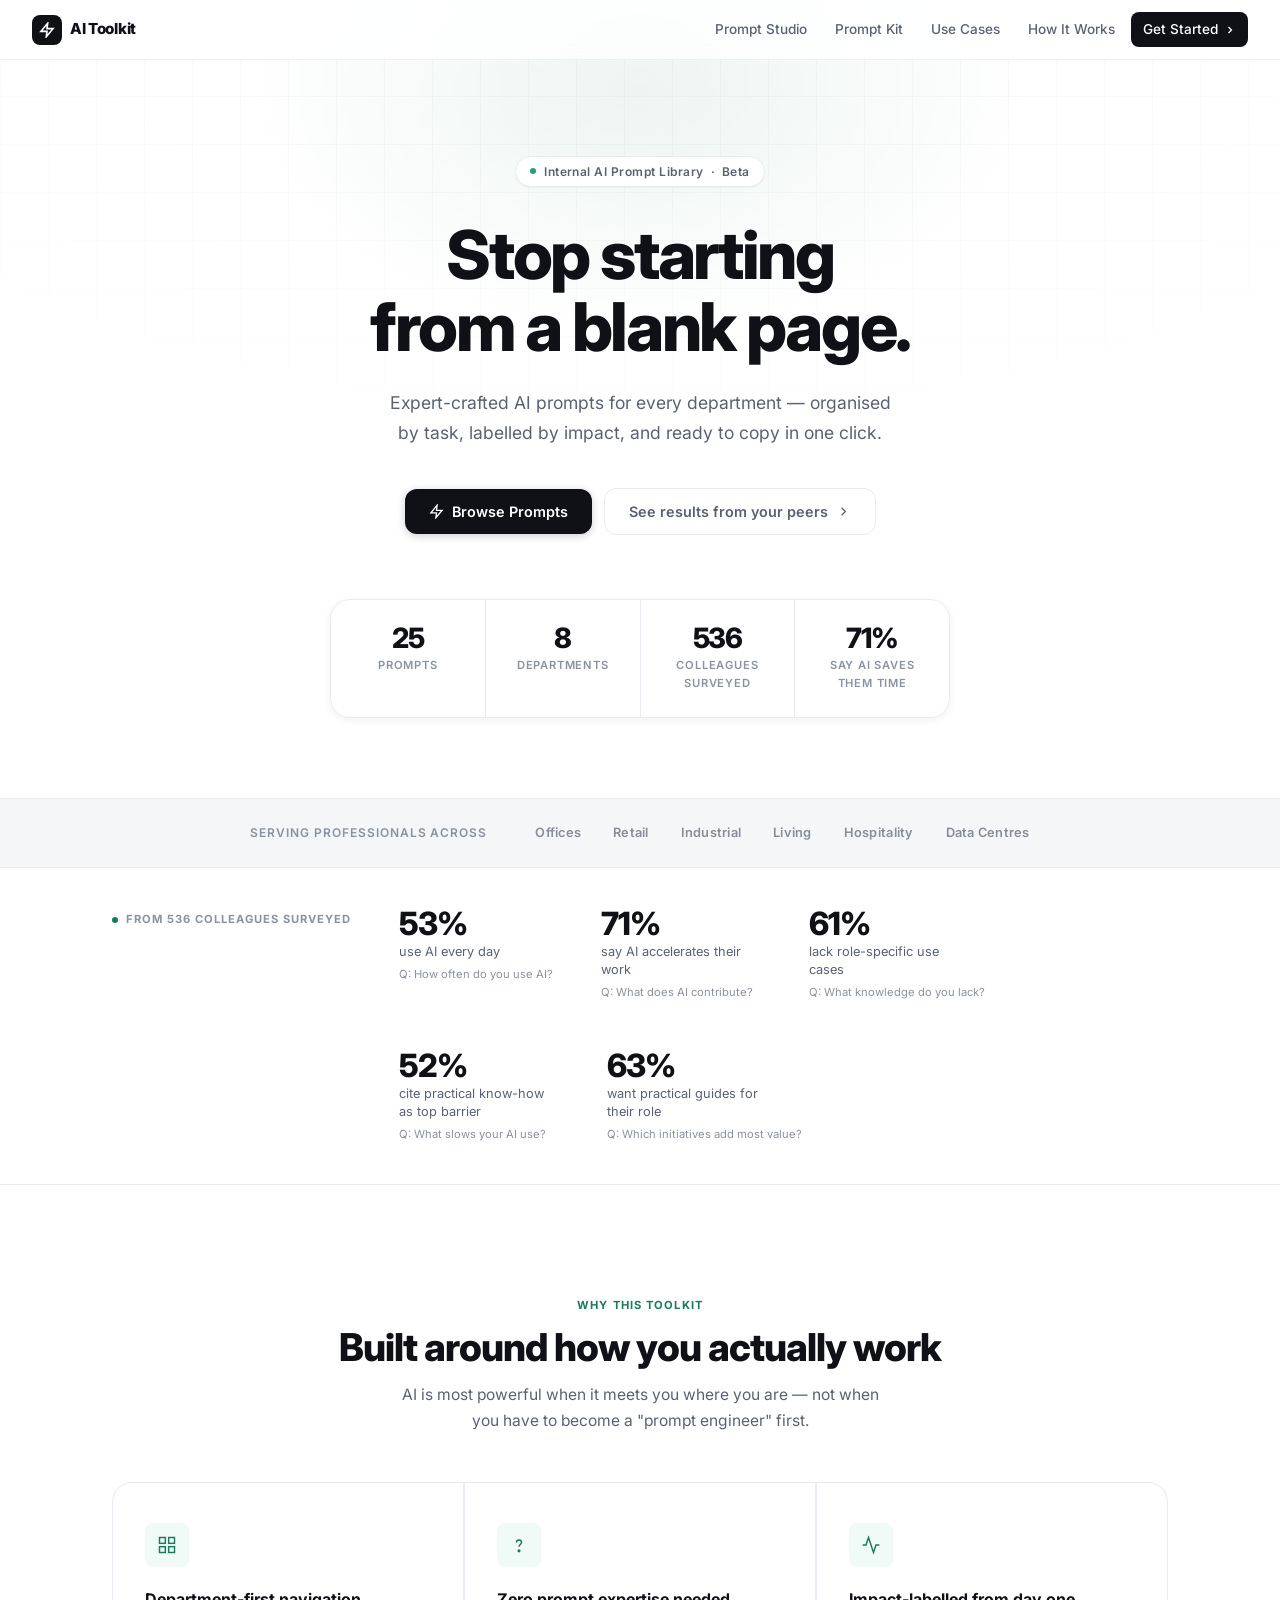
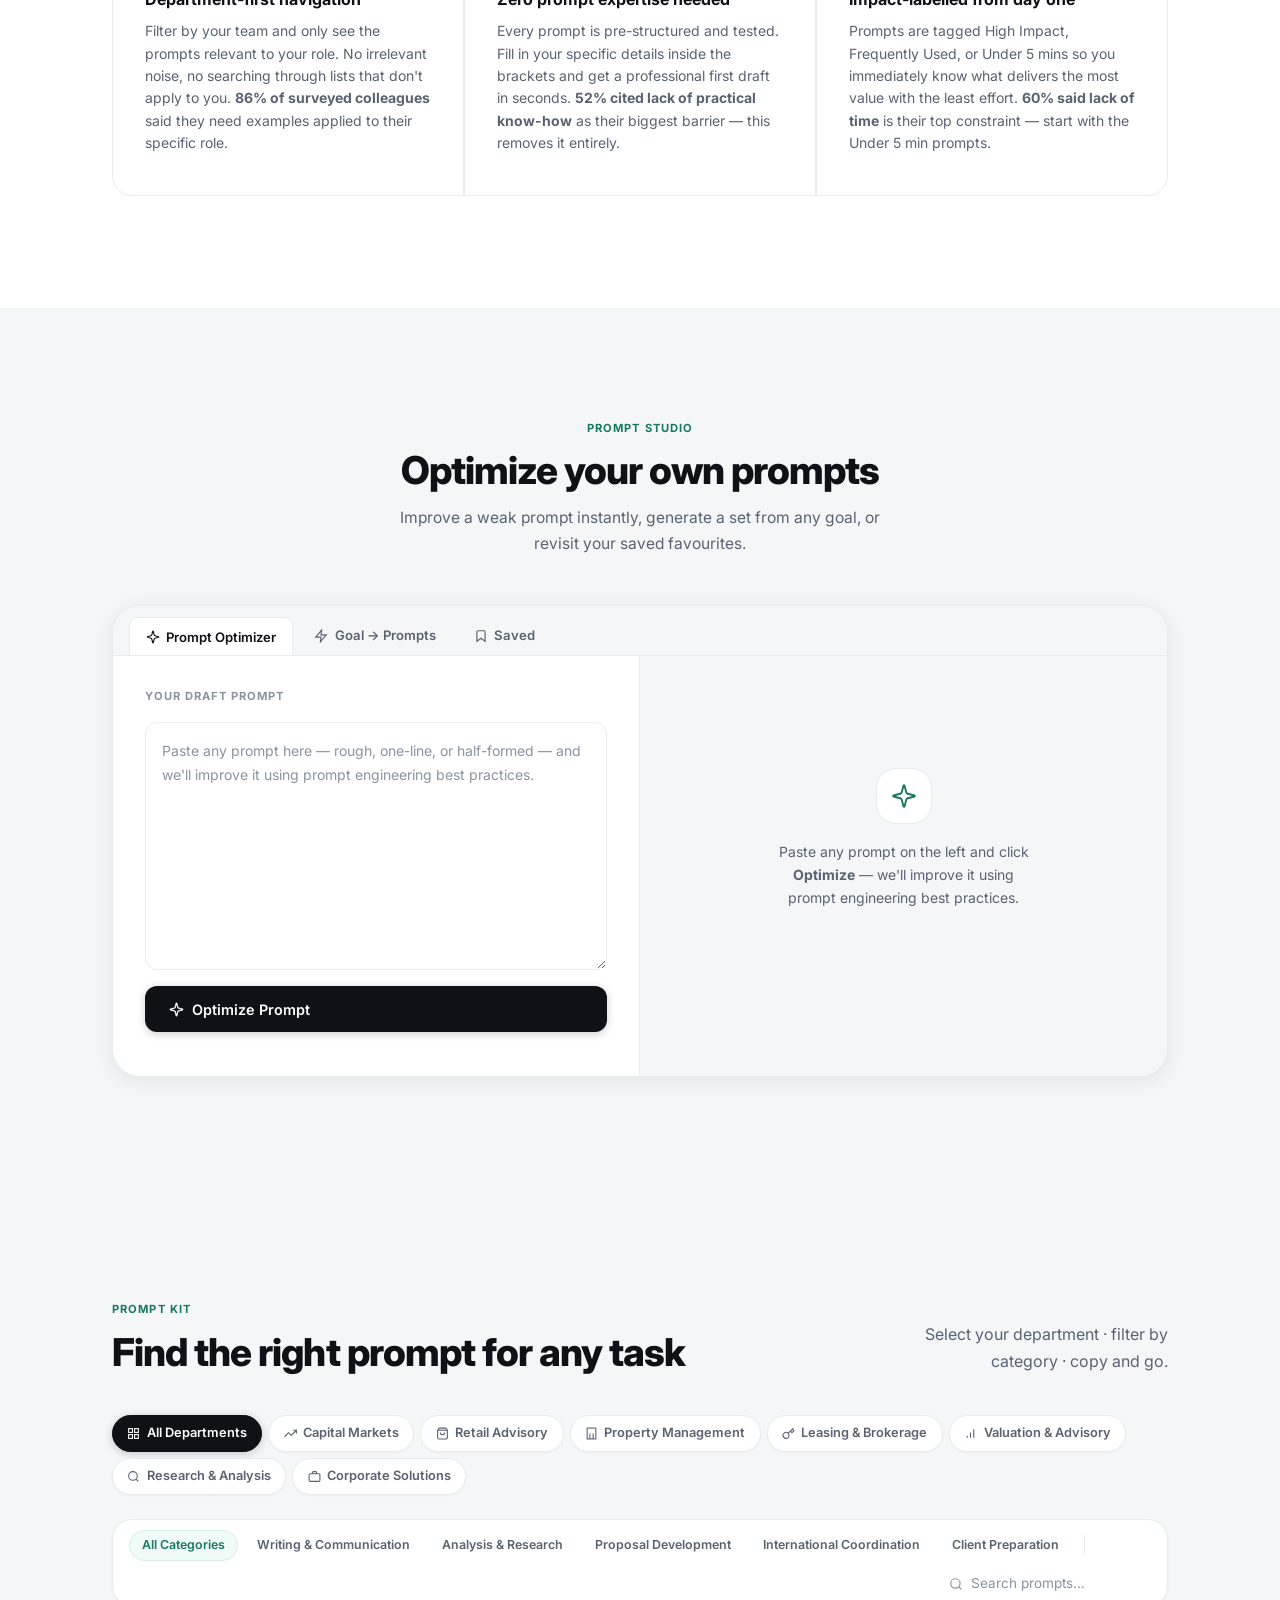
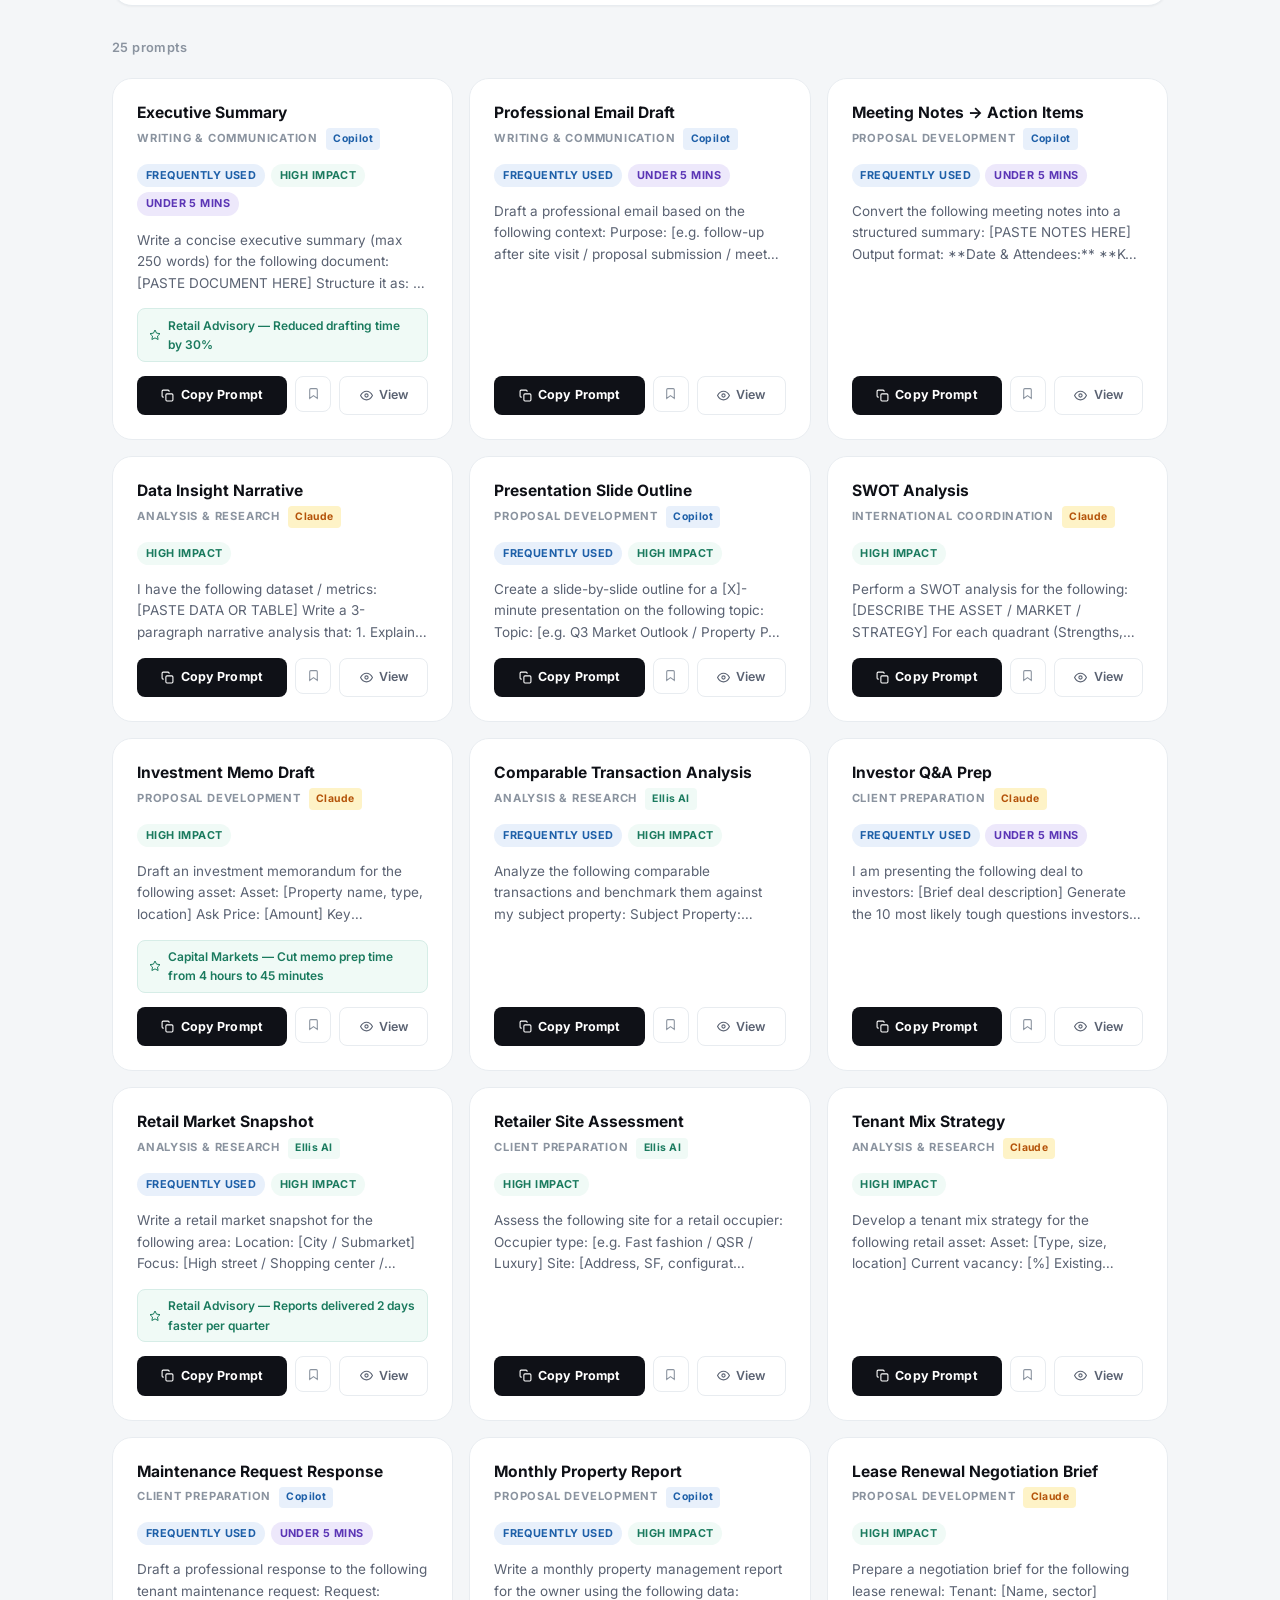
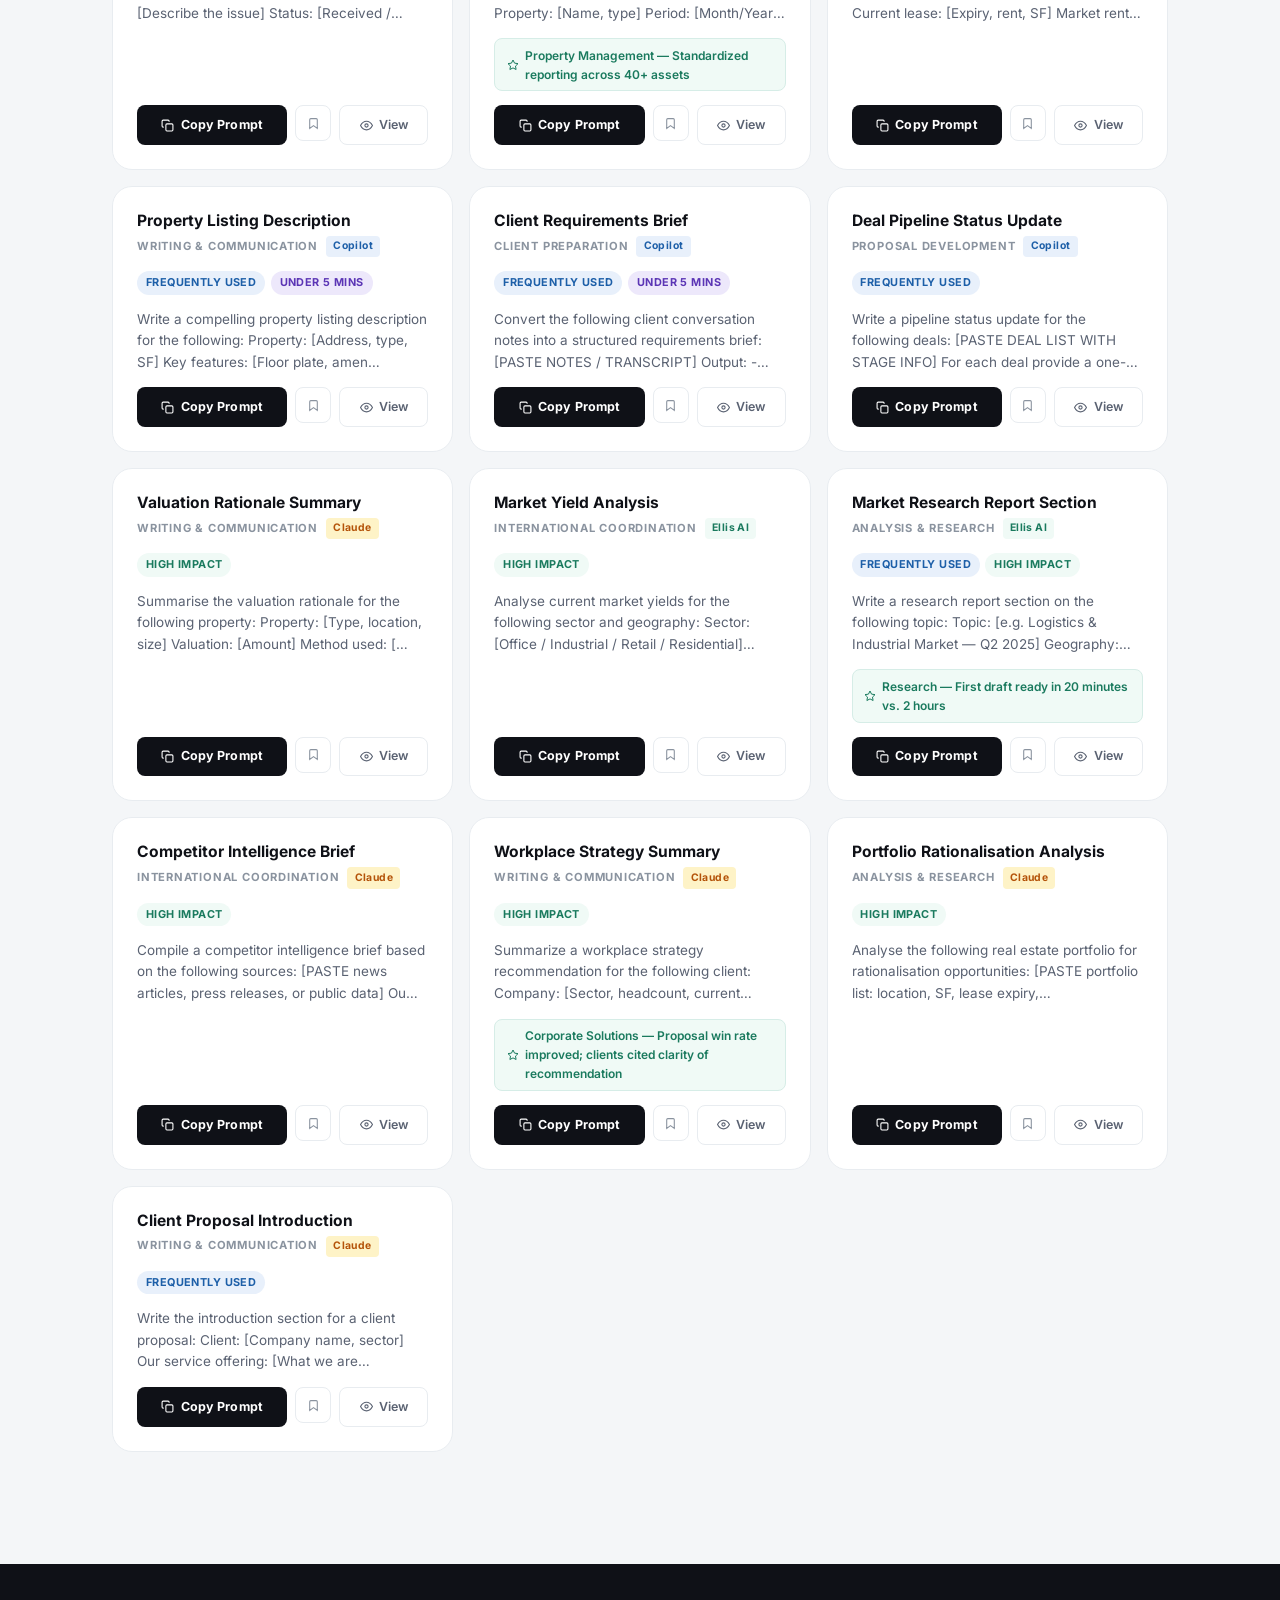
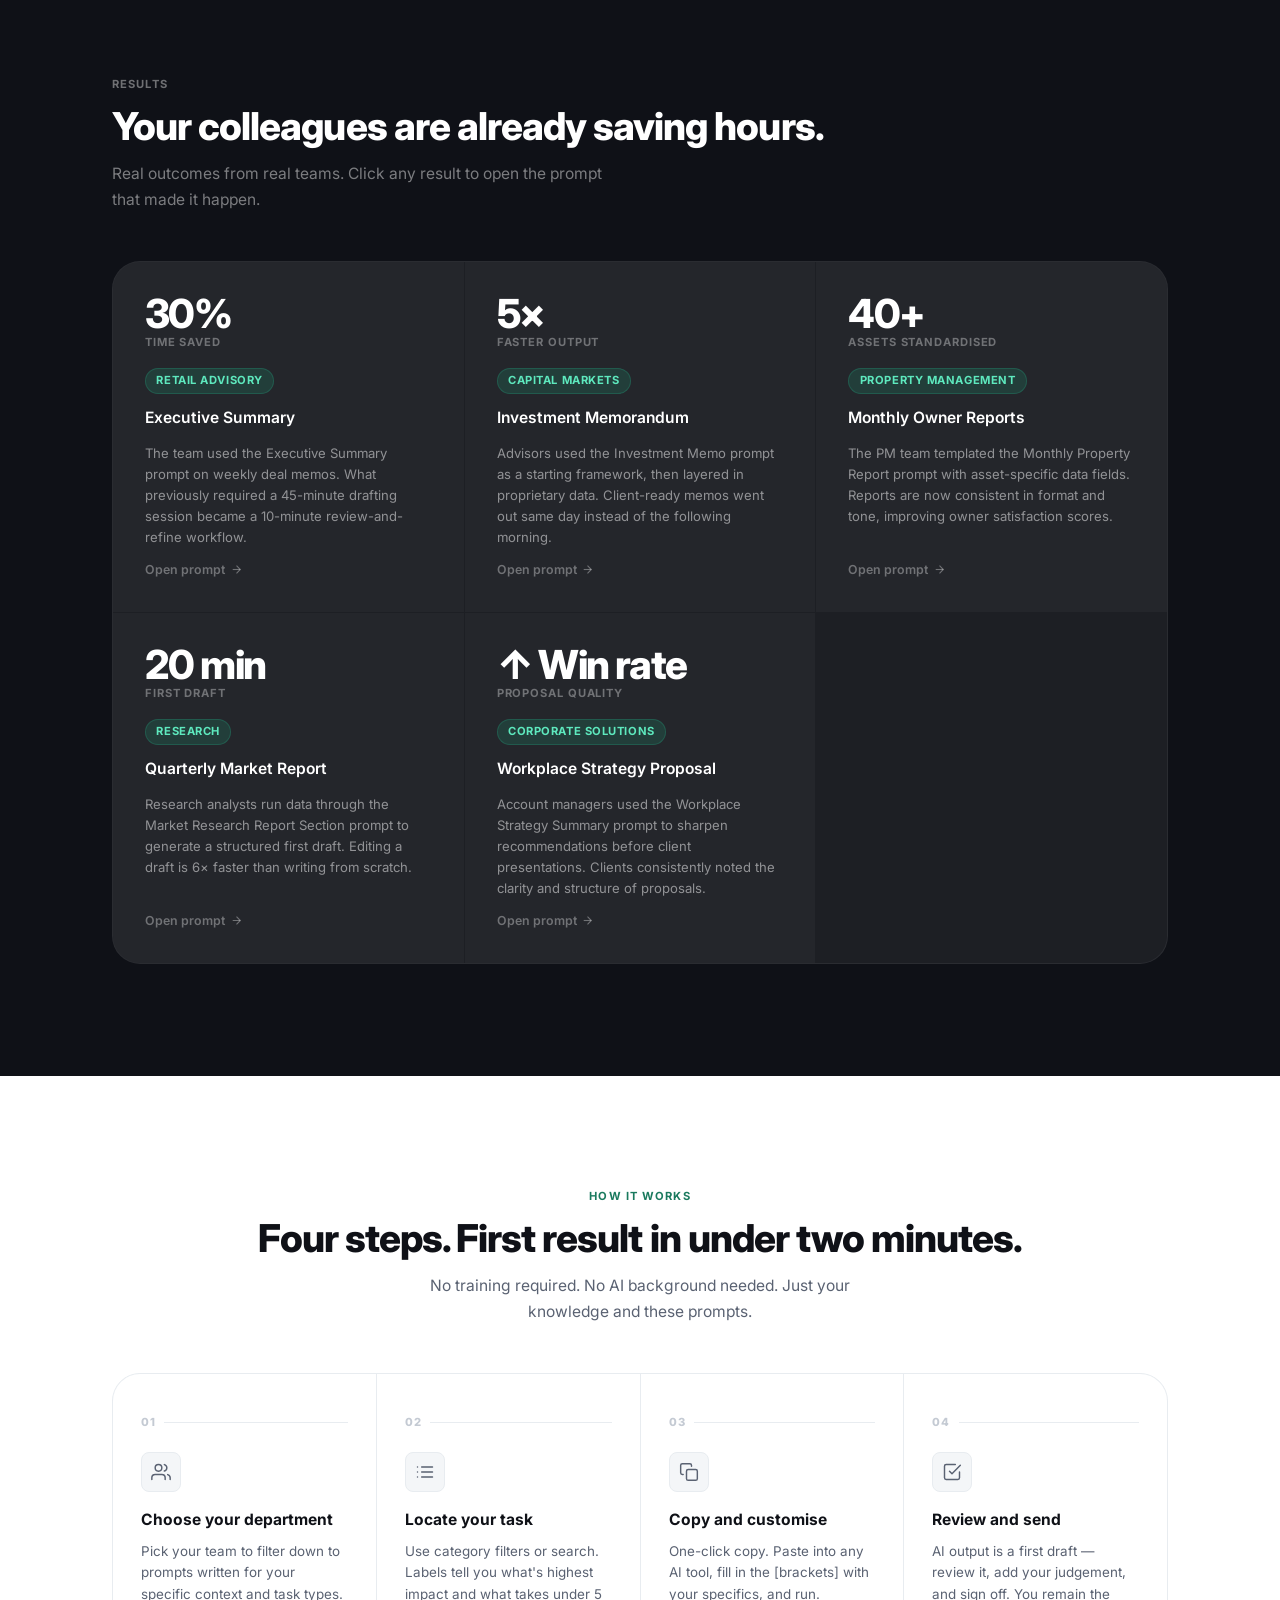
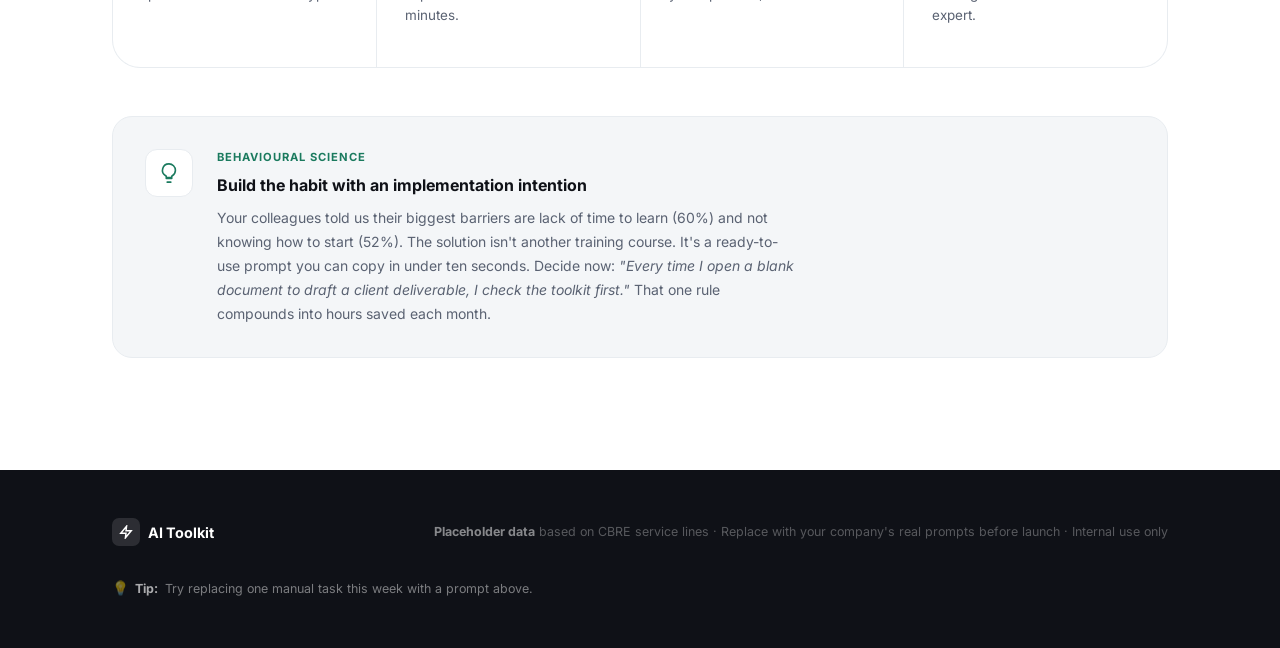
==== index.html @ fbaeabf2 "reorder nav to match page, rename AI Tools to Prompt Studio" ====
<!DOCTYPE html>
<html lang="en">
<head>
  <meta charset="UTF-8" />
  <meta name="viewport" content="width=device-width, initial-scale=1.0" />
  <meta name="description" content="A curated AI prompt library built for real estate professionals. Select your department, find your task, copy and go." />
  <title>AI Toolkit — Prompt Catalogue</title>
  <link rel="preconnect" href="https://fonts.googleapis.com" />
  <link rel="preconnect" href="https://fonts.gstatic.com" crossorigin />
  <link href="https://fonts.googleapis.com/css2?family=Inter:wght@400;500;600;700;800&display=swap" rel="stylesheet" />
  <link rel="stylesheet" href="styles.css" />
</head>
<body>

<!-- ═══════════════════════════════════════════════════
     NAV
════════════════════════════════════════════════════ -->
<nav class="nav" id="nav">
  <a href="#" class="nav-logo">
    <div class="nav-logo-mark">
      <svg viewBox="0 0 24 24" fill="none" stroke="white" stroke-width="2.5">
        <path d="M13 2L3 14h9l-1 8 10-12h-9l1-8z"/>
      </svg>
    </div>
    AI Toolkit
  </a>
  <ul class="nav-links">
    <li><a href="#ai-tools">Prompt Studio</a></li>
    <li><a href="#catalogue">Prompt Kit</a></li>
    <li><a href="#use-cases">Use Cases</a></li>
    <li><a href="#how-it-works">How It Works</a></li>
    <li><a href="#catalogue" class="nav-cta-btn">
      Get Started
      <svg width="12" height="12" viewBox="0 0 24 24" fill="none" stroke="currentColor" stroke-width="2.5"><polyline points="9 18 15 12 9 6"/></svg>
    </a></li>
  </ul>
  <button class="nav-mobile-toggle" aria-label="Menu">
    <svg width="20" height="20" viewBox="0 0 24 24" fill="none" stroke="currentColor" stroke-width="2">
      <line x1="3" y1="6" x2="21" y2="6"/><line x1="3" y1="12" x2="21" y2="12"/><line x1="3" y1="18" x2="21" y2="18"/>
    </svg>
  </button>
</nav>

<!-- ═══════════════════════════════════════════════════
     HERO
════════════════════════════════════════════════════ -->
<section class="hero" id="hero">
  <div class="container">
    <div class="hero-inner">

      <div class="hero-badge">
        <div class="hero-badge-dot"></div>
        Internal AI Prompt Library &nbsp;·&nbsp; Beta
      </div>

      <h1 class="hero-title">
        Stop starting<br>from a blank page.
      </h1>

      <p class="hero-subtitle">
        Expert-crafted AI prompts for every department — organised by task,
        labelled by impact, and ready to copy in one click.
      </p>

      <div class="hero-actions">
        <a href="#catalogue" class="btn btn-dark">
          <svg viewBox="0 0 24 24" fill="none" stroke="currentColor" stroke-width="2"><path d="M13 2L3 14h9l-1 8 10-12h-9l1-8z"/></svg>
          Browse Prompts
        </a>
        <a href="#use-cases" class="btn btn-ghost">
          See results from your peers
          <svg viewBox="0 0 24 24" fill="none" stroke="currentColor" stroke-width="2"><polyline points="9 18 15 12 9 6"/></svg>
        </a>
      </div>

      <div class="hero-stats">
        <div class="hero-stat">
          <div class="hero-stat-value" id="stat-prompts">25</div>
          <div class="hero-stat-label">Prompts</div>
        </div>
        <div class="hero-stat">
          <div class="hero-stat-value">8</div>
          <div class="hero-stat-label">Departments</div>
        </div>
        <div class="hero-stat">
          <div class="hero-stat-value">536</div>
          <div class="hero-stat-label">Colleagues surveyed</div>
        </div>
        <div class="hero-stat">
          <div class="hero-stat-value">71%</div>
          <div class="hero-stat-label">Say AI saves them time</div>
        </div>
      </div>

    </div>
  </div>
</section>

<!-- ═══════════════════════════════════════════════════
     SOCIAL PROOF STRIP
════════════════════════════════════════════════════ -->
<div class="proof-strip">
  <div class="container">
    <div class="proof-strip-inner">
      <span class="proof-label">Serving professionals across</span>
      <div class="proof-dept-list">
        <span class="proof-dept">Offices</span>
        <span class="proof-dept">Retail</span>
        <span class="proof-dept">Industrial</span>
        <span class="proof-dept">Living</span>
        <span class="proof-dept">Hospitality</span>
        <span class="proof-dept">Data Centres</span>
      </div>
    </div>
  </div>
</div>

<!-- ═══════════════════════════════════════════════════
     SURVEY INSIGHTS STRIP
════════════════════════════════════════════════════ -->
<div class="survey-strip">
  <div class="container">
    <div class="survey-strip-inner">
      <div class="survey-strip-label">
        <div class="survey-strip-dot"></div>
        From 536 colleagues surveyed
      </div>
      <div class="survey-insights">
        <div class="survey-insight">
          <div class="survey-insight-value">53%</div>
          <div class="survey-insight-label">use AI every day</div>
          <div class="survey-insight-source">Q: How often do you use AI?</div>
        </div>
        <div class="survey-insight">
          <div class="survey-insight-value">71%</div>
          <div class="survey-insight-label">say AI accelerates their work</div>
          <div class="survey-insight-source">Q: What does AI contribute?</div>
        </div>
        <div class="survey-insight">
          <div class="survey-insight-value">61%</div>
          <div class="survey-insight-label">lack role-specific use cases</div>
          <div class="survey-insight-source">Q: What knowledge do you lack?</div>
        </div>
        <div class="survey-insight">
          <div class="survey-insight-value">52%</div>
          <div class="survey-insight-label">cite practical know-how as top barrier</div>
          <div class="survey-insight-source">Q: What slows your AI use?</div>
        </div>
        <div class="survey-insight">
          <div class="survey-insight-value">63%</div>
          <div class="survey-insight-label">want practical guides for their role</div>
          <div class="survey-insight-source">Q: Which initiatives add most value?</div>
        </div>
      </div>
    </div>
  </div>
</div>

<!-- ═══════════════════════════════════════════════════
     VALUE PROPS
════════════════════════════════════════════════════ -->
<section class="section-gap" id="value">
  <div class="container">
    <div class="section-hdr centered reveal">
      <div class="section-eyebrow">Why This Toolkit</div>
      <h2 class="section-title">Built around how you actually work</h2>
      <p class="section-sub">AI is most powerful when it meets you where you are — not when you have to become a "prompt engineer" first.</p>
    </div>
    <div class="value-grid reveal">
      <div class="value-card">
        <div class="value-icon">
          <svg viewBox="0 0 24 24" fill="none" stroke="currentColor" stroke-width="1.75">
            <rect x="3" y="3" width="7" height="7"/><rect x="14" y="3" width="7" height="7"/>
            <rect x="14" y="14" width="7" height="7"/><rect x="3" y="14" width="7" height="7"/>
          </svg>
        </div>
        <h3>Department-first navigation</h3>
        <p>Filter by your team and only see the prompts relevant to your role. No irrelevant noise, no searching through lists that don't apply to you. <strong>86% of surveyed colleagues</strong> said they need examples applied to their specific role.</p>
      </div>
      <div class="value-card">
        <div class="value-icon">
          <svg viewBox="0 0 24 24" fill="none" stroke="currentColor" stroke-width="1.75">
            <path d="M9 9a3 3 0 1 1 6 0c0 2-3 3-3 5"/><circle cx="12" cy="19" r="1"/>
          </svg>
        </div>
        <h3>Zero prompt expertise needed</h3>
        <p>Every prompt is pre-structured and tested. Fill in your specific details inside the brackets and get a professional first draft in seconds. <strong>52% cited lack of practical know-how</strong> as their biggest barrier — this removes it entirely.</p>
      </div>
      <div class="value-card">
        <div class="value-icon">
          <svg viewBox="0 0 24 24" fill="none" stroke="currentColor" stroke-width="1.75">
            <polyline points="22 12 18 12 15 21 9 3 6 12 2 12"/>
          </svg>
        </div>
        <h3>Impact-labelled from day one</h3>
        <p>Prompts are tagged High Impact, Frequently Used, or Under 5 mins so you immediately know what delivers the most value with the least effort. <strong>60% said lack of time</strong> is their top constraint — start with the Under 5 min prompts.</p>
      </div>
    </div>
  </div>
</section>

<!-- ═══════════════════════════════════════════════════
     AI TOOLS
════════════════════════════════════════════════════ -->
<section id="ai-tools" class="section-gap">
  <div class="container">

    <div class="section-hdr centered reveal">
      <div class="section-eyebrow">Prompt Studio</div>
      <h2 class="section-title">Optimize your own prompts</h2>
      <p class="section-sub">Improve a weak prompt instantly, generate a set from any goal, or revisit your saved favourites.</p>
    </div>

    <div class="tools-shell reveal">

      <!-- Tab strip -->
      <div class="tools-tab-strip">
        <button class="tools-tab active" data-tab="optimizer" onclick="switchToolsTab('optimizer')">
          <svg viewBox="0 0 24 24" fill="none" stroke="currentColor" stroke-width="2" width="14" height="14"><path d="M9.937 15.5A2 2 0 0 0 8.5 14.063l-6.135-1.582a.5.5 0 0 1 0-.962L8.5 9.937A2 2 0 0 0 9.937 8.5l1.582-6.135a.5.5 0 0 1 .963 0L14.063 8.5A2 2 0 0 0 15.5 9.937l6.135 1.582a.5.5 0 0 1 0 .962L15.5 14.063a2 2 0 0 0-1.437 1.437l-1.582 6.135a.5.5 0 0 1-.963 0z"/></svg>
          Prompt Optimizer
        </button>
        <button class="tools-tab" data-tab="generator" onclick="switchToolsTab('generator')">
          <svg viewBox="0 0 24 24" fill="none" stroke="currentColor" stroke-width="2" width="14" height="14"><path d="M13 2L3 14h9l-1 8 10-12h-9l1-8z"/></svg>
          Goal → Prompts
        </button>
        <button class="tools-tab" data-tab="saved" onclick="switchToolsTab('saved')">
          <svg viewBox="0 0 24 24" fill="none" stroke="currentColor" stroke-width="2" width="14" height="14"><path d="M19 21l-7-5-7 5V5a2 2 0 0 1 2-2h10a2 2 0 0 1 2 2z"/></svg>
          Saved
          <span class="saved-tab-badge" id="saved-tab-badge" style="display:none">0</span>
        </button>
      </div>

      <!-- ── Optimizer panel ── -->
      <div id="tool-optimizer" class="tools-panel active">
        <div class="opt-layout">
          <div class="opt-input-side">
            <div class="tool-field-label">Your draft prompt</div>
            <textarea id="opt-input" class="tool-textarea" rows="9" placeholder="Paste any prompt here — rough, one-line, or half-formed — and we'll improve it using prompt engineering best practices."></textarea>
            <button class="btn btn-dark" onclick="runOptimizer()">
              <svg viewBox="0 0 24 24" fill="none" stroke="currentColor" stroke-width="2" width="14" height="14"><path d="M9.937 15.5A2 2 0 0 0 8.5 14.063l-6.135-1.582a.5.5 0 0 1 0-.962L8.5 9.937A2 2 0 0 0 9.937 8.5l1.582-6.135a.5.5 0 0 1 .963 0L14.063 8.5A2 2 0 0 0 15.5 9.937l6.135 1.582a.5.5 0 0 1 0 .962L15.5 14.063a2 2 0 0 0-1.437 1.437l-1.582 6.135a.5.5 0 0 1-.963 0z"/></svg>
              Optimize Prompt
            </button>
          </div>
          <div class="opt-output-side">
            <div id="opt-output"></div>
          </div>
        </div>
      </div>

      <!-- ── Generator panel ── -->
      <div id="tool-generator" class="tools-panel">
        <div class="gen-layout">
          <div class="gen-input-row">
            <div class="tool-field-label">What's your goal?</div>
            <div class="gen-input-wrap">
              <input id="gen-input" type="text" class="tool-input" placeholder="Type your own goal or pick one below…" />
              <button class="btn btn-dark" onclick="runGenerator()">
                <svg viewBox="0 0 24 24" fill="none" stroke="currentColor" stroke-width="2" width="14" height="14"><path d="M13 2L3 14h9l-1 8 10-12h-9l1-8z"/></svg>
                Generate
              </button>
            </div>
            <div class="gen-suggestions">
              <span class="gen-suggestions-label">Try one of these</span>
              <div class="gen-suggestion-pills" id="gen-suggestion-pills"></div>
            </div>
          </div>
          <div id="gen-output" class="gen-cards-grid"></div>
        </div>
      </div>

      <!-- ── Saved panel ── -->
      <div id="tool-saved" class="tools-panel">
        <div id="saved-panel-content"></div>
      </div>

    </div>
  </div>
</section>

<!-- ═══════════════════════════════════════════════════
     PROMPT CATALOGUE
════════════════════════════════════════════════════ -->
<section id="catalogue" class="section-gap">
  <div class="container">

    <div class="catalogue-header reveal">
      <div>
        <div class="section-eyebrow">Prompt Kit</div>
        <h2 class="section-title" style="margin-bottom:0">Find the right prompt for any task</h2>
      </div>
      <p class="t-body" style="max-width:300px; text-align:right;">Select your department · filter by category · copy and go.</p>
    </div>

    <!-- Department rail -->
    <div class="dept-rail" id="dept-tabs"></div>

    <!-- Filter bar -->
    <div class="filter-bar">
      <div class="cat-pills" id="cat-pills"></div>
      <div class="filter-divider"></div>
      <div class="search-wrap">
        <svg viewBox="0 0 24 24" fill="none" stroke="currentColor" stroke-width="2">
          <circle cx="11" cy="11" r="8"/><line x1="21" y1="21" x2="16.65" y2="16.65"/>
        </svg>
        <input id="search-input" type="text" placeholder="Search prompts…" autocomplete="off" />
      </div>
    </div>

    <!-- Count -->
    <div class="prompt-count-row">
      <span id="prompt-count"></span>
    </div>

    <!-- Grid -->
    <div class="prompt-grid" id="prompt-grid"></div>

  </div>
</section>

<!-- ═══════════════════════════════════════════════════
     USE CASES
════════════════════════════════════════════════════ -->
<section id="use-cases" class="section-gap">
  <div class="container">
    <div class="section-hdr reveal">
      <div class="section-eyebrow" style="color:rgba(255,255,255,.4)">Results</div>
      <h2 class="section-title" style="color:white">Your colleagues are already saving hours.</h2>
      <p class="section-sub" style="color:rgba(255,255,255,.45)">
        Real outcomes from real teams. Click any result to open the prompt that made it happen.
      </p>
    </div>
    <div class="cases-grid reveal" id="cases-grid"></div>
  </div>
</section>

<!-- ═══════════════════════════════════════════════════
     HOW IT WORKS
════════════════════════════════════════════════════ -->
<section id="how-it-works" class="section-gap">
  <div class="container">
    <div class="section-hdr centered reveal">
      <div class="section-eyebrow">How It Works</div>
      <h2 class="section-title">Four steps. First result in under two minutes.</h2>
      <p class="section-sub">No training required. No AI background needed. Just your knowledge and these prompts.</p>
    </div>

    <div class="steps-wrapper reveal">
      <div class="step-card">
        <div class="step-num">01</div>
        <div class="step-icon-wrap">
          <svg width="20" height="20" viewBox="0 0 24 24" fill="none" stroke="currentColor" stroke-width="1.75" stroke-linecap="round" stroke-linejoin="round">
            <path d="M17 21v-2a4 4 0 0 0-4-4H5a4 4 0 0 0-4 4v2"/><circle cx="9" cy="7" r="4"/>
            <path d="M23 21v-2a4 4 0 0 0-3-3.87"/><path d="M16 3.13a4 4 0 0 1 0 7.75"/>
          </svg>
        </div>
        <h3>Choose your department</h3>
        <p>Pick your team to filter down to prompts written for your specific context and task types.</p>
      </div>
      <div class="step-card">
        <div class="step-num">02</div>
        <div class="step-icon-wrap">
          <svg width="20" height="20" viewBox="0 0 24 24" fill="none" stroke="currentColor" stroke-width="1.75" stroke-linecap="round" stroke-linejoin="round">
            <line x1="8" y1="6" x2="21" y2="6"/><line x1="8" y1="12" x2="21" y2="12"/>
            <line x1="8" y1="18" x2="21" y2="18"/><line x1="3" y1="6" x2="3.01" y2="6"/>
            <line x1="3" y1="12" x2="3.01" y2="12"/><line x1="3" y1="18" x2="3.01" y2="18"/>
          </svg>
        </div>
        <h3>Locate your task</h3>
        <p>Use category filters or search. Labels tell you what's highest impact and what takes under 5 minutes.</p>
      </div>
      <div class="step-card">
        <div class="step-num">03</div>
        <div class="step-icon-wrap">
          <svg width="20" height="20" viewBox="0 0 24 24" fill="none" stroke="currentColor" stroke-width="1.75" stroke-linecap="round" stroke-linejoin="round">
            <rect x="9" y="9" width="13" height="13" rx="2" ry="2"/>
            <path d="M5 15H4a2 2 0 0 1-2-2V4a2 2 0 0 1 2-2h9a2 2 0 0 1 2 2v1"/>
          </svg>
        </div>
        <h3>Copy and customise</h3>
        <p>One-click copy. Paste into any AI tool, fill in the [brackets] with your specifics, and run.</p>
      </div>
      <div class="step-card">
        <div class="step-num">04</div>
        <div class="step-icon-wrap">
          <svg width="20" height="20" viewBox="0 0 24 24" fill="none" stroke="currentColor" stroke-width="1.75" stroke-linecap="round" stroke-linejoin="round">
            <polyline points="9 11 12 14 22 4"/>
            <path d="M21 12v7a2 2 0 0 1-2 2H5a2 2 0 0 1-2-2V5a2 2 0 0 1 2-2h11"/>
          </svg>
        </div>
        <h3>Review and send</h3>
        <p>AI output is a first draft — review it, add your judgement, and sign off. You remain the expert.</p>
      </div>
    </div>

    <!-- Behavioural science callout -->
    <div class="bsci-callout reveal">
      <div class="bsci-icon">
        <svg width="22" height="22" viewBox="0 0 24 24" fill="none" stroke="currentColor" stroke-width="1.75" stroke-linecap="round" stroke-linejoin="round" style="color:var(--accent)">
          <path d="M9 18h6"/><path d="M10 22h4"/>
          <path d="M12 2a7 7 0 0 1 7 7c0 2.5-1.3 4.7-3.3 6l-.7.5V17H9v-1.5l-.7-.5A7 7 0 0 1 12 2z"/>
        </svg>
      </div>
      <div>
        <div class="bsci-label">Behavioural Science</div>
        <h3>Build the habit with an implementation intention</h3>
        <p>
          Your colleagues told us their biggest barriers are lack of time to learn (60%) and not knowing how to start (52%).
          The solution isn't another training course. It's a ready-to-use prompt you can copy in under ten seconds.
          Decide now: <em>"Every time I open a blank document to draft a client deliverable, I check the toolkit first."</em>
          That one rule compounds into hours saved each month.
        </p>
      </div>
    </div>
  </div>
</section>

<!-- ═══════════════════════════════════════════════════
     FOOTER
════════════════════════════════════════════════════ -->
<footer>
  <div class="container">
    <div class="footer-inner">
      <div class="footer-logo">
        <div class="footer-logo-mark">
          <svg viewBox="0 0 24 24" fill="none" stroke="white" stroke-width="2.5" width="14" height="14">
            <path d="M13 2L3 14h9l-1 8 10-12h-9l1-8z"/>
          </svg>
        </div>
        AI Toolkit
      </div>
      <p class="footer-note">
        <strong>Placeholder data</strong> based on CBRE service lines ·
        Replace with your company's real prompts before launch ·
        Internal use only
      </p>
      <p class="footer-tip">
        <span class="footer-tip-icon">💡</span>
        <strong>Tip:</strong> Try replacing one manual task this week with a prompt above.
      </p>
    </div>
  </div>
</footer>

<!-- ═══════════════════════════════════════════════════
     MODAL
════════════════════════════════════════════════════ -->
<div class="modal-overlay" id="modal-overlay"></div>

<script src="data.js"></script>
<script src="app.js"></script>
<script src="tools.js"></script>
</body>
</html>
---- styles.css ----
/* ═══════════════════════════════════════════════════════════════
   AI TOOLKIT — Premium Design System
   Palette: Off-white base · Charcoal type · Sage green accent
   ═══════════════════════════════════════════════════════════════ */

/* ─── TOKENS ──────────────────────────────────────────────────── */
:root {
  /* Brand */
  --accent:        #1a7a5e;
  --accent-mid:    #22a07a;
  --accent-light:  #d6ede7;
  --accent-xlight: #f0faf6;

  /* Neutrals */
  --ink:           #0f1117;
  --ink-80:        #2d3139;
  --ink-60:        #5a6272;
  --ink-40:        #8a939f;
  --ink-20:        #c4cad3;
  --ink-10:        #e8ecf0;
  --ink-05:        #f4f6f8;
  --white:         #ffffff;

  /* Semantic */
  --blue:          #1d5fa8;
  --blue-light:    #e8f0fb;
  --purple:        #5b35b5;
  --purple-light:  #ede8fb;
  --amber:         #b45309;
  --amber-light:   #fef3c7;

  /* Geometry */
  --r-xs:  4px;
  --r-sm:  8px;
  --r:    12px;
  --r-lg: 20px;
  --r-xl: 28px;

  /* Shadows */
  --shadow-xs: 0 1px 2px rgba(0,0,0,.04);
  --shadow-sm: 0 2px 8px rgba(0,0,0,.06);
  --shadow:    0 4px 20px rgba(0,0,0,.08);
  --shadow-lg: 0 12px 40px rgba(0,0,0,.12);
  --shadow-xl: 0 24px 64px rgba(0,0,0,.16);

  /* Motion */
  --ease:    cubic-bezier(.25,.46,.45,.94);
  --ease-out:cubic-bezier(0,.55,.45,1);
  --dur:     200ms;
  --dur-lg:  350ms;
}

/* ─── RESET ───────────────────────────────────────────────────── */
*,*::before,*::after { box-sizing:border-box; margin:0; padding:0; }
html { scroll-behavior:smooth; -webkit-font-smoothing:antialiased; }
img,svg { display:block; }
button,input { font:inherit; }
a { color:inherit; text-decoration:none; }

/* ─── BASE ────────────────────────────────────────────────────── */
body {
  font-family:'Inter',system-ui,-apple-system,sans-serif;
  background:var(--white);
  color:var(--ink);
  line-height:1.6;
  overflow-x:hidden;
}

/* ─── TYPE SCALE ──────────────────────────────────────────────── */
.t-overline {
  font-size:.7rem;
  font-weight:700;
  letter-spacing:.1em;
  text-transform:uppercase;
  color:var(--accent);
}
.t-display {
  font-size:clamp(2.6rem,5vw,4rem);
  font-weight:800;
  line-height:1.1;
  letter-spacing:-.03em;
}
.t-h2 {
  font-size:clamp(1.75rem,3vw,2.5rem);
  font-weight:700;
  line-height:1.2;
  letter-spacing:-.02em;
}
.t-h3 {
  font-size:1.1rem;
  font-weight:600;
  line-height:1.35;
}
.t-body {
  font-size:1rem;
  line-height:1.7;
  color:var(--ink-60);
}
.t-small {
  font-size:.8rem;
  line-height:1.5;
  color:var(--ink-40);
}

/* ─── LAYOUT UTILITIES ────────────────────────────────────────── */
.container {
  width:100%;
  max-width:1120px;
  margin:0 auto;
  padding:0 2rem;
}
.section-gap { padding:7rem 0; }
.section-gap-sm { padding:4rem 0; }

/* ─── SCROLL FADE-UP ANIMATION ────────────────────────────────── */
.reveal {
  opacity:0;
  transform:translateY(24px);
  transition:opacity var(--dur-lg) var(--ease), transform var(--dur-lg) var(--ease);
}
.reveal.visible {
  opacity:1;
  transform:translateY(0);
}

/* ══════════════════════════════════════════════════════════════
   NAV
   ══════════════════════════════════════════════════════════════ */
.nav {
  position:fixed;
  top:0; left:0; right:0;
  z-index:500;
  height:60px;
  display:flex;
  align-items:center;
  justify-content:space-between;
  padding:0 2rem;
  background:rgba(255,255,255,.82);
  -webkit-backdrop-filter:saturate(180%) blur(20px);
  backdrop-filter:saturate(180%) blur(20px);
  border-bottom:1px solid rgba(0,0,0,.06);
  transition:box-shadow var(--dur) var(--ease);
}
.nav.scrolled { box-shadow:var(--shadow-sm); }

.nav-logo {
  display:flex;
  align-items:center;
  gap:.5rem;
  font-size:.95rem;
  font-weight:800;
  letter-spacing:-.02em;
  color:var(--ink);
}
.nav-logo-mark {
  width:30px; height:30px;
  background:var(--ink);
  border-radius:8px;
  display:grid;
  place-items:center;
  flex-shrink:0;
}
.nav-logo-mark svg { width:16px; height:16px; }

.nav-links {
  display:flex;
  align-items:center;
  gap:.25rem;
  list-style:none;
}
.nav-links a {
  font-size:.85rem;
  font-weight:500;
  color:var(--ink-60);
  padding:.4rem .75rem;
  border-radius:var(--r-sm);
  transition:color var(--dur) var(--ease), background var(--dur) var(--ease);
}
.nav-links a:hover { color:var(--ink); background:var(--ink-05); }
.nav-links a.active {
  color:var(--accent);
  font-weight:700;
  background:var(--accent-xlight);
  position:relative;
}
.nav-links a.active::after {
  content:'';
  position:absolute;
  bottom:2px;
  left:50%;
  transform:translateX(-50%);
  width:4px; height:4px;
  border-radius:50%;
  background:var(--accent);
}

.nav-cta-btn {
  display:inline-flex;
  align-items:center;
  gap:.4rem;
  padding:.45rem 1rem;
  background:var(--ink);
  color:var(--white) !important;
  border-radius:var(--r-sm);
  font-size:.85rem;
  font-weight:600;
  transition:background var(--dur) var(--ease), transform var(--dur) var(--ease) !important;
}
.nav-cta-btn:hover {
  background:var(--ink-80) !important;
  transform:translateY(-1px);
  color:var(--white) !important;
}

.nav-mobile-toggle {
  display:none;
  background:none;
  border:none;
  cursor:pointer;
  padding:.4rem;
  border-radius:var(--r-sm);
  color:var(--ink);
}

/* ══════════════════════════════════════════════════════════════
   HERO
   ══════════════════════════════════════════════════════════════ */
.hero {
  padding:calc(60px + 6rem) 0 5rem;
  background:var(--white);
  position:relative;
  overflow:hidden;
}

/* Subtle grid texture */
.hero::before {
  content:'';
  position:absolute;
  inset:0;
  background-image:
    linear-gradient(rgba(0,0,0,.025) 1px, transparent 1px),
    linear-gradient(90deg, rgba(0,0,0,.025) 1px, transparent 1px);
  background-size:48px 48px;
  mask-image:radial-gradient(ellipse 80% 60% at 50% 0%, black 40%, transparent 100%);
  pointer-events:none;
}

/* Glow blob */
.hero::after {
  content:'';
  position:absolute;
  top:-20%;
  left:50%;
  transform:translateX(-50%);
  width:800px;
  height:500px;
  background:radial-gradient(ellipse, rgba(26,122,94,.08) 0%, transparent 70%);
  pointer-events:none;
}

.hero-inner {
  position:relative;
  z-index:1;
  text-align:center;
  max-width:760px;
  margin:0 auto;
}

.hero-badge {
  display:inline-flex;
  align-items:center;
  gap:.5rem;
  padding:.3rem .9rem;
  border-radius:100px;
  border:1px solid var(--ink-10);
  background:var(--white);
  box-shadow:var(--shadow-xs);
  font-size:.75rem;
  font-weight:600;
  color:var(--ink-60);
  letter-spacing:.04em;
  margin-bottom:2rem;
}
.hero-badge-dot {
  width:6px; height:6px;
  border-radius:50%;
  background:var(--accent-mid);
  animation:pulse 2s infinite;
}
@keyframes pulse {
  0%,100% { opacity:1; transform:scale(1); }
  50%      { opacity:.6; transform:scale(1.3); }
}

.hero-title {
  font-size:clamp(2.8rem,5.5vw,4.2rem);
  font-weight:800;
  line-height:1.08;
  letter-spacing:-.035em;
  color:var(--ink);
  margin-bottom:1.5rem;
}
.hero-title em {
  font-style:normal;
  color:var(--accent);
}

.hero-subtitle {
  font-size:1.1rem;
  line-height:1.7;
  color:var(--ink-60);
  max-width:520px;
  margin:0 auto 2.5rem;
}

.hero-actions {
  display:flex;
  align-items:center;
  justify-content:center;
  gap:.75rem;
  flex-wrap:wrap;
  margin-bottom:4rem;
}

/* ─── BUTTONS ─────────────────────────────────────────────────── */
.btn {
  display:inline-flex;
  align-items:center;
  gap:.5rem;
  padding:.7rem 1.5rem;
  border-radius:var(--r);
  font-size:.9rem;
  font-weight:600;
  border:none;
  cursor:pointer;
  transition:all var(--dur) var(--ease);
  white-space:nowrap;
}
.btn svg { width:15px; height:15px; flex-shrink:0; }

.btn-dark {
  background:var(--ink);
  color:var(--white);
  box-shadow:0 2px 8px rgba(15,17,23,.2);
}
.btn-dark:hover {
  background:var(--ink-80);
  transform:translateY(-1px);
  box-shadow:0 4px 16px rgba(15,17,23,.25);
}

.btn-ghost {
  background:transparent;
  color:var(--ink-60);
  border:1.5px solid var(--ink-10);
}
.btn-ghost:hover {
  background:var(--ink-05);
  color:var(--ink);
  border-color:var(--ink-20);
}

.btn-accent {
  background:var(--accent);
  color:var(--white);
  box-shadow:0 2px 8px rgba(26,122,94,.3);
}
.btn-accent:hover {
  background:var(--accent-mid);
  transform:translateY(-1px);
  box-shadow:0 4px 16px rgba(26,122,94,.35);
}

/* ─── HERO STATS ──────────────────────────────────────────────── */
.hero-stats {
  display:flex;
  justify-content:center;
  gap:0;
  border:1px solid var(--ink-10);
  border-radius:var(--r-lg);
  background:var(--white);
  box-shadow:var(--shadow-sm);
  overflow:hidden;
  max-width:620px;
  margin:0 auto;
}
.hero-stat {
  flex:1;
  padding:1.5rem 1rem;
  text-align:center;
  border-right:1px solid var(--ink-10);
  transition:background var(--dur) var(--ease);
}
.hero-stat:last-child { border-right:none; }
.hero-stat:hover { background:var(--ink-05); }

.hero-stat-value {
  font-size:1.75rem;
  font-weight:800;
  letter-spacing:-.04em;
  color:var(--ink);
  line-height:1;
  margin-bottom:.3rem;
}
.hero-stat-label {
  font-size:.7rem;
  font-weight:600;
  letter-spacing:.07em;
  text-transform:uppercase;
  color:var(--ink-40);
}

/* ══════════════════════════════════════════════════════════════
   SOCIAL PROOF STRIP
   ══════════════════════════════════════════════════════════════ */
.proof-strip {
  background:var(--ink-05);
  border-top:1px solid var(--ink-10);
  border-bottom:1px solid var(--ink-10);
  padding:1.5rem 0;
}
.proof-strip-inner {
  display:flex;
  align-items:center;
  justify-content:center;
  gap:3rem;
  flex-wrap:wrap;
}
.proof-label {
  font-size:.75rem;
  font-weight:600;
  letter-spacing:.08em;
  text-transform:uppercase;
  color:var(--ink-40);
  white-space:nowrap;
}
.proof-dept-list {
  display:flex;
  align-items:center;
  gap:2rem;
  flex-wrap:wrap;
  justify-content:center;
}
.proof-dept {
  font-size:.8rem;
  font-weight:600;
  color:var(--ink-60);
  opacity:.7;
  letter-spacing:.02em;
}

/* ══════════════════════════════════════════════════════════════
   SURVEY INSIGHTS STRIP
   ══════════════════════════════════════════════════════════════ */
.survey-strip {
  background:var(--white);
  border-bottom:1px solid var(--ink-10);
  padding:2.5rem 0;
}
.survey-strip-inner {
  display:flex;
  align-items:flex-start;
  gap:3rem;
  flex-wrap:wrap;
}
.survey-strip-label {
  display:flex;
  align-items:center;
  gap:.5rem;
  font-size:.7rem;
  font-weight:700;
  letter-spacing:.09em;
  text-transform:uppercase;
  color:var(--ink-40);
  white-space:nowrap;
  padding-top:.2rem;
}
.survey-strip-dot {
  width:6px; height:6px;
  border-radius:50%;
  background:var(--accent);
  flex-shrink:0;
}
.survey-insights {
  display:flex;
  gap:3rem;
  flex-wrap:wrap;
  flex:1;
}
.survey-insight {
  display:flex;
  flex-direction:column;
  gap:.2rem;
  min-width:140px;
}
.survey-insight-value {
  font-size:2rem;
  font-weight:800;
  color:var(--ink);
  letter-spacing:-.04em;
  line-height:1;
}
.survey-insight-label {
  font-size:.8rem;
  color:var(--ink-60);
  line-height:1.4;
  max-width:160px;
}
.survey-insight-source {
  font-size:.7rem;
  color:var(--ink-40);
  margin-top:.1rem;
}

/* ══════════════════════════════════════════════════════════════
   VALUE PROPS (3-UP)
   ══════════════════════════════════════════════════════════════ */
.value-grid {
  display:grid;
  grid-template-columns:repeat(3,1fr);
  gap:1.5px;
  background:var(--ink-10);
  border:1px solid var(--ink-10);
  border-radius:var(--r-lg);
  overflow:hidden;
}
.value-card {
  background:var(--white);
  padding:2.5rem 2rem;
  transition:background var(--dur) var(--ease);
}
.value-card:hover { background:var(--ink-05); }
.value-icon {
  width:44px; height:44px;
  border-radius:var(--r-sm);
  background:var(--accent-xlight);
  display:grid;
  place-items:center;
  margin-bottom:1.25rem;
}
.value-icon svg { width:20px; height:20px; color:var(--accent); }
.value-card h3 { margin-bottom:.5rem; font-size:1rem; font-weight:700; color:var(--ink); }
.value-card p { font-size:.875rem; color:var(--ink-60); line-height:1.6; }

/* ══════════════════════════════════════════════════════════════
   CATALOGUE SECTION
   ══════════════════════════════════════════════════════════════ */
#catalogue { background:var(--ink-05); }

.catalogue-header {
  display:flex;
  align-items:flex-end;
  justify-content:space-between;
  gap:1rem;
  margin-bottom:2.5rem;
  flex-wrap:wrap;
}

/* Department tabs */
.dept-rail {
  display:flex;
  flex-wrap:wrap;
  gap:.375rem;
  margin-bottom:1.5rem;
}
.dept-tab {
  display:inline-flex;
  align-items:center;
  gap:.4rem;
  padding:.45rem .9rem;
  border-radius:100px;
  border:1.5px solid var(--ink-10);
  background:var(--white);
  color:var(--ink-60);
  font-size:.8rem;
  font-weight:600;
  cursor:pointer;
  transition:all var(--dur) var(--ease);
  white-space:nowrap;
  box-shadow:var(--shadow-xs);
}
.dept-tab svg { width:13px; height:13px; flex-shrink:0; }
.dept-tab:hover { border-color:var(--ink-20); color:var(--ink); background:var(--white); }
.dept-tab.active {
  background:var(--ink);
  border-color:var(--ink);
  color:var(--white);
  box-shadow:0 2px 8px rgba(15,17,23,.2);
}

/* Filter bar */
.filter-bar {
  display:flex;
  align-items:center;
  gap:.75rem;
  background:var(--white);
  border:1.5px solid var(--ink-10);
  border-radius:var(--r-lg);
  padding:.625rem 1rem;
  box-shadow:var(--shadow-xs);
  margin-bottom:2rem;
  flex-wrap:wrap;
}
.filter-divider {
  width:1px;
  height:20px;
  background:var(--ink-10);
  flex-shrink:0;
}
.cat-pills { display:flex; flex-wrap:wrap; gap:.375rem; }
.cat-pill {
  padding:.3rem .75rem;
  border-radius:100px;
  border:1.5px solid transparent;
  background:transparent;
  color:var(--ink-60);
  font-size:.775rem;
  font-weight:600;
  cursor:pointer;
  transition:all var(--dur) var(--ease);
  white-space:nowrap;
}
.cat-pill:hover { background:var(--ink-05); color:var(--ink); }
.cat-pill.active {
  background:var(--accent-xlight);
  color:var(--accent);
  border-color:var(--accent-light);
}

.search-wrap {
  display:flex;
  align-items:center;
  gap:.5rem;
  margin-left:auto;
}
.search-wrap svg { width:14px; height:14px; color:var(--ink-40); flex-shrink:0; }
.search-wrap input {
  border:none;
  background:transparent;
  font-size:.85rem;
  color:var(--ink);
  outline:none;
  width:180px;
}
.search-wrap input::placeholder { color:var(--ink-40); }

/* Prompt count */
.prompt-count-row {
  display:flex;
  align-items:center;
  justify-content:space-between;
  margin-bottom:1.25rem;
}
#prompt-count {
  font-size:.8rem;
  font-weight:600;
  color:var(--ink-40);
  letter-spacing:.03em;
}

/* Prompt grid */
.prompt-grid {
  display:grid;
  grid-template-columns:repeat(auto-fill,minmax(320px,1fr));
  gap:1rem;
}

/* Prompt card */
.prompt-card {
  background:var(--white);
  border:1.5px solid var(--ink-10);
  border-radius:var(--r-lg);
  padding:1.5rem;
  display:flex;
  flex-direction:column;
  gap:.875rem;
  transition:
    border-color var(--dur) var(--ease),
    box-shadow var(--dur) var(--ease),
    transform var(--dur) var(--ease);
  animation:cardIn .3s var(--ease) both;
}
@keyframes cardIn {
  from { opacity:0; transform:translateY(12px); }
  to   { opacity:1; transform:translateY(0); }
}
.prompt-card:hover {
  border-color:var(--ink-20);
  box-shadow:var(--shadow);
  transform:translateY(-2px);
}

.card-header { display:flex; flex-direction:column; gap:.3rem; }
.card-title {
  font-size:.975rem;
  font-weight:700;
  color:var(--ink);
  line-height:1.3;
}
.card-header-meta {
  display:flex;
  align-items:center;
  gap:.5rem;
  flex-wrap:wrap;
}
.card-category {
  font-size:.7rem;
  font-weight:700;
  letter-spacing:.07em;
  text-transform:uppercase;
  color:var(--ink-40);
}

/* ── Tool badges ─────────────────────────────────────────── */
.tool-badge {
  font-size:.65rem;
  font-weight:700;
  letter-spacing:.04em;
  padding:.15rem .45rem;
  border-radius:var(--r-xs);
  white-space:nowrap;
}
.tool-copilot { background:var(--blue-light);    color:var(--blue);   }
.tool-ellis   { background:var(--accent-xlight); color:var(--accent); }
.tool-claude  { background:var(--amber-light);   color:var(--amber);  }

/* Modal tool meta row */
.modal-top-meta {
  display:flex;
  align-items:center;
  gap:.5rem;
  flex-wrap:wrap;
  margin-top:.15rem;
}

.card-labels { display:flex; flex-wrap:wrap; gap:.35rem; }
.label {
  font-size:.68rem;
  font-weight:700;
  letter-spacing:.04em;
  text-transform:uppercase;
  padding:.18rem .55rem;
  border-radius:100px;
}
.label-blue   { background:var(--blue-light);   color:var(--blue);   }
.label-green  { background:var(--accent-xlight); color:var(--accent); }
.label-purple { background:var(--purple-light);  color:var(--purple); }
.label-amber  { background:var(--amber-light);   color:var(--amber);  }

.card-preview {
  font-size:.845rem;
  color:var(--ink-60);
  line-height:1.6;
  display:-webkit-box;
  -webkit-line-clamp:3;
  -webkit-box-orient:vertical;
  overflow:hidden;
}

/* Impact badge */
.card-impact {
  display:flex;
  align-items:center;
  gap:.4rem;
  font-size:.75rem;
  font-weight:600;
  color:var(--accent);
  background:var(--accent-xlight);
  border-radius:var(--r-sm);
  padding:.4rem .7rem;
  border:1px solid var(--accent-light);
}
.card-impact svg { width:12px; height:12px; flex-shrink:0; }

.card-actions { display:flex; gap:.5rem; margin-top:auto; }

.btn-card-copy {
  flex:2;
  display:flex;
  align-items:center;
  justify-content:center;
  gap:.4rem;
  padding:.55rem .75rem;
  border-radius:var(--r-sm);
  font-size:.78rem;
  font-weight:700;
  background:var(--ink);
  color:var(--white);
  border:none;
  cursor:pointer;
  letter-spacing:.01em;
  transition:all var(--dur) var(--ease);
}
.btn-card-copy:hover { background:var(--ink-80); transform:translateY(-1px); }
.btn-card-copy.copied { background:var(--accent); }
.btn-card-copy svg { width:13px; height:13px; }

.btn-card-view {
  flex:1;
  display:flex;
  align-items:center;
  justify-content:center;
  gap:.4rem;
  padding:.55rem .75rem;
  border-radius:var(--r-sm);
  font-size:.78rem;
  font-weight:600;
  background:transparent;
  color:var(--ink-60);
  border:1.5px solid var(--ink-10);
  cursor:pointer;
  transition:all var(--dur) var(--ease);
}
.btn-card-view:hover { background:var(--ink-05); color:var(--ink); border-color:var(--ink-20); }
.btn-card-view svg { width:13px; height:13px; }

/* Empty state */
.empty-state {
  grid-column:1/-1;
  text-align:center;
  padding:5rem 2rem;
}
.empty-state-icon {
  width:56px; height:56px;
  border-radius:var(--r-lg);
  background:var(--ink-05);
  display:grid;
  place-items:center;
  margin:0 auto 1.25rem;
}
.empty-state-icon svg { width:24px; height:24px; color:var(--ink-20); }
.empty-state h3 { font-size:1rem; color:var(--ink-60); margin-bottom:.4rem; }
.empty-state p { font-size:.85rem; color:var(--ink-40); }

/* ── Coming-soon tile ────────────────────────────────────────── */
.coming-soon-tile {
  grid-column: 1 / -1;
  display: flex;
  align-items: center;
  gap: 1.25rem;
  padding: 1.5rem 2rem;
  border: 1.5px dashed var(--ink-20);
  border-radius: var(--r-lg);
  background: var(--ink-05);
  margin-top: .5rem;
}
.coming-soon-icon {
  width: 44px; height: 44px;
  border-radius: var(--r);
  background: var(--white);
  border: 1.5px solid var(--ink-10);
  display: grid;
  place-items: center;
  flex-shrink: 0;
  color: var(--ink-40);
}
.coming-soon-icon svg { width: 20px; height: 20px; }
.coming-soon-body { flex: 1; min-width: 0; }
.coming-soon-title {
  font-size: .9rem;
  font-weight: 700;
  color: var(--ink-80);
  margin-bottom: .2rem;
}
.coming-soon-sub {
  font-size: .8rem;
  color: var(--ink-40);
  line-height: 1.55;
  max-width: 560px;
}
.coming-soon-badge {
  flex-shrink: 0;
  font-size: .68rem;
  font-weight: 700;
  letter-spacing: .06em;
  text-transform: uppercase;
  padding: .3rem .7rem;
  border-radius: 999px;
  background: var(--white);
  border: 1.5px solid var(--ink-10);
  color: var(--ink-40);
}

@media (max-width: 600px) {
  .coming-soon-tile { flex-wrap: wrap; }
  .coming-soon-badge { display: none; }
}

/* ══════════════════════════════════════════════════════════════
   MODAL
   ══════════════════════════════════════════════════════════════ */
.modal-overlay {
  position:fixed;
  inset:0;
  z-index:600;
  background:rgba(10,12,18,.5);
  -webkit-backdrop-filter:blur(8px);
  backdrop-filter:blur(8px);
  display:grid;
  place-items:center;
  padding:1rem;
  opacity:0;
  pointer-events:none;
  transition:opacity var(--dur) var(--ease);
}
.modal-overlay.open { opacity:1; pointer-events:all; }

.modal {
  background:var(--white);
  border-radius:var(--r-xl);
  width:100%;
  max-width:620px;
  max-height:88vh;
  overflow-y:auto;
  box-shadow:var(--shadow-xl);
  transform:scale(.97) translateY(12px);
  transition:transform var(--dur) var(--ease);
}
.modal-overlay.open .modal { transform:scale(1) translateY(0); }

.modal-top {
  position:sticky;
  top:0;
  background:var(--white);
  border-bottom:1px solid var(--ink-10);
  padding:1.5rem 1.5rem 1.25rem;
  display:flex;
  align-items:flex-start;
  justify-content:space-between;
  gap:1rem;
  z-index:1;
}
.modal-top-left { flex:1; }
.modal-title { font-size:1.15rem; font-weight:700; color:var(--ink); margin-bottom:.2rem; }
.modal-cat { font-size:.75rem; font-weight:600; letter-spacing:.07em; text-transform:uppercase; color:var(--ink-40); }

.modal-close {
  width:32px; height:32px;
  border-radius:var(--r-sm);
  border:1.5px solid var(--ink-10);
  background:var(--white);
  cursor:pointer;
  display:grid;
  place-items:center;
  color:var(--ink-40);
  flex-shrink:0;
  transition:all var(--dur) var(--ease);
}
.modal-close:hover { background:var(--ink-05); color:var(--ink); border-color:var(--ink-20); }
.modal-close svg { width:14px; height:14px; }

.modal-body { padding:1.5rem; }

.modal-labels { display:flex; flex-wrap:wrap; gap:.4rem; margin-bottom:1.25rem; }

/* Impact block */
.modal-impact {
  border:1.5px solid var(--accent-light);
  border-radius:var(--r);
  background:var(--accent-xlight);
  padding:1.25rem;
  margin-bottom:1.5rem;
}
.modal-impact-header {
  display:flex;
  align-items:center;
  gap:.4rem;
  font-size:.7rem;
  font-weight:700;
  letter-spacing:.08em;
  text-transform:uppercase;
  color:var(--accent);
  margin-bottom:.875rem;
}
.modal-impact-header svg { width:12px; height:12px; }
.modal-impact-grid {
  display:grid;
  grid-template-columns:repeat(3,1fr);
  gap:1rem;
}
.modal-impact-item-label { font-size:.7rem; color:var(--ink-40); font-weight:500; margin-bottom:.2rem; }
.modal-impact-item-value { font-size:.875rem; font-weight:700; color:var(--ink); }

/* Prompt block */
.modal-prompt-label {
  font-size:.7rem;
  font-weight:700;
  letter-spacing:.08em;
  text-transform:uppercase;
  color:var(--ink-40);
  margin-bottom:.6rem;
}
.modal-prompt-box {
  background:var(--ink-05);
  border:1.5px solid var(--ink-10);
  border-radius:var(--r);
  padding:1.25rem;
  font-family:'SF Mono','Fira Code','Menlo',monospace;
  font-size:.82rem;
  color:var(--ink-80);
  line-height:1.75;
  white-space:pre-wrap;
  word-break:break-word;
  margin-bottom:1.25rem;
  position:relative;
}

.modal-actions { display:flex; gap:.75rem; }

.modal-btn-copy {
  flex:1;
  display:flex;
  align-items:center;
  justify-content:center;
  gap:.5rem;
  padding:.75rem 1.25rem;
  border-radius:var(--r);
  background:var(--ink);
  color:var(--white);
  font-size:.875rem;
  font-weight:700;
  border:none;
  cursor:pointer;
  transition:all var(--dur) var(--ease);
}
.modal-btn-copy:hover { background:var(--ink-80); transform:translateY(-1px); }
.modal-btn-copy.copied { background:var(--accent); }
.modal-btn-copy svg { width:15px; height:15px; }

/* ══════════════════════════════════════════════════════════════
   DETAIL MODAL
   ══════════════════════════════════════════════════════════════ */
.modal.modal-detail {
  max-width:960px;
  max-height:90vh;
  overflow:hidden;
  display:flex;
  flex-direction:column;
}

/* sticky header */
.dm-top { flex-shrink:0; }
.dm-breadcrumb {
  font-size:.68rem;
  font-weight:700;
  letter-spacing:.07em;
  text-transform:uppercase;
  color:var(--ink-40);
  margin-bottom:.3rem;
}
.dm-time-pill {
  display:inline-flex;
  align-items:center;
  gap:.3rem;
  font-size:.68rem;
  font-weight:700;
  padding:.2rem .5rem;
  border-radius:999px;
  background:rgba(26,122,94,.1);
  color:var(--accent);
}
.dm-sample-pill {
  font-size:.65rem;
  font-weight:700;
  letter-spacing:.04em;
  padding:.2rem .5rem;
  border-radius:999px;
  background:var(--amber-light);
  color:var(--amber);
}

/* two-column grid */
.dm-grid {
  display:grid;
  grid-template-columns:1fr 1fr;
  flex:1;
  overflow:hidden;
}
.dm-col {
  overflow-y:auto;
  padding:1.5rem;
  display:flex;
  flex-direction:column;
  gap:1.5rem;
}
.dm-col-right {
  background:var(--ink-05);
  border-left:1px solid var(--ink-10);
}

/* section label */
.dm-section-label {
  display:flex;
  align-items:center;
  gap:.4rem;
  font-size:.7rem;
  font-weight:700;
  letter-spacing:.07em;
  text-transform:uppercase;
  color:var(--ink-60);
  margin-bottom:.75rem;
}
.dm-section-label svg { color:var(--ink-40); }

/* prompt box */
.dm-prompt-box {
  background:var(--ink-05);
  border:1px solid var(--ink-10);
  border-radius:var(--r);
  padding:1rem;
  font-size:.8rem;
  line-height:1.75;
  color:var(--ink-80);
  white-space:pre-wrap;
  margin-bottom:.75rem;
}
.dm-copy-btn { width:100%; justify-content:center; }

/* when to use */
.dm-when-list {
  list-style:none;
  display:flex;
  flex-direction:column;
  gap:.6rem;
}
.dm-when-list li {
  display:flex;
  gap:.6rem;
  font-size:.85rem;
  color:var(--ink-80);
  line-height:1.5;
}
.dm-when-dot {
  width:6px; height:6px;
  border-radius:50%;
  background:var(--accent);
  margin-top:.45rem;
  flex-shrink:0;
}

/* tips */
.dm-tips { display:flex; flex-direction:column; gap:.9rem; }
.dm-tip {
  display:flex;
  gap:.7rem;
  font-size:.85rem;
  color:var(--ink-80);
  line-height:1.55;
}
.dm-tip strong { color:var(--ink); }
.dm-tip-num {
  min-width:20px; height:20px;
  border-radius:50%;
  background:var(--accent-xlight);
  color:var(--accent);
  font-size:.68rem;
  font-weight:800;
  display:grid;
  place-items:center;
  flex-shrink:0;
  margin-top:.15rem;
}

/* time saved block */
.dm-time-block {
  display:flex;
  align-items:center;
  gap:.9rem;
  background:var(--accent-xlight);
  border:1.5px solid var(--accent-light);
  border-radius:var(--r);
  padding:.9rem 1rem;
}
.dm-time-value {
  font-size:1.75rem;
  font-weight:800;
  color:var(--accent);
  letter-spacing:-.04em;
  line-height:1;
  white-space:nowrap;
}
.dm-time-text { font-size:.78rem; color:var(--ink-60); line-height:1.45; }

/* output card */
.dm-output-card {
  background:var(--white);
  border:1.5px solid var(--ink-10);
  border-radius:var(--r-lg);
  overflow:hidden;
}
.dm-output-header {
  display:flex;
  align-items:center;
  justify-content:space-between;
  padding:.75rem 1rem;
  border-bottom:1px solid var(--ink-10);
}
.dm-output-title {
  display:flex;
  align-items:center;
  gap:.4rem;
  font-size:.72rem;
  font-weight:700;
  letter-spacing:.06em;
  text-transform:uppercase;
  color:var(--ink-60);
}
.dm-output-badge {
  font-size:.63rem;
  font-weight:700;
  padding:.15rem .45rem;
  border-radius:999px;
  background:var(--amber-light);
  color:var(--amber);
}
.dm-output-body { padding:1.25rem; }
.dm-doc-title { font-size:.95rem; font-weight:800; color:var(--ink); margin-bottom:.2rem; }
.dm-doc-meta { font-size:.7rem; color:var(--ink-40); margin-bottom:1rem; padding-bottom:.9rem; border-bottom:1px solid var(--ink-10); }
.dm-kv-grid {
  display:grid;
  grid-template-columns:repeat(3,1fr);
  gap:.5rem;
  margin-bottom:1.1rem;
}
.dm-kv { background:var(--ink-05); border-radius:var(--r-sm); padding:.5rem .6rem; }
.dm-kv-label { font-size:.6rem; font-weight:700; text-transform:uppercase; letter-spacing:.06em; color:var(--ink-40); margin-bottom:.15rem; }
.dm-kv-value { font-size:.82rem; font-weight:700; color:var(--ink); }
.dm-output-section { margin-bottom:1rem; }
.dm-output-section-title { font-size:.68rem; font-weight:700; text-transform:uppercase; letter-spacing:.07em; color:var(--accent); margin-bottom:.35rem; }
.dm-output-section p { font-size:.78rem; color:var(--ink-80); line-height:1.65; }
.dm-output-section strong { color:var(--ink); }
.dm-table { width:100%; border-collapse:collapse; font-size:.77rem; margin-top:.35rem; }
.dm-table td { padding:.35rem .5rem; color:var(--ink-80); border-bottom:1px solid var(--ink-10); }
.dm-table td:last-child { font-weight:700; color:var(--ink); text-align:right; }
.dm-table tr:last-child td { border-bottom:none; }
.dm-assumption { margin-top:.5rem; font-size:.68rem; color:var(--ink-40); font-style:italic; }
.dm-disclaimer {
  margin-top:1rem;
  padding:.6rem .8rem;
  background:var(--amber-light);
  border-radius:var(--r-sm);
  font-size:.7rem;
  color:var(--amber);
  font-weight:600;
}

/* responsive */
@media (max-width:720px) {
  .modal.modal-detail { max-height:95vh; }
  .dm-grid { grid-template-columns:1fr; }
  .dm-col-right { border-left:none; border-top:1px solid var(--ink-10); }
  .dm-kv-grid { grid-template-columns:repeat(2,1fr); }
}

/* ══════════════════════════════════════════════════════════════
   USE CASES
   ══════════════════════════════════════════════════════════════ */
#use-cases { background:var(--ink); }
#use-cases .section-eyebrow { color:rgba(255,255,255,.4); }
#use-cases .section-title { color:var(--white); }
#use-cases .section-sub { color:rgba(255,255,255,.5); }

.cases-grid {
  display:grid;
  grid-template-columns:repeat(auto-fill,minmax(300px,1fr));
  gap:1px;
  background:rgba(255,255,255,.06);
  border:1px solid rgba(255,255,255,.06);
  border-radius:var(--r-xl);
  overflow:hidden;
}

.case-card {
  background:rgba(255,255,255,.03);
  padding:2rem;
  cursor:pointer;
  transition:background var(--dur) var(--ease);
  display:flex;
  flex-direction:column;
  gap:.75rem;
}
.case-card:hover { background:rgba(255,255,255,.07); }

.case-metric {
  font-size:2.5rem;
  font-weight:800;
  letter-spacing:-.04em;
  line-height:1;
  color:var(--white);
}
.case-metric-sub {
  font-size:.7rem;
  font-weight:700;
  letter-spacing:.08em;
  text-transform:uppercase;
  color:rgba(255,255,255,.35);
  margin-bottom:.25rem;
}
.case-dept-tag {
  display:inline-flex;
  align-items:center;
  padding:.2rem .65rem;
  border-radius:100px;
  background:rgba(34,160,122,.2);
  border:1px solid rgba(34,160,122,.3);
  font-size:.7rem;
  font-weight:700;
  letter-spacing:.05em;
  text-transform:uppercase;
  color:#5ee9be;
  width:fit-content;
}
.case-task { font-size:.975rem; font-weight:600; color:var(--white); }
.case-detail { font-size:.82rem; color:rgba(255,255,255,.5); line-height:1.6; }
.case-cta {
  display:inline-flex;
  align-items:center;
  gap:.3rem;
  font-size:.775rem;
  font-weight:600;
  color:rgba(255,255,255,.35);
  margin-top:auto;
  transition:color var(--dur) var(--ease);
}
.case-card:hover .case-cta { color:#5ee9be; }
.case-cta svg { width:13px; height:13px; }

/* ══════════════════════════════════════════════════════════════
   HOW IT WORKS
   ══════════════════════════════════════════════════════════════ */
#how-it-works { background:var(--white); }

.steps-wrapper {
  display:grid;
  grid-template-columns:repeat(4,1fr);
  gap:1px;
  background:var(--ink-10);
  border:1.5px solid var(--ink-10);
  border-radius:var(--r-xl);
  overflow:hidden;
  margin-bottom:3rem;
}
.step-card {
  background:var(--white);
  padding:2.5rem 1.75rem;
  transition:background var(--dur) var(--ease);
  position:relative;
}
.step-card:hover { background:var(--ink-05); }

.step-num {
  font-size:.7rem;
  font-weight:800;
  letter-spacing:.1em;
  text-transform:uppercase;
  color:var(--ink-20);
  margin-bottom:1.25rem;
  display:flex;
  align-items:center;
  gap:.5rem;
}
.step-num::after {
  content:'';
  flex:1;
  height:1px;
  background:var(--ink-10);
}

.step-icon-wrap {
  width:40px; height:40px;
  border-radius:var(--r-sm);
  background:var(--ink-05);
  border:1.5px solid var(--ink-10);
  display:grid;
  place-items:center;
  margin-bottom:1rem;
  color:var(--ink-60);
}
.step-card h3 { font-size:.975rem; margin-bottom:.5rem; color:var(--ink); }
.step-card p { font-size:.84rem; color:var(--ink-60); line-height:1.6; }

/* Behaviour science callout */
.bsci-callout {
  display:grid;
  grid-template-columns:auto 1fr;
  gap:1.5rem;
  align-items:start;
  border:1.5px solid var(--ink-10);
  border-radius:var(--r-lg);
  padding:2rem;
  background:var(--ink-05);
}
.bsci-icon {
  width:48px; height:48px;
  border-radius:var(--r);
  background:var(--white);
  border:1.5px solid var(--ink-10);
  display:grid;
  place-items:center;
  font-size:1.5rem;
  flex-shrink:0;
}
.bsci-label {
  font-size:.7rem;
  font-weight:700;
  letter-spacing:.09em;
  text-transform:uppercase;
  color:var(--accent);
  margin-bottom:.4rem;
}
.bsci-callout h3 { font-size:1rem; color:var(--ink); margin-bottom:.5rem; }
.bsci-callout p { font-size:.875rem; color:var(--ink-60); line-height:1.7; max-width:580px; }

/* ══════════════════════════════════════════════════════════════
   SECTION HEADER SHARED STYLES
   ══════════════════════════════════════════════════════════════ */
.section-eyebrow {
  font-size:.7rem;
  font-weight:700;
  letter-spacing:.1em;
  text-transform:uppercase;
  color:var(--accent);
  margin-bottom:.6rem;
}
.section-title {
  font-size:clamp(1.75rem,3vw,2.4rem);
  font-weight:800;
  letter-spacing:-.025em;
  line-height:1.2;
  color:var(--ink);
  margin-bottom:.75rem;
}
.section-sub {
  font-size:.975rem;
  color:var(--ink-60);
  max-width:500px;
  line-height:1.65;
}
.section-hdr { margin-bottom:3rem; }
.section-hdr.centered { text-align:center; }
.section-hdr.centered .section-sub { margin:0 auto; }

/* ══════════════════════════════════════════════════════════════
   FOOTER
   ══════════════════════════════════════════════════════════════ */
footer {
  background:var(--ink);
  padding:3rem 0;
}
.footer-inner {
  display:flex;
  align-items:center;
  justify-content:space-between;
  gap:1.5rem;
  flex-wrap:wrap;
}
.footer-logo {
  display:flex;
  align-items:center;
  gap:.5rem;
  font-size:.9rem;
  font-weight:700;
  color:var(--white);
}
.footer-logo-mark {
  width:28px; height:28px;
  background:rgba(255,255,255,.12);
  border-radius:7px;
  display:grid;
  place-items:center;
}
.footer-logo-mark svg { width:14px; height:14px; }
.footer-note { font-size:.78rem; color:rgba(255,255,255,.3); }
.footer-note strong { color:rgba(255,255,255,.5); }
.footer-tip {
  display:flex;
  align-items:center;
  gap:.4rem;
  font-size:.78rem;
  color:rgba(255,255,255,.45);
  margin-top:.5rem;
}
.footer-tip strong { color:rgba(255,255,255,.65); }
.footer-tip-icon { font-size:.85rem; }

/* ══════════════════════════════════════════════════════════════
   AI TOOLS SECTION
   ══════════════════════════════════════════════════════════════ */
#ai-tools { background: var(--ink-05); }

.tools-shell {
  background: var(--white);
  border: 1.5px solid var(--ink-10);
  border-radius: var(--r-xl);
  overflow: hidden;
  box-shadow: var(--shadow);
}

/* ─── Tab strip ────────────────────────────────────────── */
.tools-tab-strip {
  display: flex;
  align-items: flex-end;
  border-bottom: 1.5px solid var(--ink-10);
  background: var(--ink-05);
  padding: .625rem 1rem 0;
  gap: .25rem;
  overflow-x: auto;
}
.tools-tab {
  display: inline-flex;
  align-items: center;
  gap: .4rem;
  padding: .55rem 1rem;
  border: 1.5px solid transparent;
  border-bottom: none;
  border-radius: var(--r-sm) var(--r-sm) 0 0;
  background: transparent;
  color: var(--ink-60);
  font-size: .82rem;
  font-weight: 600;
  cursor: pointer;
  transition: all var(--dur) var(--ease);
  white-space: nowrap;
  position: relative;
}
.tools-tab:hover { color: var(--ink); background: rgba(255,255,255,.6); }
.tools-tab.active {
  background: var(--white);
  color: var(--ink);
  border-color: var(--ink-10);
  border-bottom-color: var(--white);
  margin-bottom: -1.5px;
}

.saved-tab-badge {
  display: inline-flex;
  align-items: center;
  justify-content: center;
  min-width: 18px;
  height: 18px;
  padding: 0 5px;
  border-radius: 999px;
  background: var(--accent);
  color: var(--white);
  font-size: .62rem;
  font-weight: 800;
}

/* ─── Panels ───────────────────────────────────────────── */
.tools-panel { display: none; }
.tools-panel.active { display: block; }

/* Shared field label */
.tool-field-label {
  font-size: .7rem;
  font-weight: 700;
  letter-spacing: .09em;
  text-transform: uppercase;
  color: var(--ink-40);
}

/* Shared textarea */
.tool-textarea {
  width: 100%;
  min-height: 210px;
  padding: 1rem;
  border: 1.5px solid var(--ink-10);
  border-radius: var(--r);
  background: var(--white);
  font-family: inherit;
  font-size: .875rem;
  color: var(--ink);
  line-height: 1.7;
  resize: vertical;
  outline: none;
  transition: border-color var(--dur) var(--ease);
}
.tool-textarea:focus { border-color: var(--ink-20); }
.tool-textarea::placeholder { color: var(--ink-40); }

/* Shared text input */
.tool-input {
  flex: 1;
  padding: .72rem 1rem;
  border: 1.5px solid var(--ink-10);
  border-radius: var(--r);
  background: var(--white);
  font-size: .9rem;
  color: var(--ink);
  outline: none;
  transition: border-color var(--dur) var(--ease);
}
.tool-input:focus { border-color: var(--ink-20); }
.tool-input::placeholder { color: var(--ink-40); }

/* ─── Optimizer ────────────────────────────────────────── */
.opt-layout {
  display: grid;
  grid-template-columns: 1fr 1fr;
  min-height: 420px;
}
.opt-input-side {
  padding: 2rem;
  border-right: 1.5px solid var(--ink-10);
  display: flex;
  flex-direction: column;
  gap: 1rem;
}
.opt-output-side {
  padding: 2rem;
  background: var(--ink-05);
  display: flex;
  flex-direction: column;
}

/* Empty state */
.opt-empty-state {
  display: flex;
  flex-direction: column;
  align-items: center;
  justify-content: center;
  flex: 1;
  min-height: 300px;
  text-align: center;
  gap: 1rem;
  padding: 1rem;
}
.opt-empty-icon {
  width: 56px; height: 56px;
  border-radius: var(--r-lg);
  background: var(--white);
  border: 1.5px solid var(--ink-10);
  display: grid;
  place-items: center;
  color: var(--accent);
}
.opt-empty-state p { font-size: .875rem; color: var(--ink-60); line-height: 1.65; max-width: 260px; }

/* Optimizer result */
.opt-result { display: flex; flex-direction: column; gap: 1.25rem; }

.opt-result-meta { display: flex; flex-direction: column; gap: .5rem; }
.opt-meta-label {
  font-size: .7rem;
  font-weight: 700;
  letter-spacing: .08em;
  text-transform: uppercase;
  color: var(--ink-40);
}
.opt-chips { display: flex; flex-wrap: wrap; gap: .35rem; }

.opt-body-label {
  font-size: .7rem;
  font-weight: 700;
  letter-spacing: .08em;
  text-transform: uppercase;
  color: var(--ink-40);
  margin-bottom: .5rem;
}

.opt-prompt-box {
  background: var(--white);
  border: 1.5px solid var(--ink-10);
  border-radius: var(--r);
  padding: 1rem 1.1rem;
  font-family: 'SF Mono','Fira Code','Menlo',monospace;
  font-size: .8rem;
  color: var(--ink-80);
  line-height: 1.8;
  white-space: pre-wrap;
  word-break: break-word;
  max-height: 280px;
  overflow-y: auto;
  margin-bottom: 1rem;
}

.opt-actions { display: flex; gap: .75rem; }
.opt-btn { flex: 1; justify-content: center; }

/* label-ink for templates */
.label-ink { background: var(--ink-10); color: var(--ink-80); }

/* ─── Generator ────────────────────────────────────────── */
.gen-layout {
  padding: 2rem;
  display: flex;
  flex-direction: column;
  gap: 2rem;
}
.gen-input-row { display: flex; flex-direction: column; gap: .75rem; }
.gen-input-wrap { display: flex; gap: .75rem; align-items: center; }

/* Goal suggestions */
.gen-suggestions {
  display: flex;
  flex-direction: column;
  gap: .6rem;
  margin-top: .25rem;
}
.gen-suggestions-label {
  font-size: .68rem;
  font-weight: 700;
  letter-spacing: .09em;
  text-transform: uppercase;
  color: var(--ink-40);
}
.gen-suggestion-pills {
  display: flex;
  flex-wrap: wrap;
  gap: .4rem;
}
.gen-suggestion-pill {
  display: inline-flex;
  align-items: center;
  padding: .35rem .8rem;
  border-radius: 100px;
  border: 1.5px solid var(--ink-10);
  background: var(--white);
  color: var(--ink-60);
  font-size: .8rem;
  font-weight: 500;
  cursor: pointer;
  transition: all var(--dur) var(--ease);
  white-space: nowrap;
}
.gen-suggestion-pill:hover {
  border-color: var(--ink-20);
  color: var(--ink);
  background: var(--ink-05);
  transform: translateY(-1px);
  box-shadow: var(--shadow-xs);
}
.gen-suggestion-pill.active {
  background: var(--ink);
  border-color: var(--ink);
  color: var(--white);
  box-shadow: 0 2px 8px rgba(15,17,23,.18);
}

.gen-cards-grid {
  display: grid;
  grid-template-columns: repeat(auto-fill, minmax(300px, 1fr));
  gap: 1rem;
}

.gen-card {
  background: var(--ink-05);
  border: 1.5px solid var(--ink-10);
  border-radius: var(--r-lg);
  padding: 1.5rem;
  display: flex;
  flex-direction: column;
  gap: .875rem;
  transition: border-color var(--dur) var(--ease), box-shadow var(--dur) var(--ease);
  animation: cardIn .3s var(--ease) both;
}
.gen-card { cursor: pointer; }
.gen-card:hover { border-color: var(--ink-20); box-shadow: var(--shadow); transform: translateY(-2px); }
.gen-card-top { display: flex; align-items: center; justify-content: space-between; gap: .5rem; }
.gen-angle-label { cursor: default; }

.gen-card-view-hint {
  display: inline-flex;
  align-items: center;
  gap: .3rem;
  font-size: .72rem;
  font-weight: 600;
  color: var(--ink-40);
  opacity: 0;
  transition: opacity var(--dur) var(--ease);
}
.gen-card-view-hint svg { width: 12px; height: 12px; }
.gen-card:hover .gen-card-view-hint { opacity: 1; }
.gen-card-preview {
  font-size: .845rem;
  color: var(--ink-60);
  line-height: 1.6;
  flex: 1;
}
.gen-card-actions { display: flex; gap: .5rem; margin-top: auto; }

/* ─── Saved panel ──────────────────────────────────────── */
.saved-header-row {
  display: flex;
  align-items: center;
  justify-content: space-between;
  padding: 1.5rem 2rem .75rem;
}
.saved-count { font-size: .8rem; font-weight: 600; color: var(--ink-40); }
.saved-clear-btn {
  font-size: .78rem;
  font-weight: 600;
  color: var(--ink-40);
  background: none;
  border: none;
  cursor: pointer;
  padding: .2rem .5rem;
  border-radius: var(--r-xs);
  transition: color var(--dur), background var(--dur);
}
.saved-clear-btn:hover { color: #c0392b; background: #fdf2f2; }

.saved-grid {
  display: grid;
  grid-template-columns: repeat(auto-fill, minmax(300px, 1fr));
  gap: 1rem;
  padding: 0 2rem 2rem;
}

.saved-card {
  background: var(--ink-05);
  border: 1.5px solid var(--ink-10);
  border-radius: var(--r-lg);
  padding: 1.25rem;
  display: flex;
  flex-direction: column;
  gap: .75rem;
  transition: border-color var(--dur) var(--ease);
}
.saved-card:hover { border-color: var(--ink-20); }
.saved-card-hdr { display: flex; flex-direction: column; gap: .3rem; }
.saved-card-title {
  font-size: .9rem;
  font-weight: 700;
  color: var(--ink);
  line-height: 1.35;
}
.saved-card-meta-row { display: flex; align-items: center; gap: .5rem; }
.saved-card-date { font-size: .7rem; color: var(--ink-40); }
.saved-card-preview {
  font-size: .82rem;
  color: var(--ink-60);
  line-height: 1.6;
  display: -webkit-box;
  -webkit-line-clamp: 3;
  -webkit-box-orient: vertical;
  overflow: hidden;
}
.saved-card-actions { display: flex; gap: .5rem; margin-top: auto; }
.saved-del-btn { color: var(--ink-40) !important; }
.saved-del-btn:hover { color: #c0392b !important; border-color: #fbd0d0 !important; }

.saved-empty {
  display: flex;
  flex-direction: column;
  align-items: center;
  justify-content: center;
  padding: 4rem 2rem;
  text-align: center;
  gap: 1rem;
}
.saved-empty-icon {
  width: 56px; height: 56px;
  border-radius: var(--r-lg);
  background: var(--ink-05);
  border: 1.5px solid var(--ink-10);
  display: grid;
  place-items: center;
  color: var(--ink-20);
}
.saved-empty-icon svg { width: 24px; height: 24px; }
.saved-empty h3 { font-size: 1rem; color: var(--ink-60); }
.saved-empty p { font-size: .85rem; color: var(--ink-40); max-width: 320px; }

/* ─── Save button on catalogue cards ──────────────────── */
.btn-card-save {
  width: 36px; height: 36px;
  display: grid;
  place-items: center;
  border-radius: var(--r-sm);
  background: transparent;
  color: var(--ink-40);
  border: 1.5px solid var(--ink-10);
  cursor: pointer;
  flex-shrink: 0;
  transition: all var(--dur) var(--ease);
}
.btn-card-save svg { width: 13px; height: 13px; }
.btn-card-save:hover { color: var(--accent); border-color: var(--accent-light); background: var(--accent-xlight); }
.btn-card-save.saved { color: var(--accent); background: var(--accent-xlight); border-color: var(--accent-light); }

/* ─── Save button in modal ─────────────────────────────── */
.modal-btn-save {
  display: flex;
  align-items: center;
  justify-content: center;
  gap: .5rem;
  padding: .75rem 1.25rem;
  border-radius: var(--r);
  background: transparent;
  color: var(--ink-60);
  border: 1.5px solid var(--ink-10);
  font-size: .875rem;
  font-weight: 600;
  cursor: pointer;
  white-space: nowrap;
  transition: all var(--dur) var(--ease);
}
.modal-btn-save:hover { background: var(--accent-xlight); color: var(--accent); border-color: var(--accent-light); }
.modal-btn-save svg { width: 15px; height: 15px; }

/* ─── Responsive ───────────────────────────────────────── */
@media (max-width: 760px) {
  .opt-layout { grid-template-columns: 1fr; }
  .opt-input-side { border-right: none; border-bottom: 1.5px solid var(--ink-10); }
  .gen-input-wrap { flex-direction: column; align-items: stretch; }
  .gen-layout, .saved-grid { padding: 1.5rem; }
  .saved-header-row { padding: 1.5rem 1.5rem .75rem; }
}

/* ══════════════════════════════════════════════════════════════
   SCROLLBAR
   ══════════════════════════════════════════════════════════════ */
::-webkit-scrollbar { width:5px; height:5px; }
::-webkit-scrollbar-track { background:transparent; }
::-webkit-scrollbar-thumb { background:var(--ink-10); border-radius:3px; }
::-webkit-scrollbar-thumb:hover { background:var(--ink-20); }

/* ══════════════════════════════════════════════════════════════
   RESPONSIVE
   ══════════════════════════════════════════════════════════════ */
@media (max-width:900px) {
  .value-grid { grid-template-columns:1fr; }
  .steps-wrapper { grid-template-columns:repeat(2,1fr); }
  .cases-grid { grid-template-columns:1fr; }
}

@media (max-width:700px) {
  .survey-strip-inner { flex-direction:column; gap:1.5rem; }
  .survey-insights { gap:1.5rem; }
  .nav-links { display:none; }
  .nav-mobile-toggle { display:grid; place-items:center; }
  .hero-stats { flex-direction:column; border-radius:var(--r); }
  .hero-stat { border-right:none; border-bottom:1px solid var(--ink-10); }
  .hero-stat:last-child { border-bottom:none; }
  .steps-wrapper { grid-template-columns:1fr; }
  .prompt-grid { grid-template-columns:1fr; }
  .filter-bar { flex-direction:column; align-items:flex-start; }
  .search-wrap { width:100%; }
  .search-wrap input { width:100%; }
  .filter-divider { display:none; }
  .modal-impact-grid { grid-template-columns:1fr; gap:.75rem; }
  .bsci-callout { grid-template-columns:1fr; }
  .footer-inner { flex-direction:column; align-items:flex-start; }
}

@media (max-width:480px) {
  .container { padding:0 1.25rem; }
  .hero { padding:calc(60px + 4rem) 0 3rem; }
  .section-gap { padding:4rem 0; }
  .dept-rail { gap:.25rem; }
}
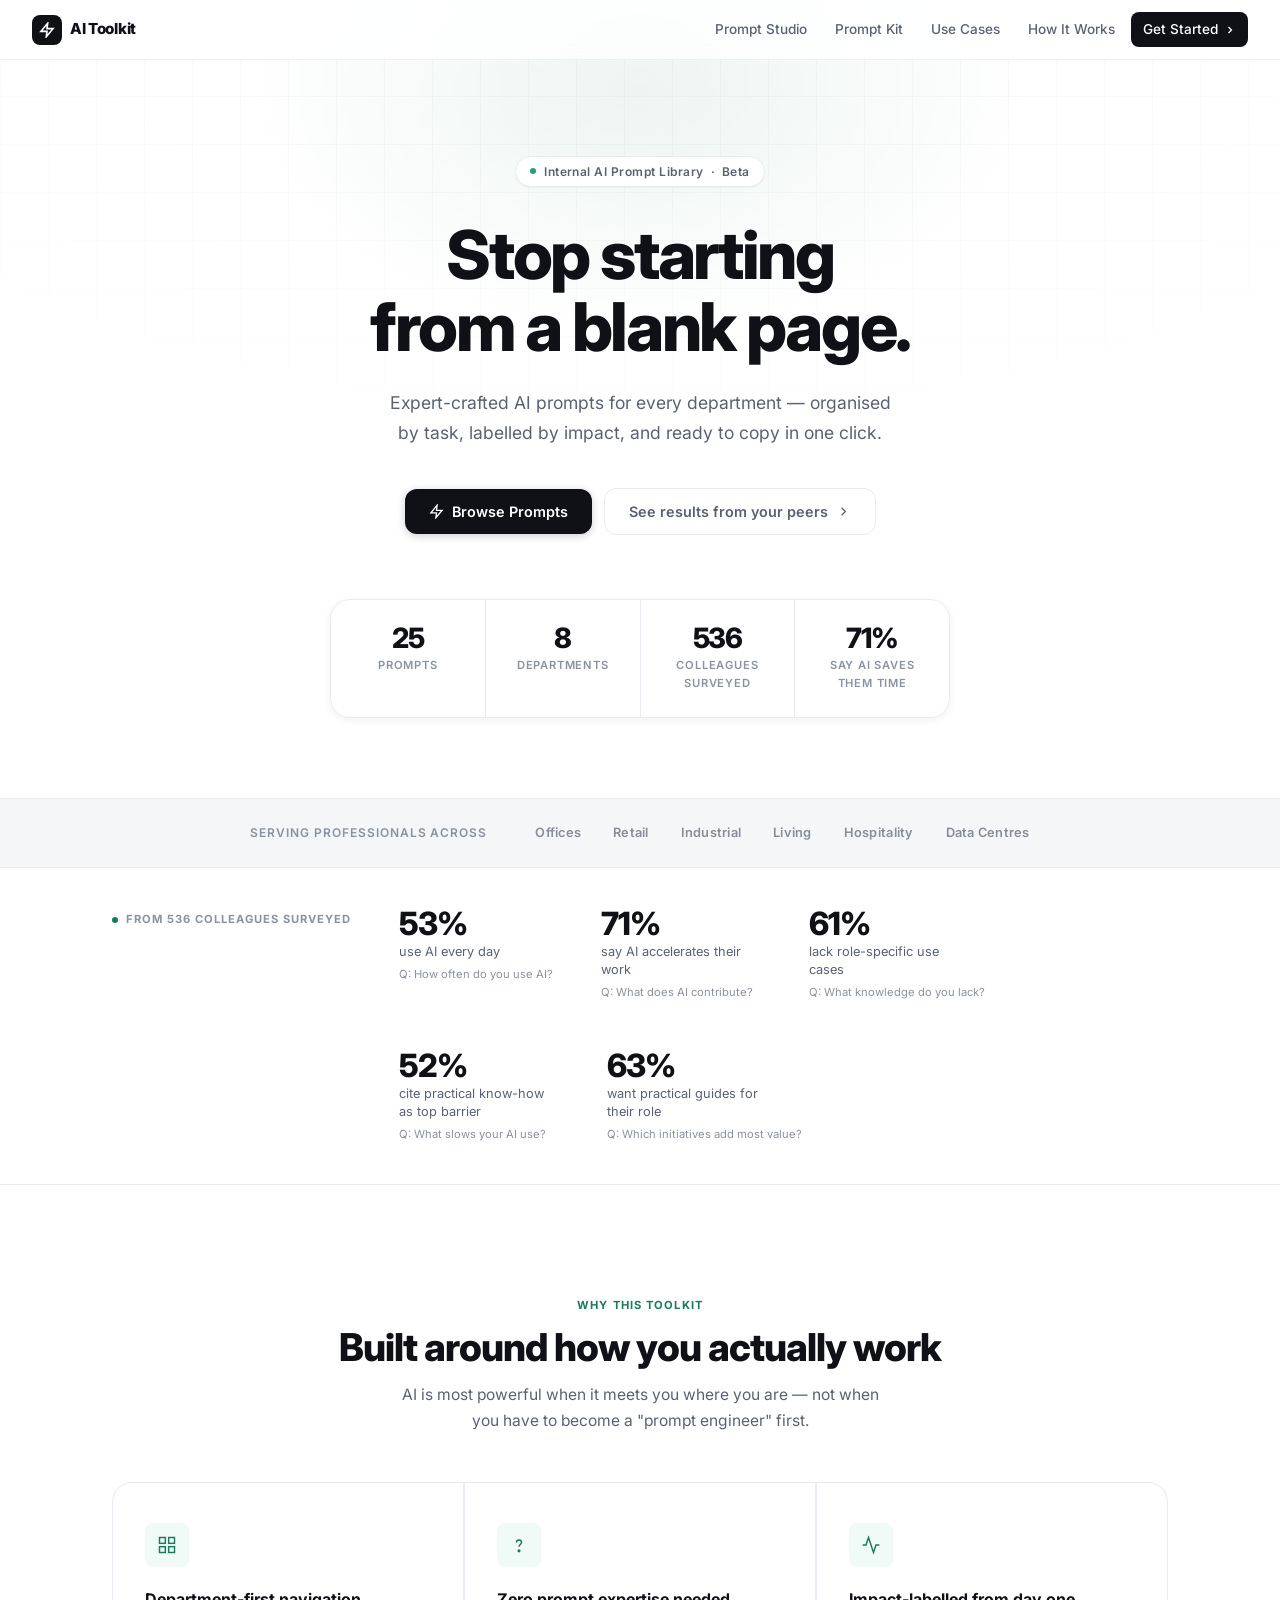
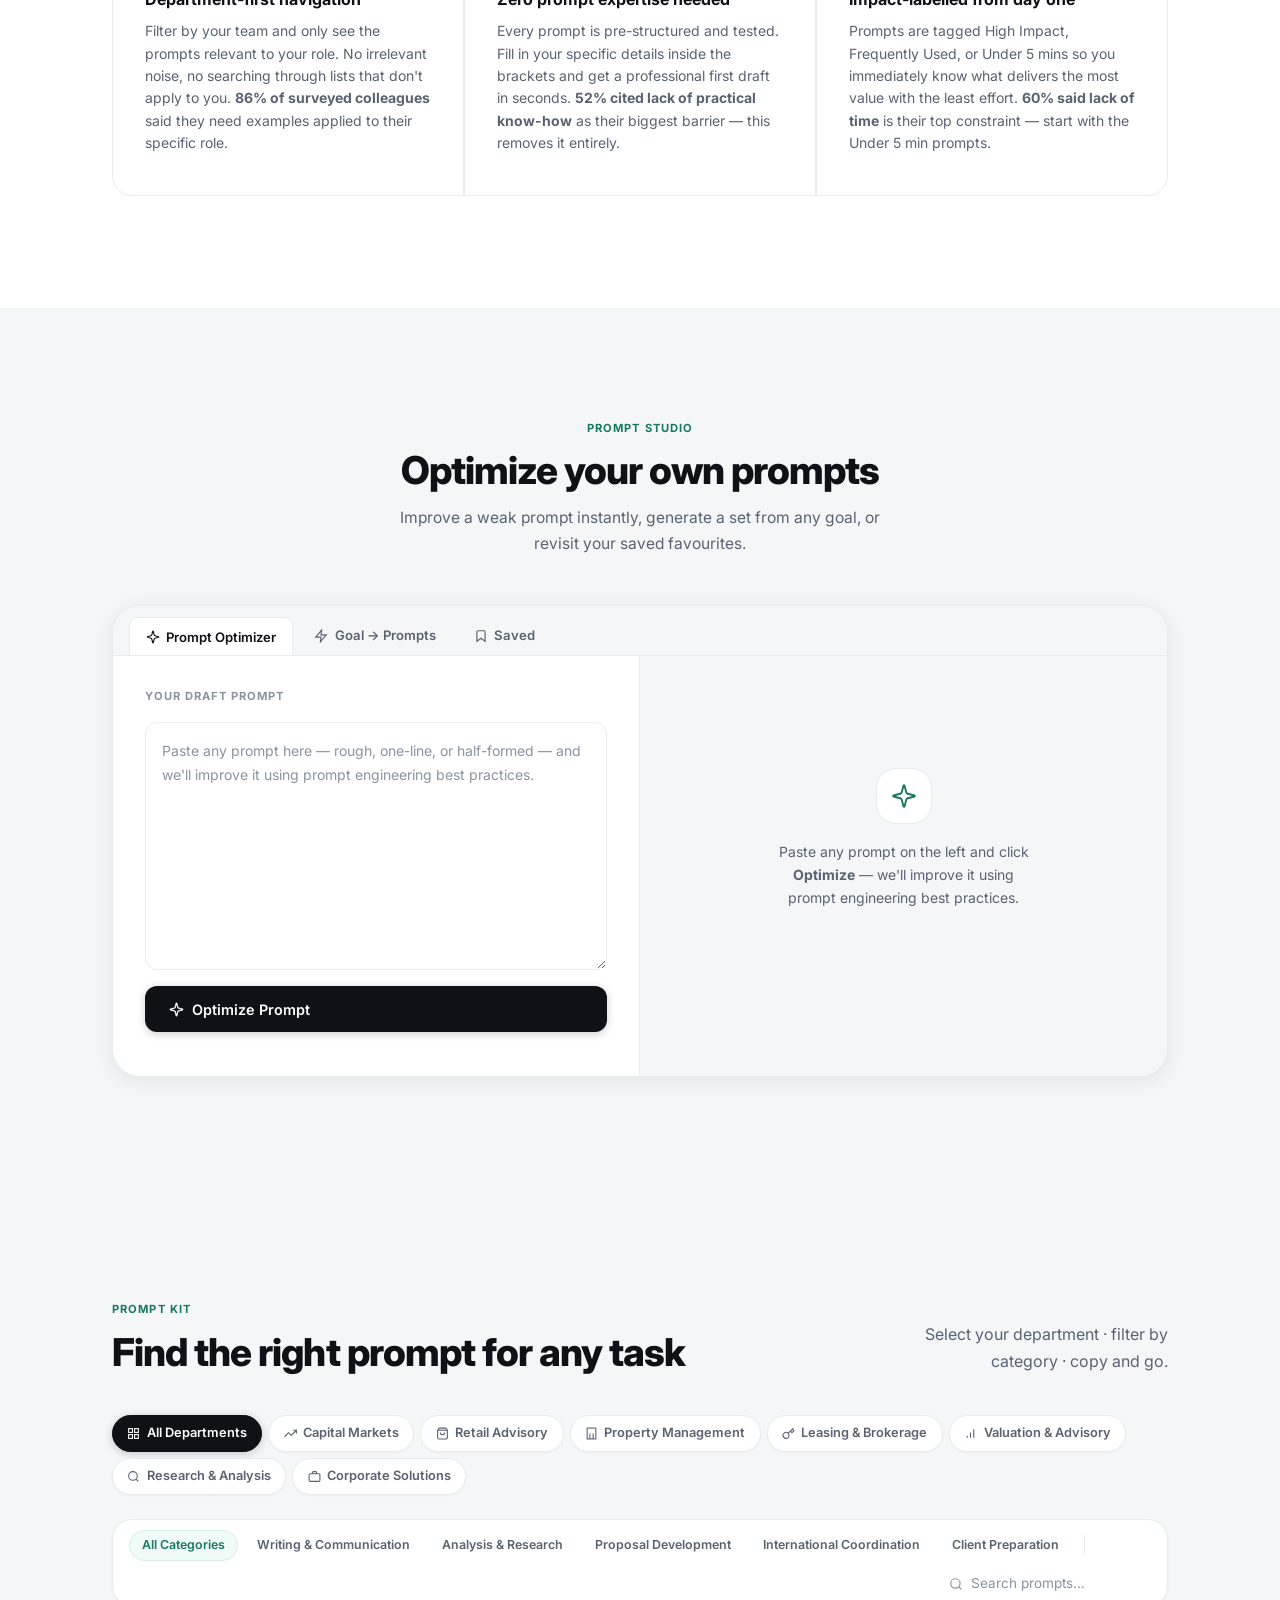
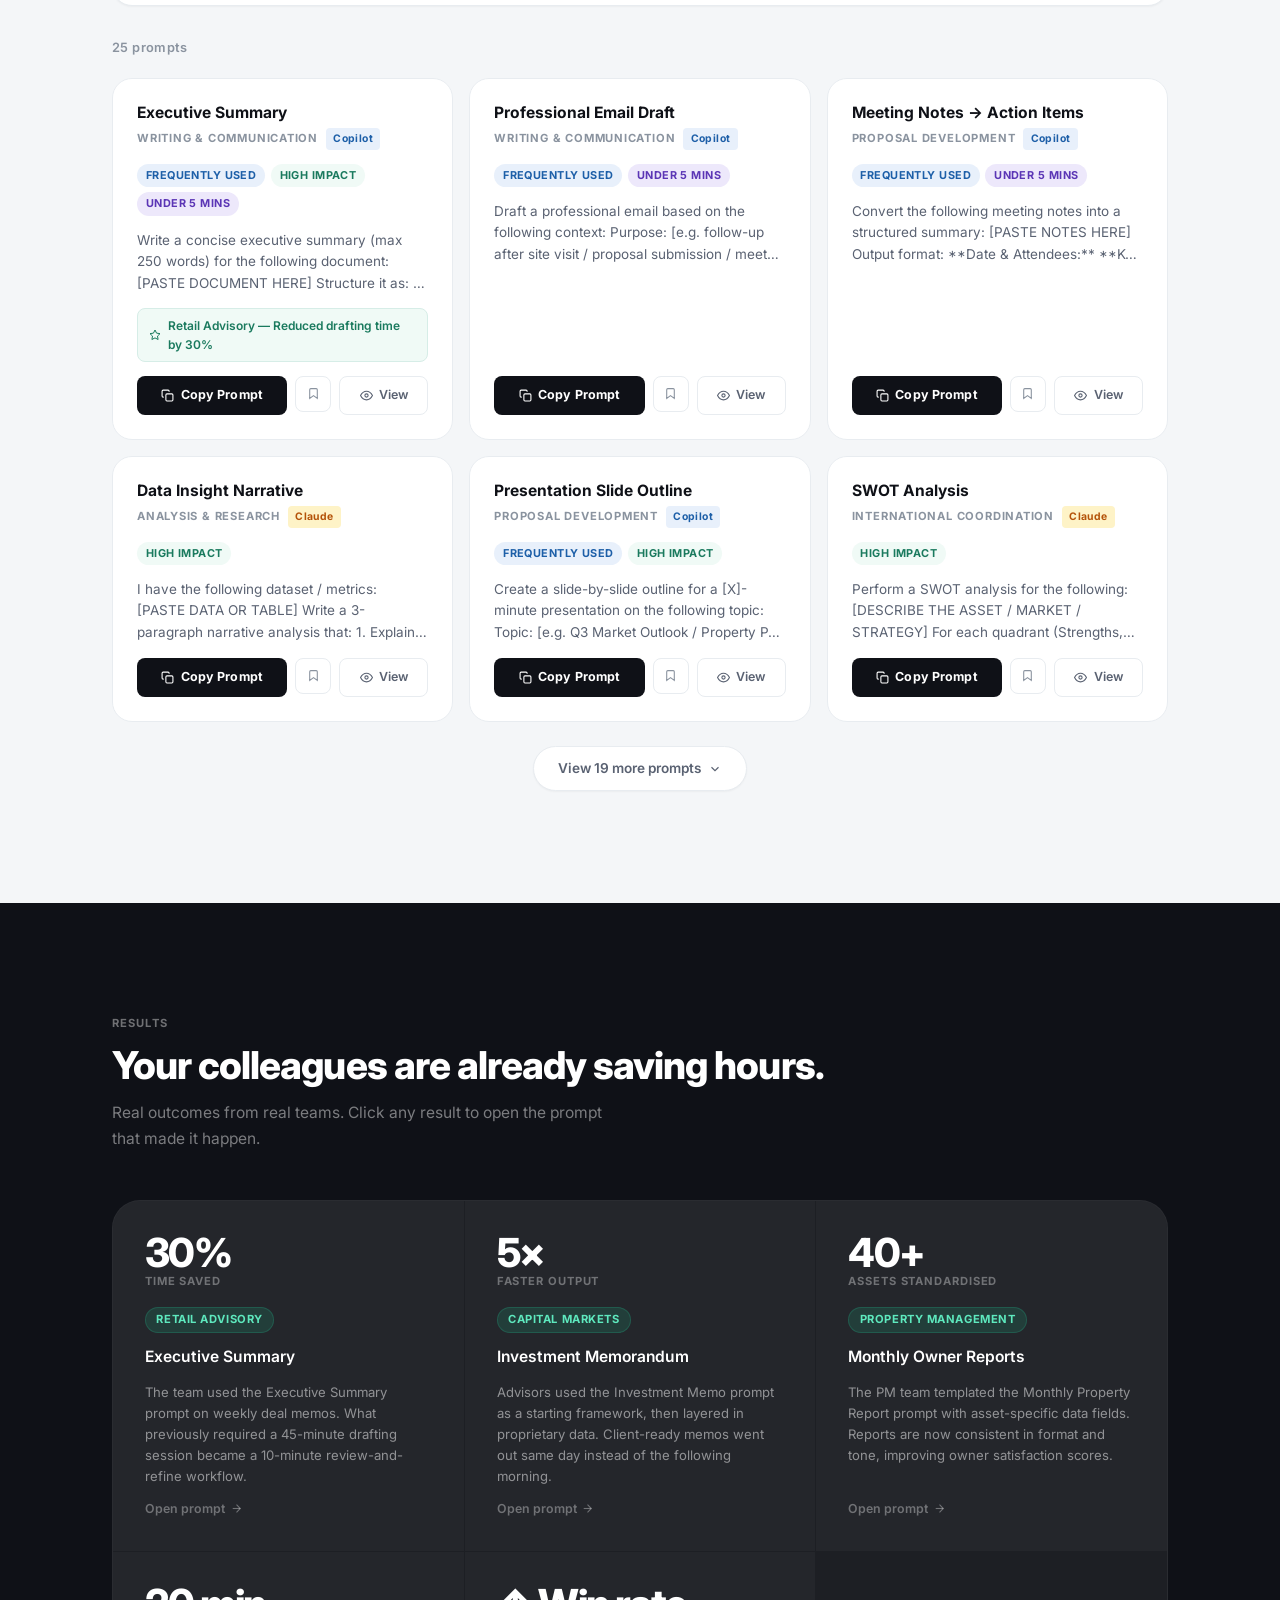
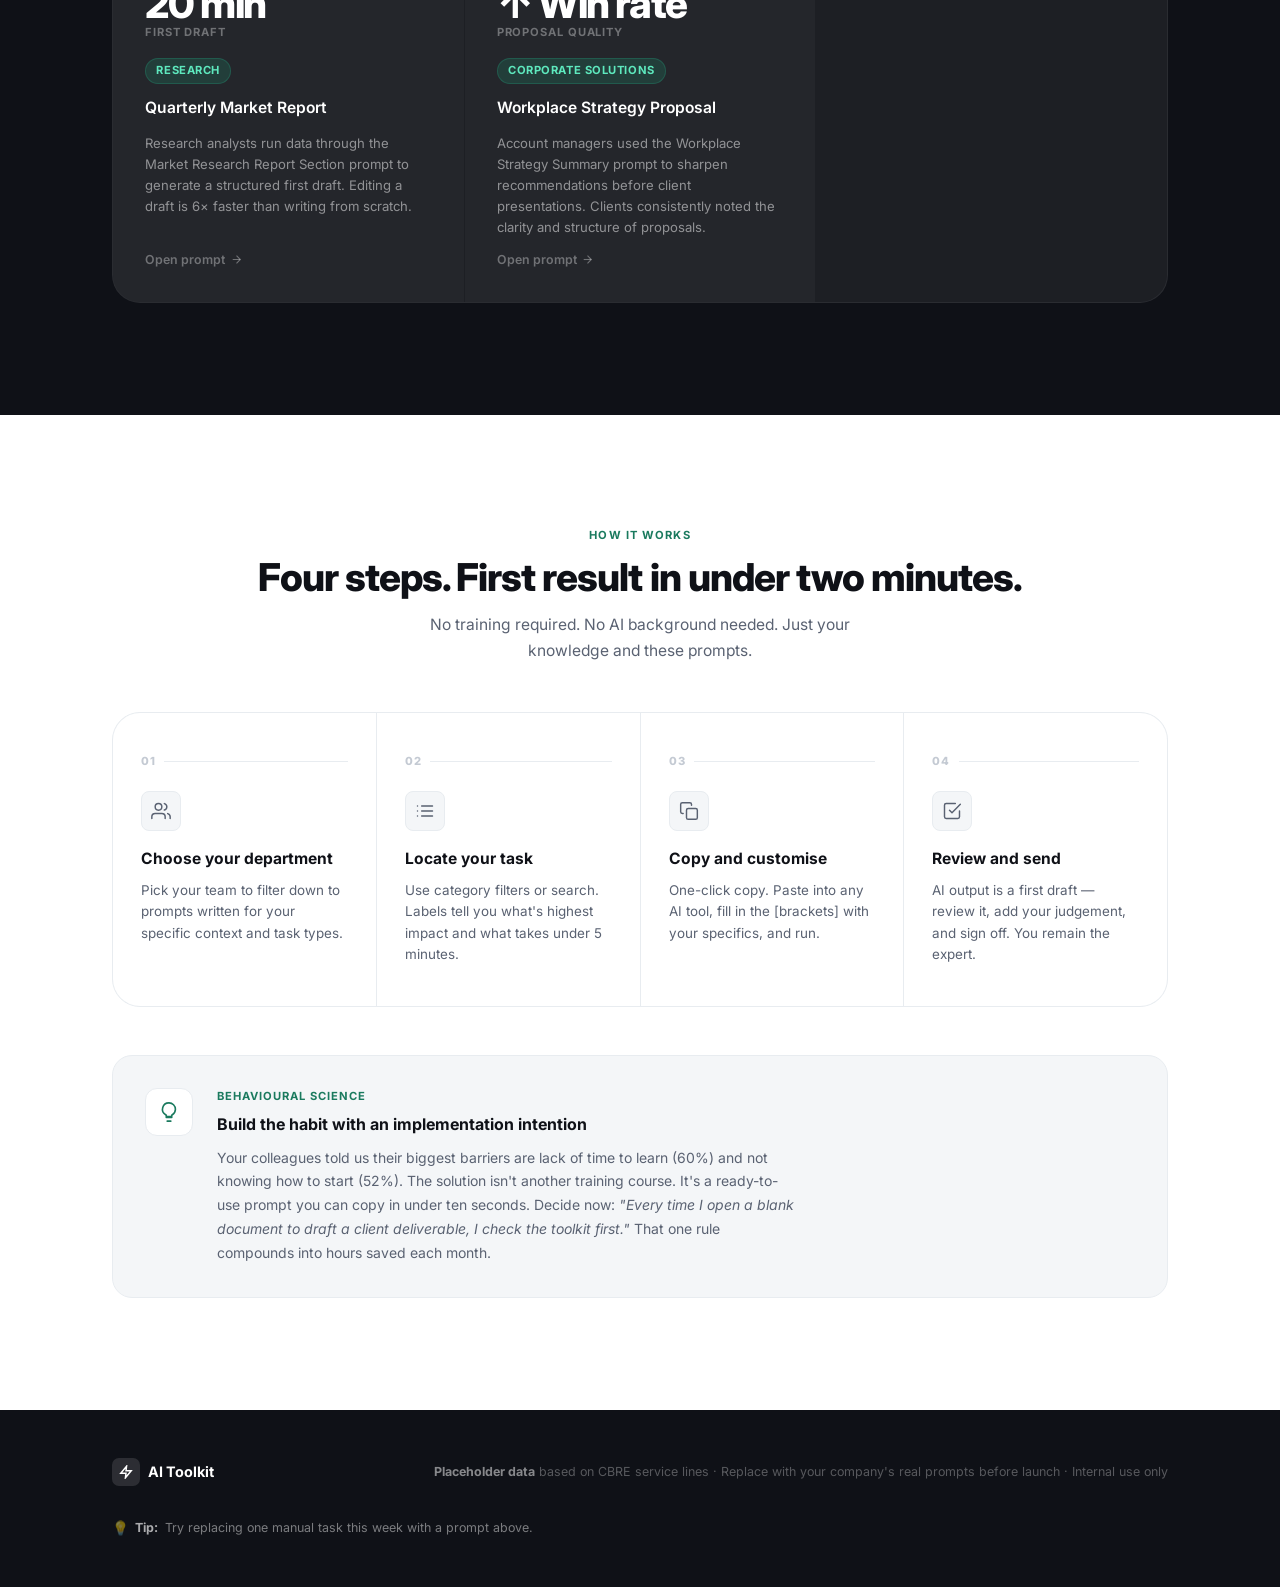
==== commit 70288107: "save/unsave toggle, no duplicates, filled bookmark, view more/less" ====
--- a/index.html
+++ b/index.html
@@ -314,6 +314,9 @@
     <!-- Grid -->
     <div class="prompt-grid" id="prompt-grid"></div>
 
+    <!-- View more / less -->
+    <div class="view-more-row" id="view-more-row" style="display:none"></div>
+
   </div>
 </section>
 
--- a/styles.css
+++ b/styles.css
@@ -831,6 +831,35 @@
 .empty-state-icon svg { width:24px; height:24px; color:var(--ink-20); }
 .empty-state h3 { font-size:1rem; color:var(--ink-60); margin-bottom:.4rem; }
 .empty-state p { font-size:.85rem; color:var(--ink-40); }
+
+/* View more / less row */
+.view-more-row {
+  display: flex;
+  justify-content: center;
+  margin-top: 1.5rem;
+}
+.view-more-btn {
+  display: inline-flex;
+  align-items: center;
+  gap: .45rem;
+  padding: .65rem 1.5rem;
+  border: 1.5px solid var(--ink-10);
+  border-radius: 100px;
+  background: var(--white);
+  color: var(--ink-60);
+  font-size: .85rem;
+  font-weight: 600;
+  cursor: pointer;
+  transition: all var(--dur) var(--ease);
+  box-shadow: var(--shadow-xs);
+}
+.view-more-btn:hover {
+  border-color: var(--ink-20);
+  color: var(--ink);
+  background: var(--ink-05);
+  transform: translateY(-1px);
+  box-shadow: var(--shadow-sm);
+}
 
 /* ── Coming-soon tile ────────────────────────────────────────── */
 .coming-soon-tile {
@@ -1878,6 +1907,7 @@
 .btn-card-save svg { width: 13px; height: 13px; }
 .btn-card-save:hover { color: var(--accent); border-color: var(--accent-light); background: var(--accent-xlight); }
 .btn-card-save.saved { color: var(--accent); background: var(--accent-xlight); border-color: var(--accent-light); }
+.btn-card-save.saved svg { fill: var(--accent); }
 
 /* ─── Save button in modal ─────────────────────────────── */
 .modal-btn-save {
@@ -1898,6 +1928,7 @@
 }
 .modal-btn-save:hover { background: var(--accent-xlight); color: var(--accent); border-color: var(--accent-light); }
 .modal-btn-save svg { width: 15px; height: 15px; }
+.modal-btn-saved { background: var(--accent-xlight); color: var(--accent); border-color: var(--accent-light); font-weight: 700; }
 
 /* ─── Responsive ───────────────────────────────────────── */
 @media (max-width: 760px) {
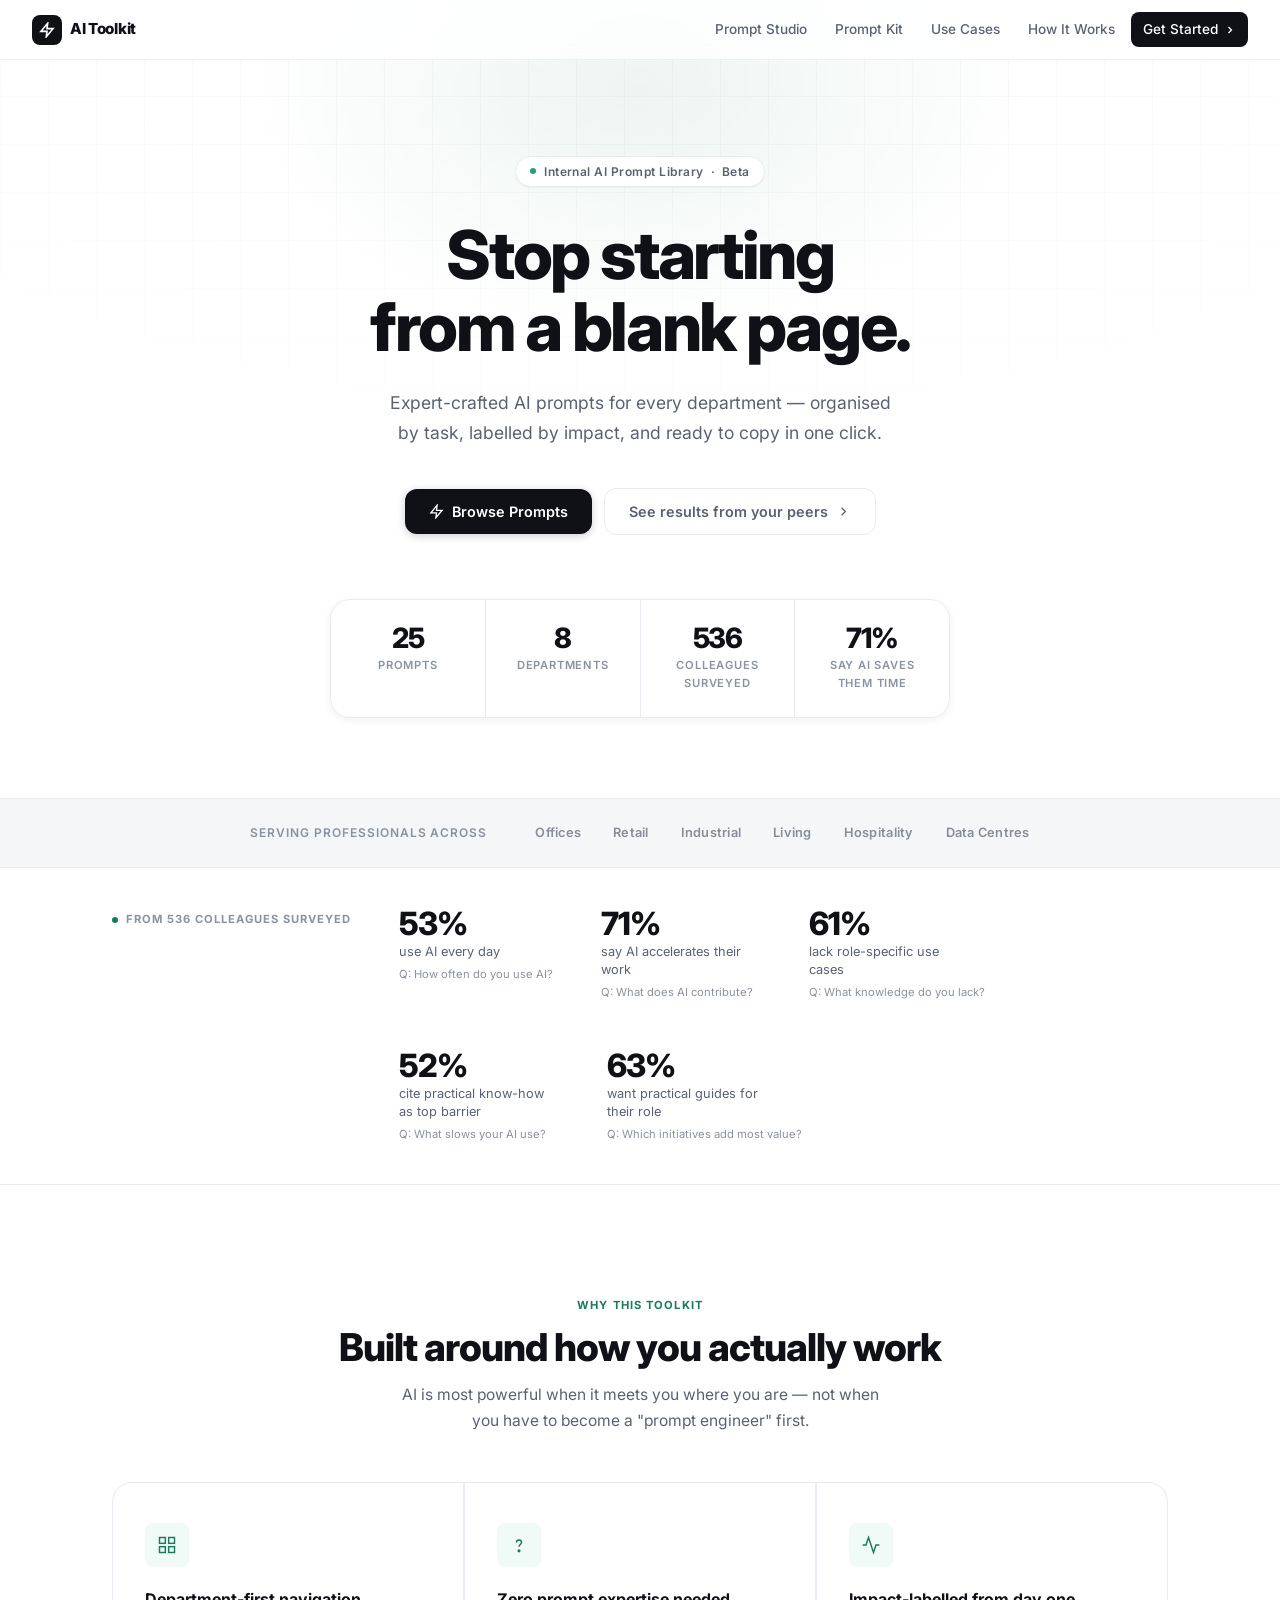
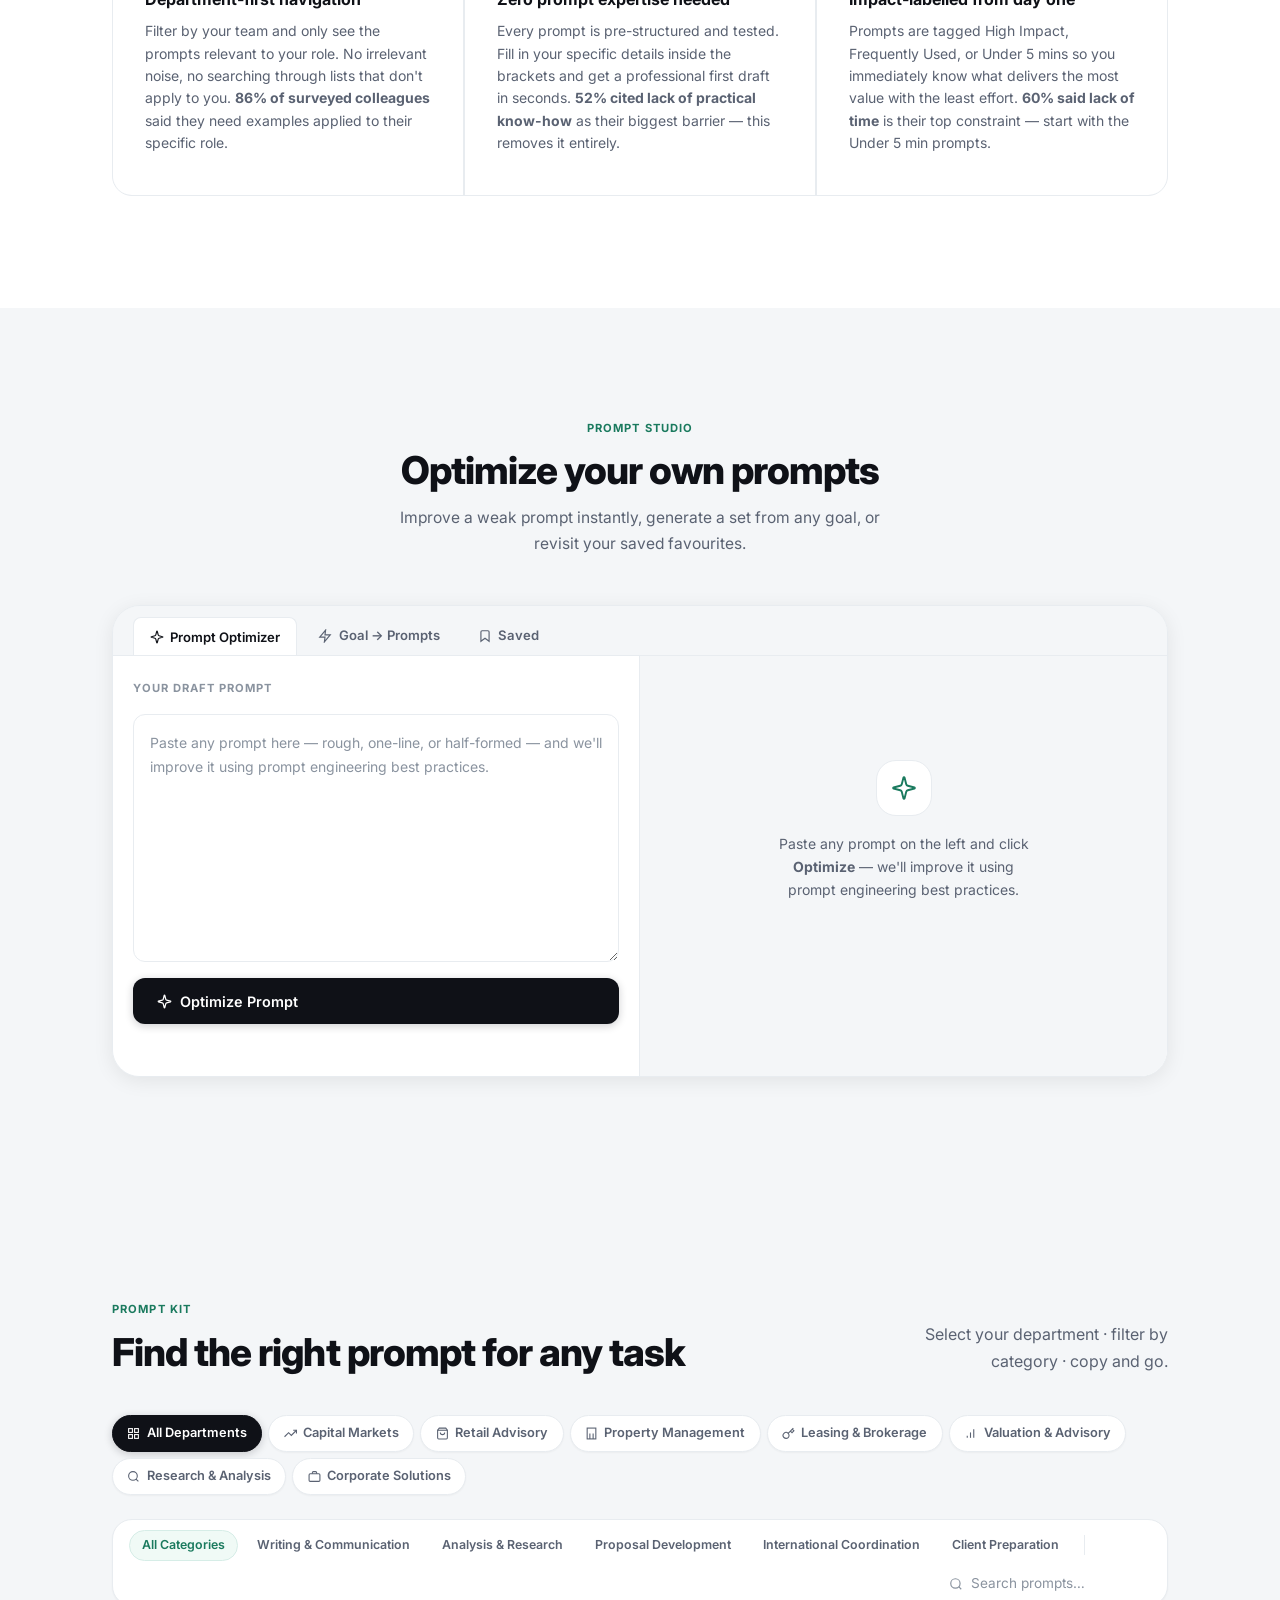
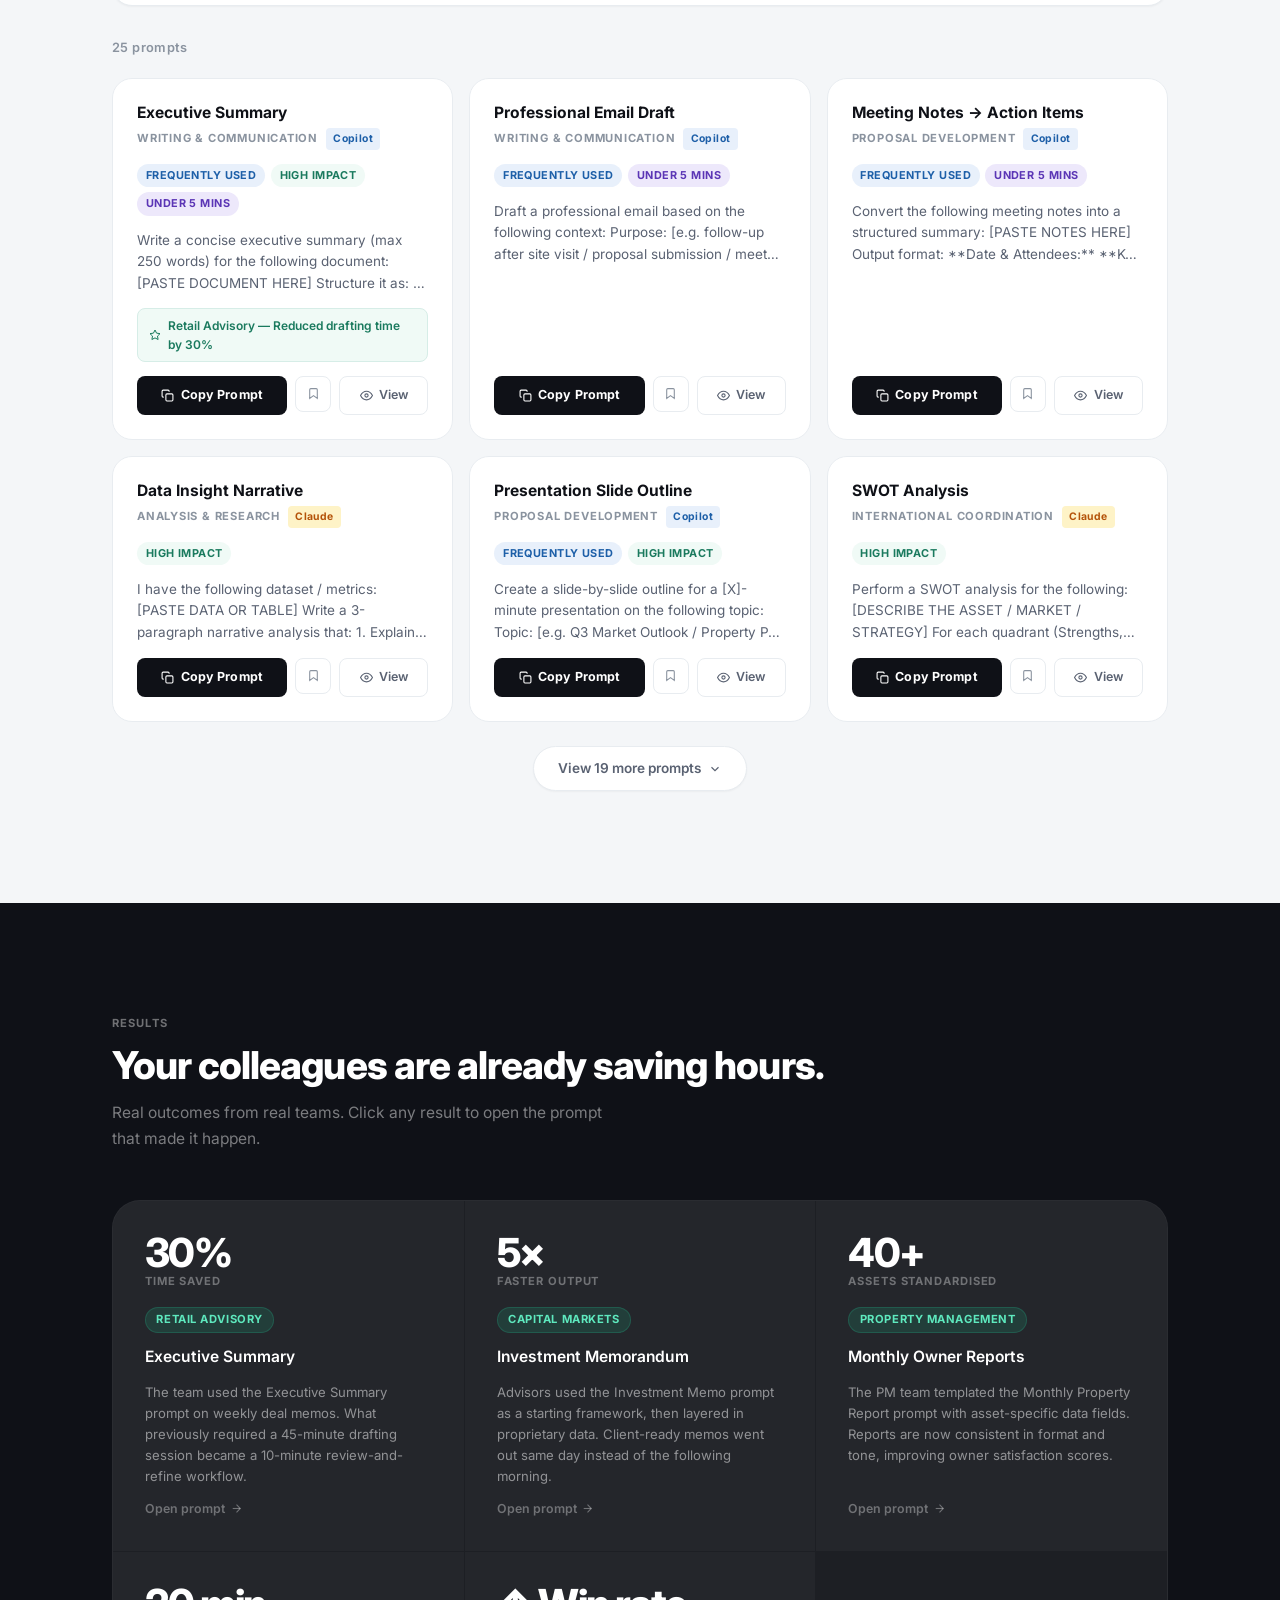
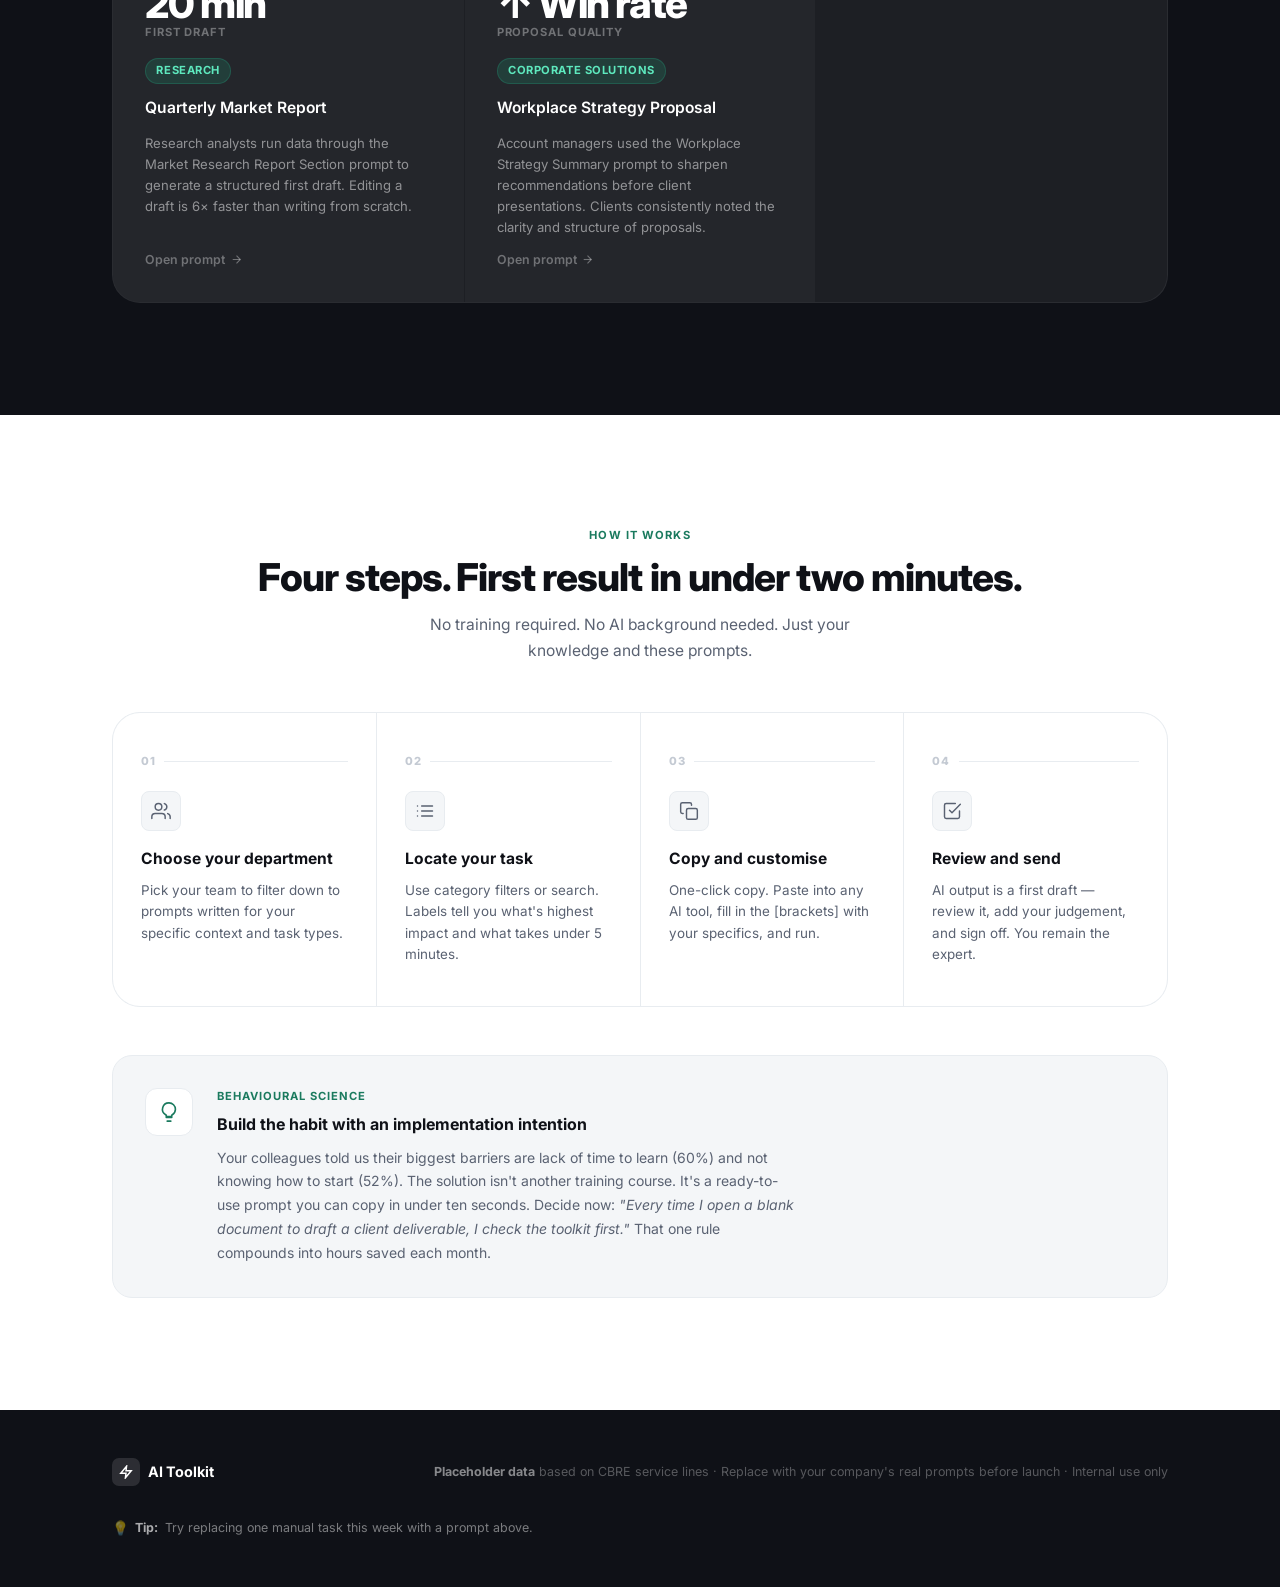
==== commit 91d21caa: "restructure: tab strip outside shell so sticky actually works, fix corner alignment" ====
--- a/index.html
+++ b/index.html
@@ -211,9 +211,9 @@
       <p class="section-sub">Improve a weak prompt instantly, generate a set from any goal, or revisit your saved favourites.</p>
     </div>
 
-    <div class="tools-shell reveal">
-
-      <!-- Tab strip -->
+    <div class="tools-outer reveal">
+
+      <!-- Tab strip — sticky sibling of the shell so sticky has no overflow ancestor -->
       <div class="tools-tab-strip">
         <button class="tools-tab active" data-tab="optimizer" onclick="switchToolsTab('optimizer')">
           <svg viewBox="0 0 24 24" fill="none" stroke="currentColor" stroke-width="2" width="14" height="14"><path d="M9.937 15.5A2 2 0 0 0 8.5 14.063l-6.135-1.582a.5.5 0 0 1 0-.962L8.5 9.937A2 2 0 0 0 9.937 8.5l1.582-6.135a.5.5 0 0 1 .963 0L14.063 8.5A2 2 0 0 0 15.5 9.937l6.135 1.582a.5.5 0 0 1 0 .962L15.5 14.063a2 2 0 0 0-1.437 1.437l-1.582 6.135a.5.5 0 0 1-.963 0z"/></svg>
@@ -230,50 +230,54 @@
         </button>
       </div>
 
-      <!-- ── Optimizer panel ── -->
-      <div id="tool-optimizer" class="tools-panel active">
-        <div class="opt-layout">
-          <div class="opt-input-side">
-            <div class="tool-field-label">Your draft prompt</div>
-            <textarea id="opt-input" class="tool-textarea" rows="9" placeholder="Paste any prompt here — rough, one-line, or half-formed — and we'll improve it using prompt engineering best practices."></textarea>
-            <button class="btn btn-dark" onclick="runOptimizer()">
-              <svg viewBox="0 0 24 24" fill="none" stroke="currentColor" stroke-width="2" width="14" height="14"><path d="M9.937 15.5A2 2 0 0 0 8.5 14.063l-6.135-1.582a.5.5 0 0 1 0-.962L8.5 9.937A2 2 0 0 0 9.937 8.5l1.582-6.135a.5.5 0 0 1 .963 0L14.063 8.5A2 2 0 0 0 15.5 9.937l6.135 1.582a.5.5 0 0 1 0 .962L15.5 14.063a2 2 0 0 0-1.437 1.437l-1.582 6.135a.5.5 0 0 1-.963 0z"/></svg>
-              Optimize Prompt
-            </button>
-          </div>
-          <div class="opt-output-side">
-            <div id="opt-output"></div>
-          </div>
-        </div>
-      </div>
-
-      <!-- ── Generator panel ── -->
-      <div id="tool-generator" class="tools-panel">
-        <div class="gen-layout">
-          <div class="gen-input-row">
-            <div class="tool-field-label">What's your goal?</div>
-            <div class="gen-input-wrap">
-              <input id="gen-input" type="text" class="tool-input" placeholder="Type your own goal or pick one below…" />
-              <button class="btn btn-dark" onclick="runGenerator()">
-                <svg viewBox="0 0 24 24" fill="none" stroke="currentColor" stroke-width="2" width="14" height="14"><path d="M13 2L3 14h9l-1 8 10-12h-9l1-8z"/></svg>
-                Generate
+      <!-- Panel shell — overflow:hidden here is fine; tab strip is a sibling not a child -->
+      <div class="tools-shell">
+
+        <!-- ── Optimizer panel ── -->
+        <div id="tool-optimizer" class="tools-panel active">
+          <div class="opt-layout">
+            <div class="opt-input-side">
+              <div class="tool-field-label">Your draft prompt</div>
+              <textarea id="opt-input" class="tool-textarea" rows="9" placeholder="Paste any prompt here — rough, one-line, or half-formed — and we'll improve it using prompt engineering best practices."></textarea>
+              <button class="btn btn-dark" onclick="runOptimizer()">
+                <svg viewBox="0 0 24 24" fill="none" stroke="currentColor" stroke-width="2" width="14" height="14"><path d="M9.937 15.5A2 2 0 0 0 8.5 14.063l-6.135-1.582a.5.5 0 0 1 0-.962L8.5 9.937A2 2 0 0 0 9.937 8.5l1.582-6.135a.5.5 0 0 1 .963 0L14.063 8.5A2 2 0 0 0 15.5 9.937l6.135 1.582a.5.5 0 0 1 0 .962L15.5 14.063a2 2 0 0 0-1.437 1.437l-1.582 6.135a.5.5 0 0 1-.963 0z"/></svg>
+                Optimize Prompt
               </button>
             </div>
-            <div class="gen-suggestions">
-              <span class="gen-suggestions-label">Try one of these</span>
-              <div class="gen-suggestion-pills" id="gen-suggestion-pills"></div>
+            <div class="opt-output-side">
+              <div id="opt-output"></div>
             </div>
           </div>
-          <div id="gen-output" class="gen-cards-grid"></div>
-        </div>
-      </div>
-
-      <!-- ── Saved panel ── -->
-      <div id="tool-saved" class="tools-panel">
-        <div id="saved-panel-content"></div>
-      </div>
-
-    </div>
+        </div>
+
+        <!-- ── Generator panel ── -->
+        <div id="tool-generator" class="tools-panel">
+          <div class="gen-layout">
+            <div class="gen-input-row">
+              <div class="tool-field-label">What's your goal?</div>
+              <div class="gen-input-wrap">
+                <input id="gen-input" type="text" class="tool-input" placeholder="Type your own goal or pick one below…" />
+                <button class="btn btn-dark" onclick="runGenerator()">
+                  <svg viewBox="0 0 24 24" fill="none" stroke="currentColor" stroke-width="2" width="14" height="14"><path d="M13 2L3 14h9l-1 8 10-12h-9l1-8z"/></svg>
+                  Generate
+                </button>
+              </div>
+              <div class="gen-suggestions">
+                <span class="gen-suggestions-label">Try one of these</span>
+                <div class="gen-suggestion-pills" id="gen-suggestion-pills"></div>
+              </div>
+            </div>
+            <div id="gen-output" class="gen-cards-grid"></div>
+          </div>
+        </div>
+
+        <!-- ── Saved panel ── -->
+        <div id="tool-saved" class="tools-panel">
+          <div id="saved-panel-content"></div>
+        </div>
+
+      </div><!-- /.tools-shell -->
+    </div><!-- /.tools-outer -->
   </div>
 </section>
 
--- a/styles.css
+++ b/styles.css
@@ -1517,23 +1517,33 @@
    ══════════════════════════════════════════════════════════════ */
 #ai-tools { background: var(--ink-05); }
 
-.tools-shell {
-  background: var(--white);
+/* Outer wrapper: provides the border + shadow; NO overflow so sticky works */
+.tools-outer {
   border: 1.5px solid var(--ink-10);
   border-radius: var(--r-xl);
-  overflow: hidden;
   box-shadow: var(--shadow);
 }
 
-/* ─── Tab strip ────────────────────────────────────────── */
+/* Tab strip: sticky child of tools-outer (no overflow ancestor) */
 .tools-tab-strip {
   display: flex;
   align-items: flex-end;
   border-bottom: 1.5px solid var(--ink-10);
   background: var(--ink-05);
-  padding: .625rem 1rem 0;
+  padding: .625rem 1.25rem 0;
   gap: .25rem;
   overflow-x: auto;
+  position: sticky;
+  top: 60px;
+  z-index: 100;
+  border-radius: calc(var(--r-xl) - 1.5px) calc(var(--r-xl) - 1.5px) 0 0;
+}
+
+/* Inner panel shell: overflow:hidden is fine; tab strip is a sibling */
+.tools-shell {
+  background: var(--white);
+  border-radius: 0 0 calc(var(--r-xl) - 1.5px) calc(var(--r-xl) - 1.5px);
+  overflow: hidden;
 }
 .tools-tab {
   display: inline-flex;
@@ -1629,14 +1639,14 @@
   min-height: 420px;
 }
 .opt-input-side {
-  padding: 2rem;
+  padding: 1.5rem 1.25rem;
   border-right: 1.5px solid var(--ink-10);
   display: flex;
   flex-direction: column;
   gap: 1rem;
 }
 .opt-output-side {
-  padding: 2rem;
+  padding: 1.5rem 1.25rem;
   background: var(--ink-05);
   display: flex;
   flex-direction: column;
@@ -1711,7 +1721,7 @@
 
 /* ─── Generator ────────────────────────────────────────── */
 .gen-layout {
-  padding: 2rem;
+  padding: 1.5rem 1.25rem;
   display: flex;
   flex-direction: column;
   gap: 2rem;
@@ -1810,86 +1820,112 @@
 
 /* ─── Saved panel ──────────────────────────────────────── */
 .saved-header-row {
-  display: flex;
-  align-items: center;
-  justify-content: space-between;
-  padding: 1.5rem 2rem .75rem;
+  display: flex; align-items: center; justify-content: space-between;
+  padding: 1.5rem 1.5rem .5rem;
 }
 .saved-count { font-size: .8rem; font-weight: 600; color: var(--ink-40); }
 .saved-clear-btn {
-  font-size: .78rem;
-  font-weight: 600;
-  color: var(--ink-40);
-  background: none;
-  border: none;
-  cursor: pointer;
-  padding: .2rem .5rem;
-  border-radius: var(--r-xs);
+  font-size: .78rem; font-weight: 600; color: var(--ink-40);
+  background: none; border: none; cursor: pointer;
+  padding: .2rem .5rem; border-radius: var(--r-xs);
   transition: color var(--dur), background var(--dur);
 }
 .saved-clear-btn:hover { color: #c0392b; background: #fdf2f2; }
 
-.saved-grid {
+/* Dept sections */
+.saved-section { border-top: 1.5px solid var(--ink-10); padding: 1.25rem 1.5rem 1.5rem; }
+
+.saved-section-hdr {
+  display: flex; align-items: center; gap: .6rem; margin-bottom: 1rem;
+}
+.saved-section-title {
+  font-size: .75rem; font-weight: 700; letter-spacing: .06em;
+  text-transform: uppercase; color: var(--ink-60);
+}
+.saved-section-badge {
+  display: inline-flex; align-items: center; justify-content: center;
+  min-width: 18px; height: 18px; padding: 0 5px;
+  border-radius: 999px; background: var(--ink-10);
+  color: var(--ink-60); font-size: .65rem; font-weight: 800;
+}
+.saved-section-tip { font-size: .7rem; color: var(--ink-40); margin-left: auto; }
+
+/* Grid + drop zone */
+.saved-section-grid {
   display: grid;
-  grid-template-columns: repeat(auto-fill, minmax(300px, 1fr));
-  gap: 1rem;
-  padding: 0 2rem 2rem;
-}
-
+  grid-template-columns: repeat(auto-fill, minmax(280px, 1fr));
+  gap: .875rem;
+}
+.saved-drop-zone {
+  border: 1.5px dashed transparent; border-radius: var(--r-lg);
+  padding: .5rem; margin: -.5rem;
+  transition: border-color var(--dur) var(--ease), background var(--dur) var(--ease);
+  min-height: 60px;
+}
+.saved-drop-zone.drag-over { border-color: var(--accent-mid); background: var(--accent-xlight); }
+.saved-drop-hint {
+  display: none; align-items: center; gap: .4rem;
+  font-size: .75rem; color: var(--ink-40);
+  padding: .6rem .75rem; border-radius: var(--r);
+  border: 1.5px dashed var(--ink-10); grid-column: 1 / -1;
+}
+.saved-drop-zone.drag-over .saved-drop-hint { display: flex; }
+
+/* Cards */
 .saved-card {
-  background: var(--ink-05);
-  border: 1.5px solid var(--ink-10);
-  border-radius: var(--r-lg);
-  padding: 1.25rem;
-  display: flex;
-  flex-direction: column;
-  gap: .75rem;
-  transition: border-color var(--dur) var(--ease);
+  background: var(--ink-05); border: 1.5px solid var(--ink-10);
+  border-radius: var(--r-lg); padding: 1.1rem;
+  display: flex; flex-direction: column; gap: .7rem; position: relative;
+  transition: border-color var(--dur) var(--ease), box-shadow var(--dur) var(--ease);
 }
 .saved-card:hover { border-color: var(--ink-20); }
+.saved-card-clickable { cursor: pointer; }
+.saved-card-clickable:hover { border-color: var(--ink-20); box-shadow: var(--shadow); transform: translateY(-2px); }
+.saved-card-draggable { cursor: grab; padding-left: 2rem; }
+.saved-card-draggable:active { cursor: grabbing; }
+.saved-card-draggable.dragging { opacity: .4; transform: scale(.97); box-shadow: var(--shadow-lg); }
+.saved-drag-handle {
+  position: absolute; left: .6rem; top: 50%; transform: translateY(-50%);
+  color: var(--ink-20); display: flex; align-items: center;
+  transition: color var(--dur);
+}
+.saved-card-draggable:hover .saved-drag-handle { color: var(--ink-40); }
+
 .saved-card-hdr { display: flex; flex-direction: column; gap: .3rem; }
-.saved-card-title {
-  font-size: .9rem;
-  font-weight: 700;
-  color: var(--ink);
-  line-height: 1.35;
-}
-.saved-card-meta-row { display: flex; align-items: center; gap: .5rem; }
-.saved-card-date { font-size: .7rem; color: var(--ink-40); }
+.saved-card-title { font-size: .88rem; font-weight: 700; color: var(--ink); line-height: 1.35; }
+.saved-card-meta-row { display: flex; align-items: center; gap: .4rem; flex-wrap: wrap; }
+.saved-card-date { font-size: .68rem; color: var(--ink-40); }
+.saved-cat-tag {
+  font-size: .65rem; font-weight: 700; letter-spacing: .04em;
+  text-transform: uppercase; color: var(--ink-40);
+  padding: .1rem .4rem; border-radius: 999px; background: var(--ink-10);
+}
 .saved-card-preview {
-  font-size: .82rem;
-  color: var(--ink-60);
-  line-height: 1.6;
-  display: -webkit-box;
-  -webkit-line-clamp: 3;
-  -webkit-box-orient: vertical;
-  overflow: hidden;
+  font-size: .82rem; color: var(--ink-60); line-height: 1.6;
+  display: -webkit-box; -webkit-line-clamp: 2;
+  -webkit-box-orient: vertical; overflow: hidden;
 }
 .saved-card-actions { display: flex; gap: .5rem; margin-top: auto; }
 .saved-del-btn { color: var(--ink-40) !important; }
-.saved-del-btn:hover { color: #c0392b !important; border-color: #fbd0d0 !important; }
+.saved-del-btn:hover { color: var(--accent) !important; border-color: var(--accent-light) !important; }
 
 .saved-empty {
-  display: flex;
-  flex-direction: column;
-  align-items: center;
-  justify-content: center;
-  padding: 4rem 2rem;
-  text-align: center;
-  gap: 1rem;
+  display: flex; flex-direction: column; align-items: center;
+  justify-content: center; padding: 4rem 2rem; text-align: center; gap: 1rem;
 }
 .saved-empty-icon {
-  width: 56px; height: 56px;
-  border-radius: var(--r-lg);
-  background: var(--ink-05);
-  border: 1.5px solid var(--ink-10);
-  display: grid;
-  place-items: center;
-  color: var(--ink-20);
+  width: 56px; height: 56px; border-radius: var(--r-lg);
+  background: var(--ink-05); border: 1.5px solid var(--ink-10);
+  display: grid; place-items: center; color: var(--ink-20);
 }
 .saved-empty-icon svg { width: 24px; height: 24px; }
 .saved-empty h3 { font-size: 1rem; color: var(--ink-60); }
 .saved-empty p { font-size: .85rem; color: var(--ink-40); max-width: 320px; }
+
+@media (max-width: 600px) {
+  .saved-section { padding: 1rem 1.25rem 1.25rem; }
+  .saved-section-tip { display: none; }
+}
 
 /* ─── Save button on catalogue cards ──────────────────── */
 .btn-card-save {
@@ -1935,8 +1971,8 @@
   .opt-layout { grid-template-columns: 1fr; }
   .opt-input-side { border-right: none; border-bottom: 1.5px solid var(--ink-10); }
   .gen-input-wrap { flex-direction: column; align-items: stretch; }
-  .gen-layout, .saved-grid { padding: 1.5rem; }
-  .saved-header-row { padding: 1.5rem 1.5rem .75rem; }
+  .gen-layout { padding: 1.5rem; }
+  .saved-header-row { padding: 1.5rem 1.5rem .5rem; }
 }
 
 /* ══════════════════════════════════════════════════════════════
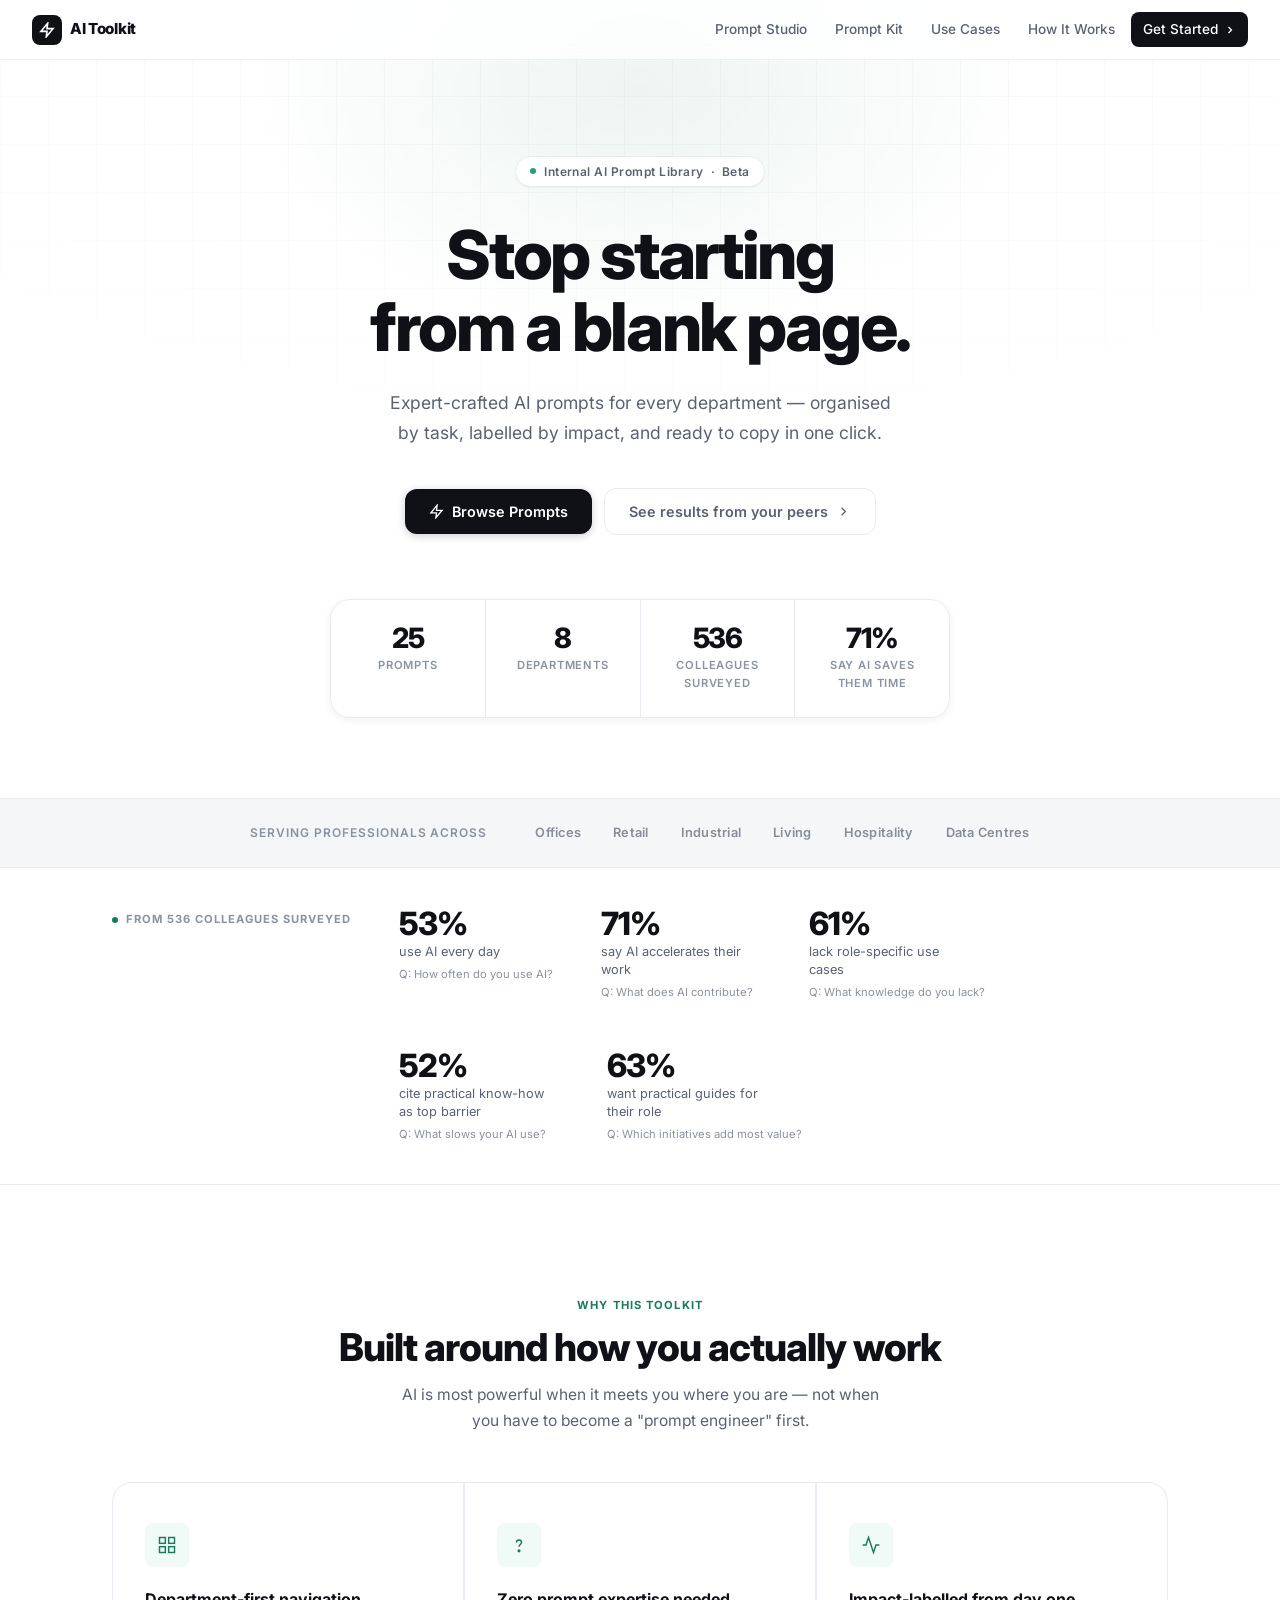
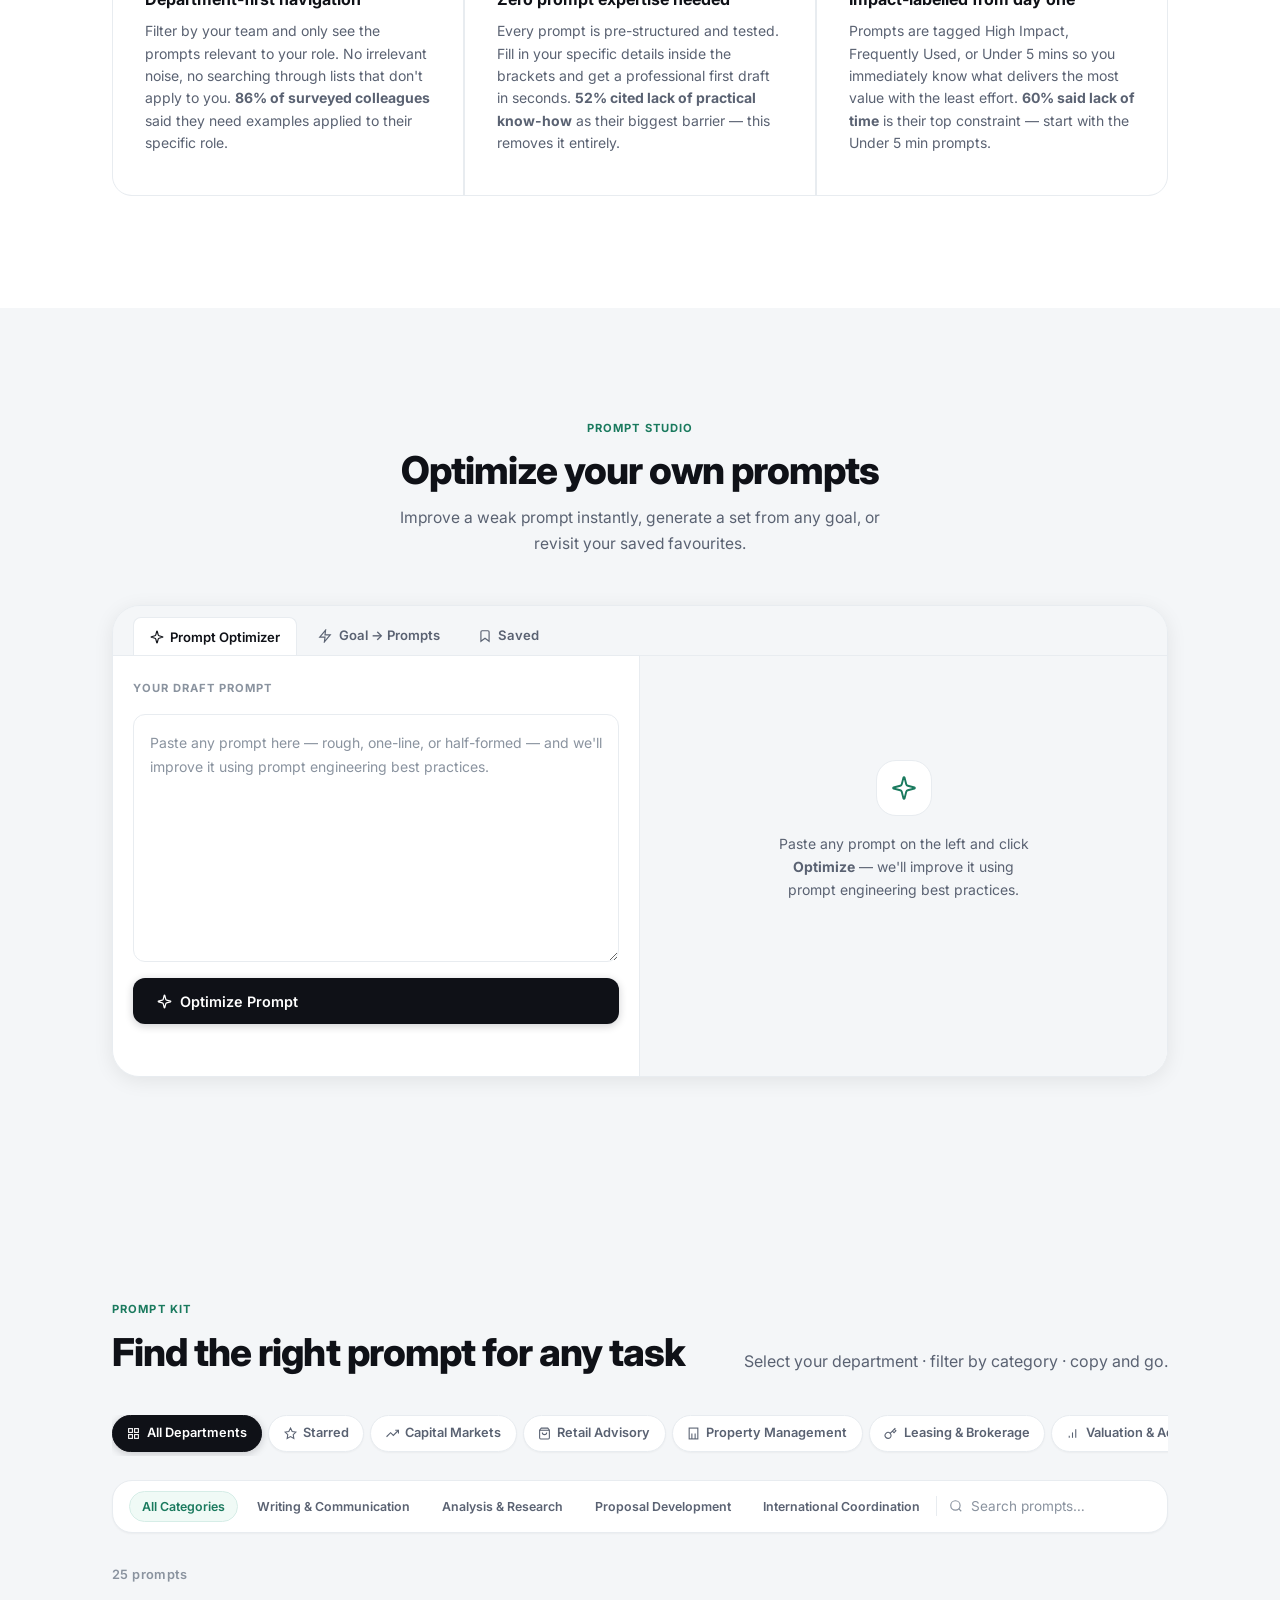
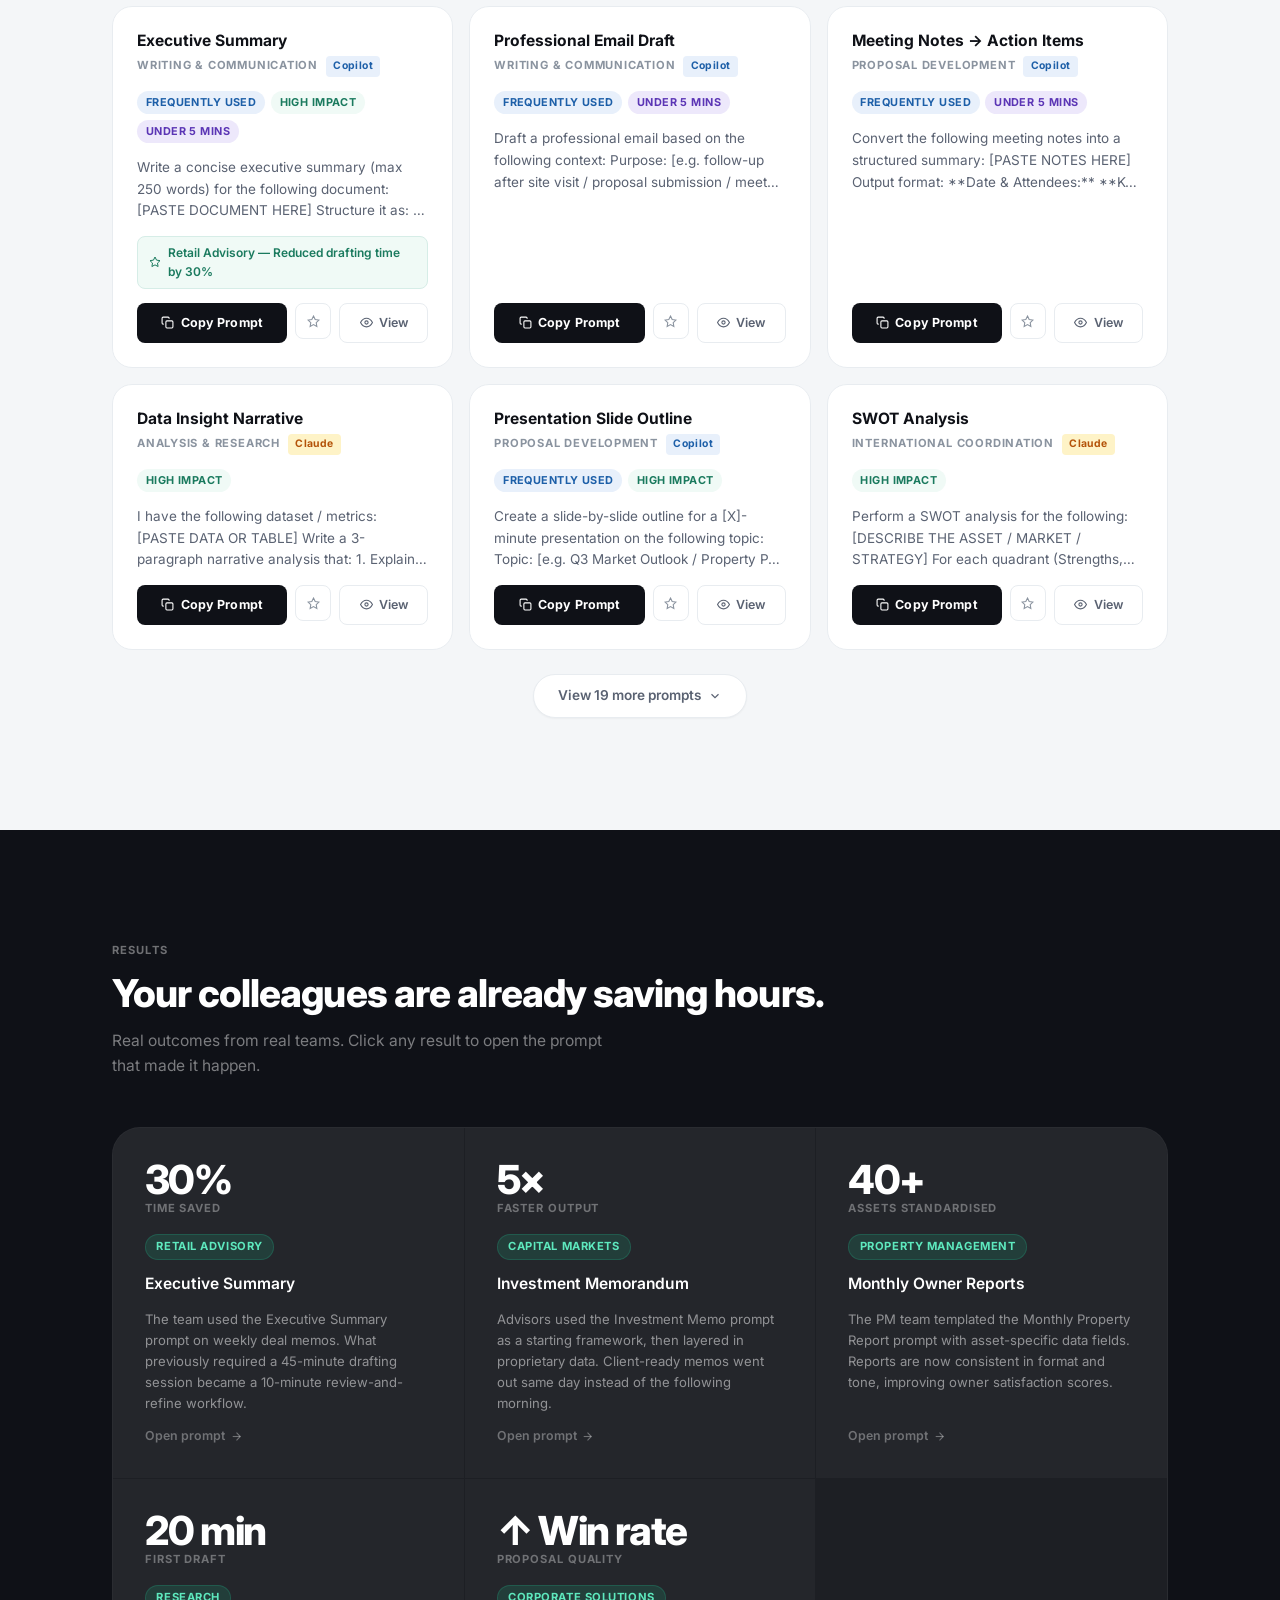
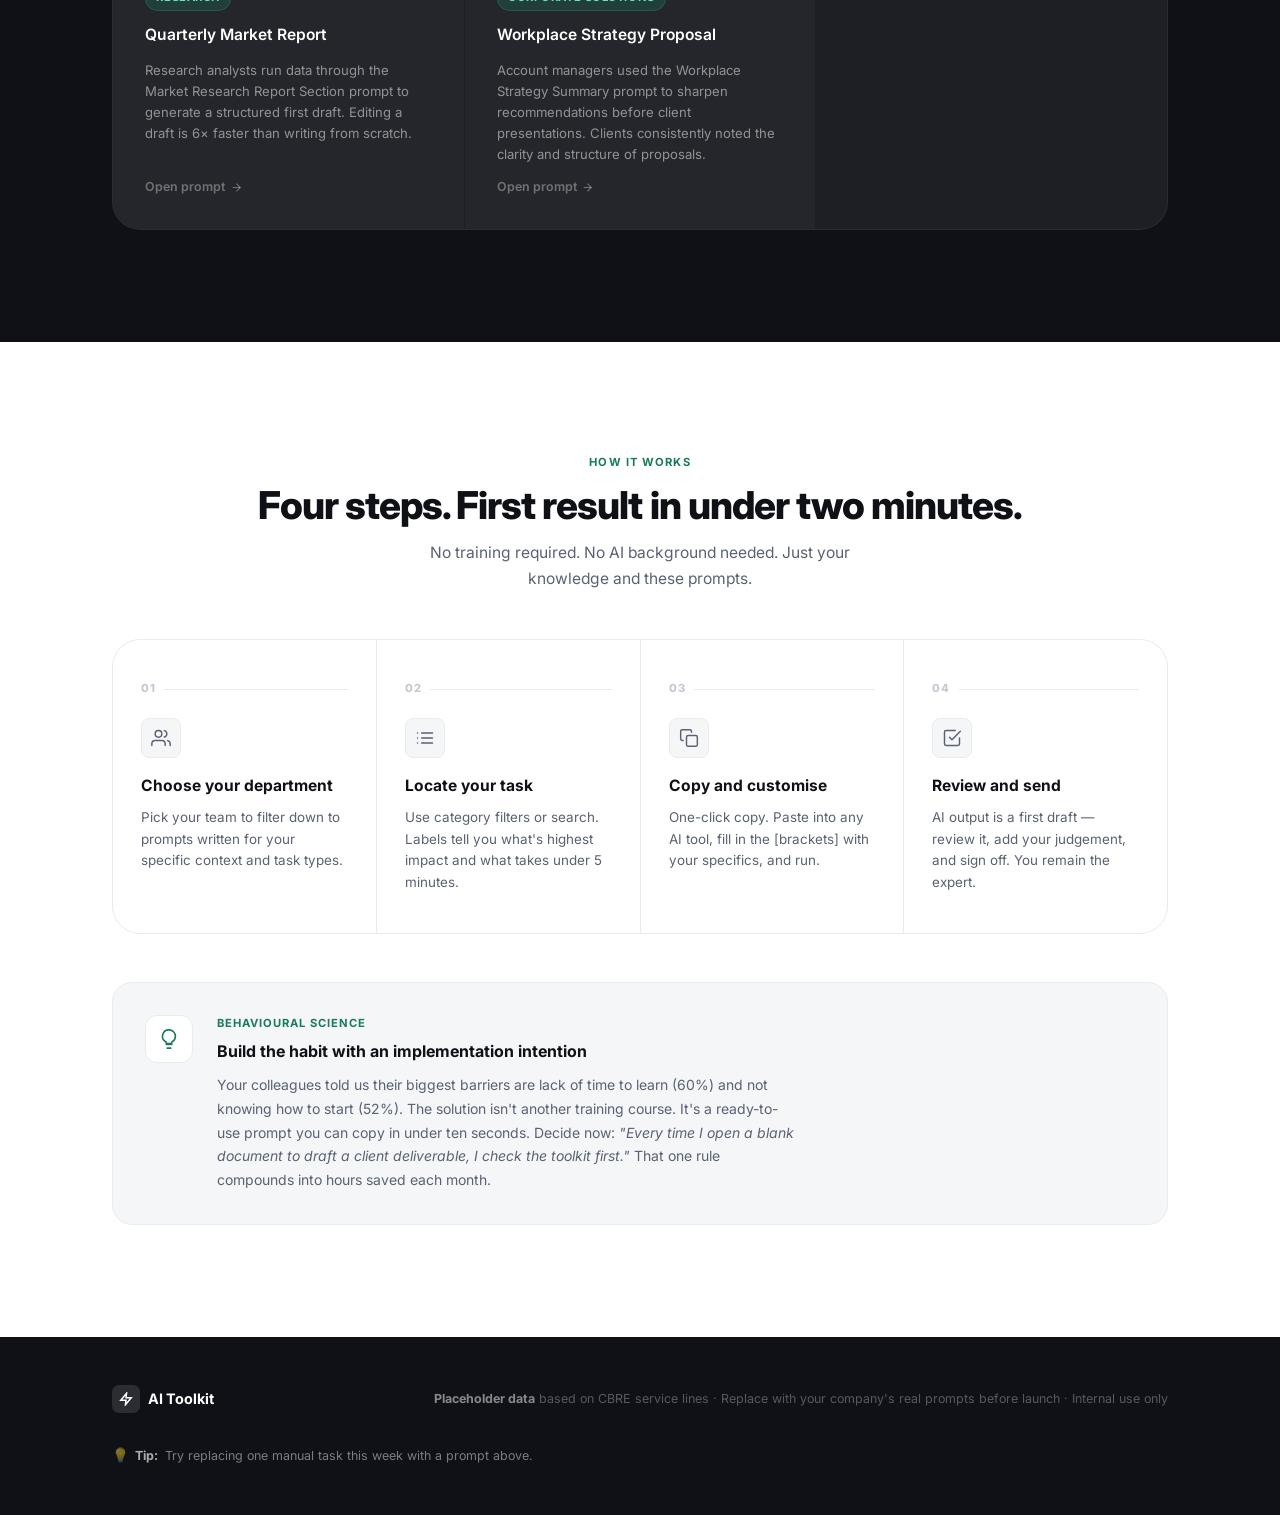
==== commit a010d948: "fix catalogue formatting: scrollable dept tabs, scrollable cat pills, subtitle no-wrap" ====
--- a/index.html
+++ b/index.html
@@ -292,7 +292,7 @@
         <div class="section-eyebrow">Prompt Kit</div>
         <h2 class="section-title" style="margin-bottom:0">Find the right prompt for any task</h2>
       </div>
-      <p class="t-body" style="max-width:300px; text-align:right;">Select your department · filter by category · copy and go.</p>
+      <p class="t-body" style="white-space:nowrap;">Select your department · filter by category · copy and go.</p>
     </div>
 
     <!-- Department rail -->
--- a/styles.css
+++ b/styles.css
@@ -559,10 +559,14 @@
 /* Department tabs */
 .dept-rail {
   display:flex;
-  flex-wrap:wrap;
+  flex-wrap:nowrap;
   gap:.375rem;
   margin-bottom:1.5rem;
-}
+  overflow-x:auto;
+  scrollbar-width:none;
+  padding-bottom:.25rem;
+}
+.dept-rail::-webkit-scrollbar { display:none; }
 .dept-tab {
   display:inline-flex;
   align-items:center;
@@ -599,7 +603,7 @@
   padding:.625rem 1rem;
   box-shadow:var(--shadow-xs);
   margin-bottom:2rem;
-  flex-wrap:wrap;
+  overflow:hidden;
 }
 .filter-divider {
   width:1px;
@@ -607,7 +611,16 @@
   background:var(--ink-10);
   flex-shrink:0;
 }
-.cat-pills { display:flex; flex-wrap:wrap; gap:.375rem; }
+.cat-pills {
+  display:flex;
+  flex-wrap:nowrap;
+  gap:.375rem;
+  overflow-x:auto;
+  scrollbar-width:none;
+  flex:1;
+  min-width:0;
+}
+.cat-pills::-webkit-scrollbar { display:none; }
 .cat-pill {
   padding:.3rem .75rem;
   border-radius:100px;
@@ -1832,6 +1845,28 @@
 }
 .saved-clear-btn:hover { color: #c0392b; background: #fdf2f2; }
 
+/* Flat saved grid */
+.saved-flat-grid {
+  display: grid;
+  grid-template-columns: repeat(auto-fill, minmax(280px, 1fr));
+  gap: .875rem;
+  padding: 0 1.5rem 2rem;
+}
+
+/* Add to Prompt Kit button */
+.saved-add-kit-btn {
+  display: inline-flex; align-items: center; gap: .35rem;
+  padding: .5rem .8rem; border-radius: var(--r-sm);
+  font-size: .75rem; font-weight: 600;
+  background: var(--accent-xlight); color: var(--accent);
+  border: 1.5px solid var(--accent-light); cursor: pointer;
+  transition: all var(--dur) var(--ease); white-space: nowrap; flex-shrink: 0;
+}
+.saved-add-kit-btn:hover { background: var(--accent); color: var(--white); }
+.saved-add-kit-btn svg { width: 12px; height: 12px; }
+.saved-add-kit-btn.added { background: var(--ink-05); color: var(--ink-40); border-color: var(--ink-10); cursor: default; }
+.saved-add-kit-btn:disabled { cursor: default; }
+
 /* Dept sections */
 .saved-section { border-top: 1.5px solid var(--ink-10); padding: 1.25rem 1.5rem 1.5rem; }
 
@@ -1873,9 +1908,9 @@
 
 /* Cards */
 .saved-card {
-  background: var(--ink-05); border: 1.5px solid var(--ink-10);
-  border-radius: var(--r-lg); padding: 1.1rem;
-  display: flex; flex-direction: column; gap: .7rem; position: relative;
+  background: var(--white); border: 1.5px solid var(--ink-10);
+  border-radius: var(--r-lg); padding: 1.25rem;
+  display: flex; flex-direction: column; gap: .875rem;
   transition: border-color var(--dur) var(--ease), box-shadow var(--dur) var(--ease);
 }
 .saved-card:hover { border-color: var(--ink-20); }
@@ -1905,9 +1940,26 @@
   display: -webkit-box; -webkit-line-clamp: 2;
   -webkit-box-orient: vertical; overflow: hidden;
 }
-.saved-card-actions { display: flex; gap: .5rem; margin-top: auto; }
-.saved-del-btn { color: var(--ink-40) !important; }
-.saved-del-btn:hover { color: var(--accent) !important; border-color: var(--accent-light) !important; }
+.saved-card-actions {
+  display: grid;
+  grid-template-columns: 1fr auto;
+  gap: .4rem;
+  margin-top: auto;
+}
+/* Copy spans full width on its own row */
+.saved-card-actions .btn-card-copy { grid-column: 1 / -1; justify-content: center; }
+/* Add to Kit and Delete share the second row */
+.saved-add-kit-btn { justify-content: center; }
+.saved-del-btn {
+  display: inline-flex; align-items: center; gap: .35rem;
+  padding: .5rem .75rem; border-radius: var(--r-sm);
+  font-size: .75rem; font-weight: 600;
+  background: transparent; color: var(--ink-40);
+  border: 1.5px solid var(--ink-10); cursor: pointer;
+  transition: all var(--dur) var(--ease); white-space: nowrap;
+}
+.saved-del-btn svg { width: 12px; height: 12px; }
+.saved-del-btn:hover { color: #c0392b; border-color: #fbd0d0; background: #fdf2f2; }
 
 .saved-empty {
   display: flex; flex-direction: column; align-items: center;
@@ -1942,8 +1994,69 @@
 }
 .btn-card-save svg { width: 13px; height: 13px; }
 .btn-card-save:hover { color: var(--accent); border-color: var(--accent-light); background: var(--accent-xlight); }
-.btn-card-save.saved { color: var(--accent); background: var(--accent-xlight); border-color: var(--accent-light); }
-.btn-card-save.saved svg { fill: var(--accent); }
+/* New-card highlight pulse */
+@keyframes highlightPulse {
+  0%,100% { border-color: var(--accent-mid); box-shadow: 0 0 0 0 rgba(26,122,94,.15); }
+  50%      { border-color: var(--accent-mid); box-shadow: 0 0 0 6px rgba(26,122,94,.08); }
+}
+.card-new-highlight {
+  animation: highlightPulse 1s ease-in-out 3;
+  border-color: var(--accent-mid) !important;
+}
+.prompt-card-studio { border-left: 3px solid var(--accent-light); }
+
+/* Studio management row in modal */
+.modal-studio-mgmt {
+  display: flex;
+  gap: .5rem;
+  flex-wrap: wrap;
+  padding-top: 1rem;
+  border-top: 1px solid var(--ink-10);
+  margin-top: 1rem;
+}
+.studio-mgmt-btn {
+  display: inline-flex; align-items: center; gap: .35rem;
+  padding: .45rem .85rem; border-radius: var(--r-sm);
+  font-size: .78rem; font-weight: 600;
+  background: var(--ink-05); color: var(--ink-60);
+  border: 1.5px solid var(--ink-10); cursor: pointer;
+  transition: all var(--dur) var(--ease); white-space: nowrap;
+}
+.studio-mgmt-btn svg { width: 12px; height: 12px; }
+.studio-mgmt-btn:hover { background: var(--ink-10); color: var(--ink); border-color: var(--ink-20); }
+.studio-mgmt-remove:hover { background: #fdf2f2; color: #c0392b; border-color: #fbd0d0; }
+
+/* Dept picker in move modal */
+.move-dept-grid {
+  display: grid;
+  grid-template-columns: repeat(auto-fill, minmax(180px, 1fr));
+  gap: .5rem;
+}
+.move-dept-btn {
+  padding: .6rem .9rem; border-radius: var(--r);
+  border: 1.5px solid var(--ink-10); background: var(--ink-05);
+  color: var(--ink-60); font-size: .84rem; font-weight: 500;
+  cursor: pointer; text-align: left;
+  transition: all var(--dur) var(--ease);
+}
+.move-dept-btn:hover { border-color: var(--accent-light); background: var(--accent-xlight); color: var(--accent); }
+.move-dept-btn.active { border-color: var(--accent); background: var(--accent-xlight); color: var(--accent); font-weight: 700; }
+
+/* Star state */
+.btn-card-save.saved { color: #d97706; background: #fef3c7; border-color: #fde68a; }
+.btn-card-save.saved svg { fill: #d97706; stroke: #d97706; }
+.btn-card-save:hover { color: #d97706; border-color: #fde68a; background: #fef3c7; }
+
+/* Studio tool badge */
+.tool-studio { background: var(--accent-xlight); color: var(--accent); border: 1px solid var(--accent-light); font-weight: 700; }
+
+/* Starred dept count badge */
+.dept-star-count {
+  display: inline-flex; align-items: center; justify-content: center;
+  min-width: 16px; height: 16px; padding: 0 4px;
+  border-radius: 999px; background: #fde68a; color: #92400e;
+  font-size: .62rem; font-weight: 800;
+}
 
 /* ─── Save button in modal ─────────────────────────────── */
 .modal-btn-save {
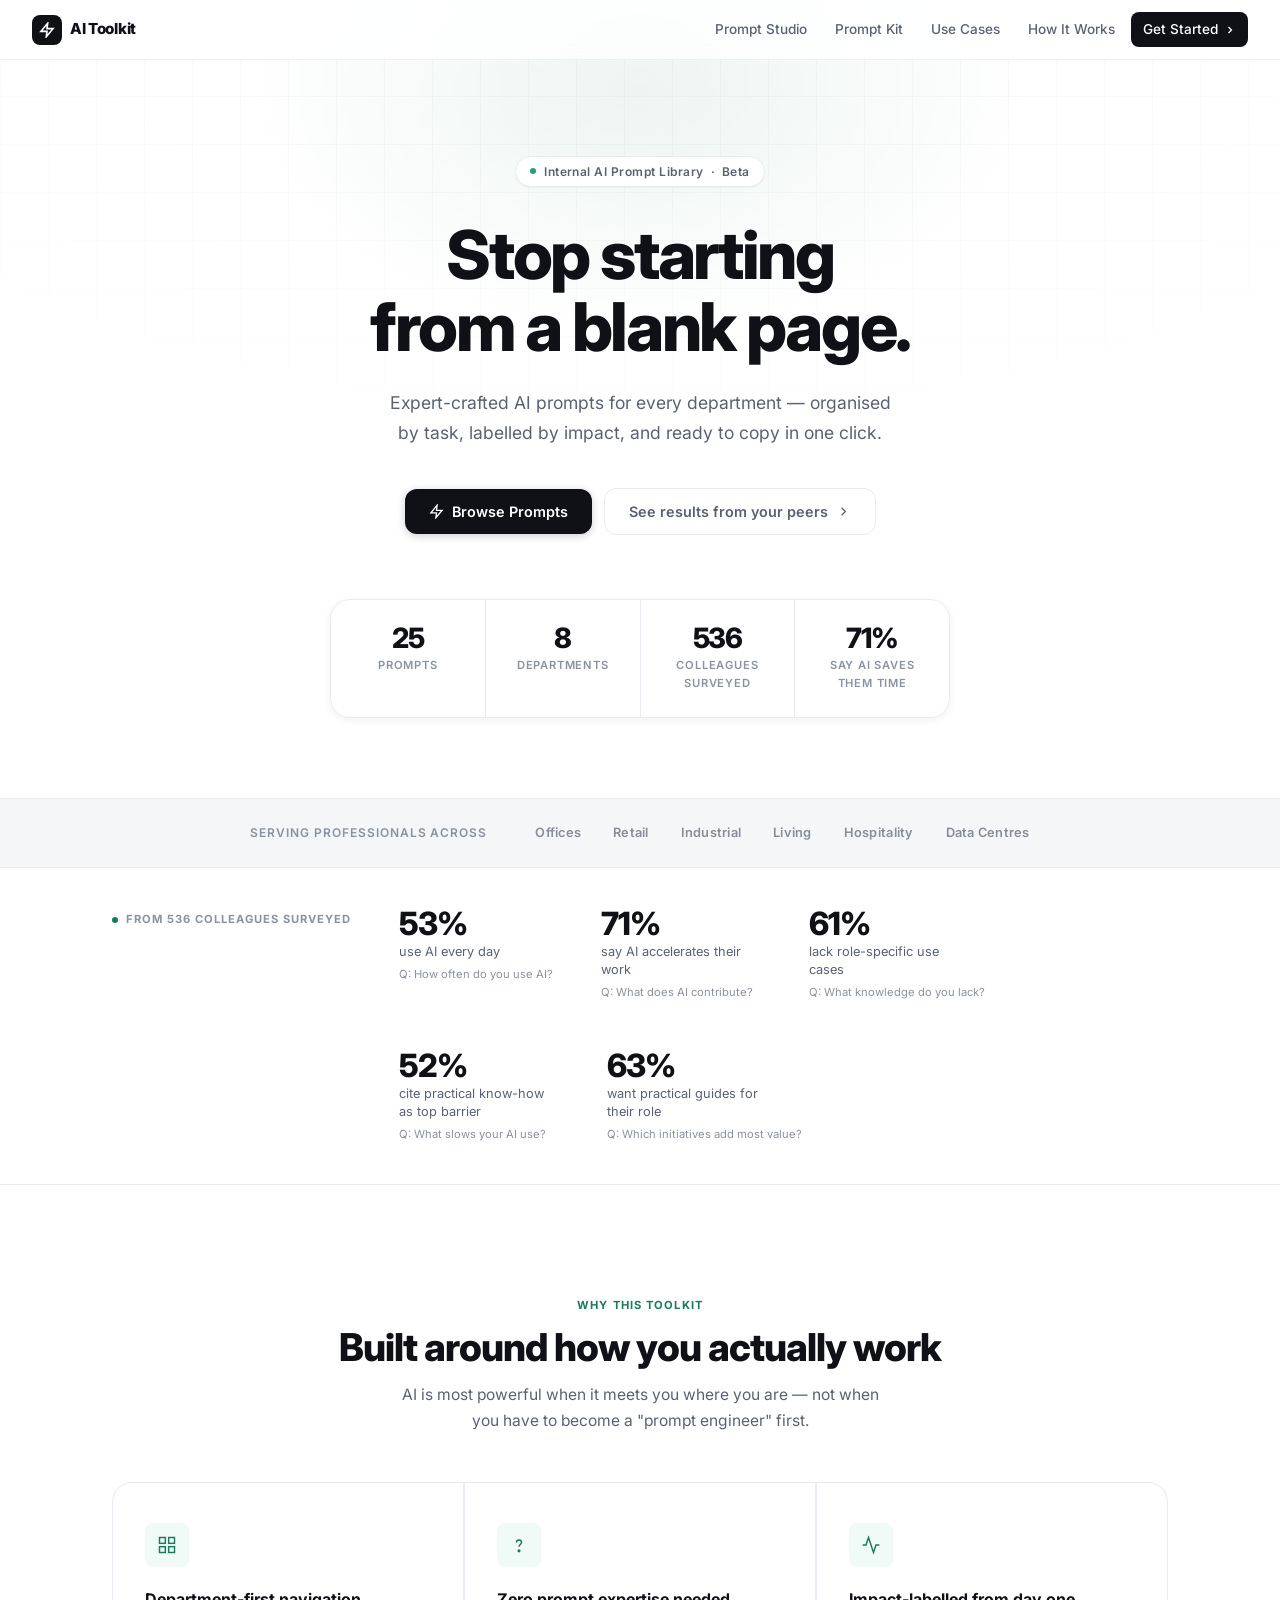
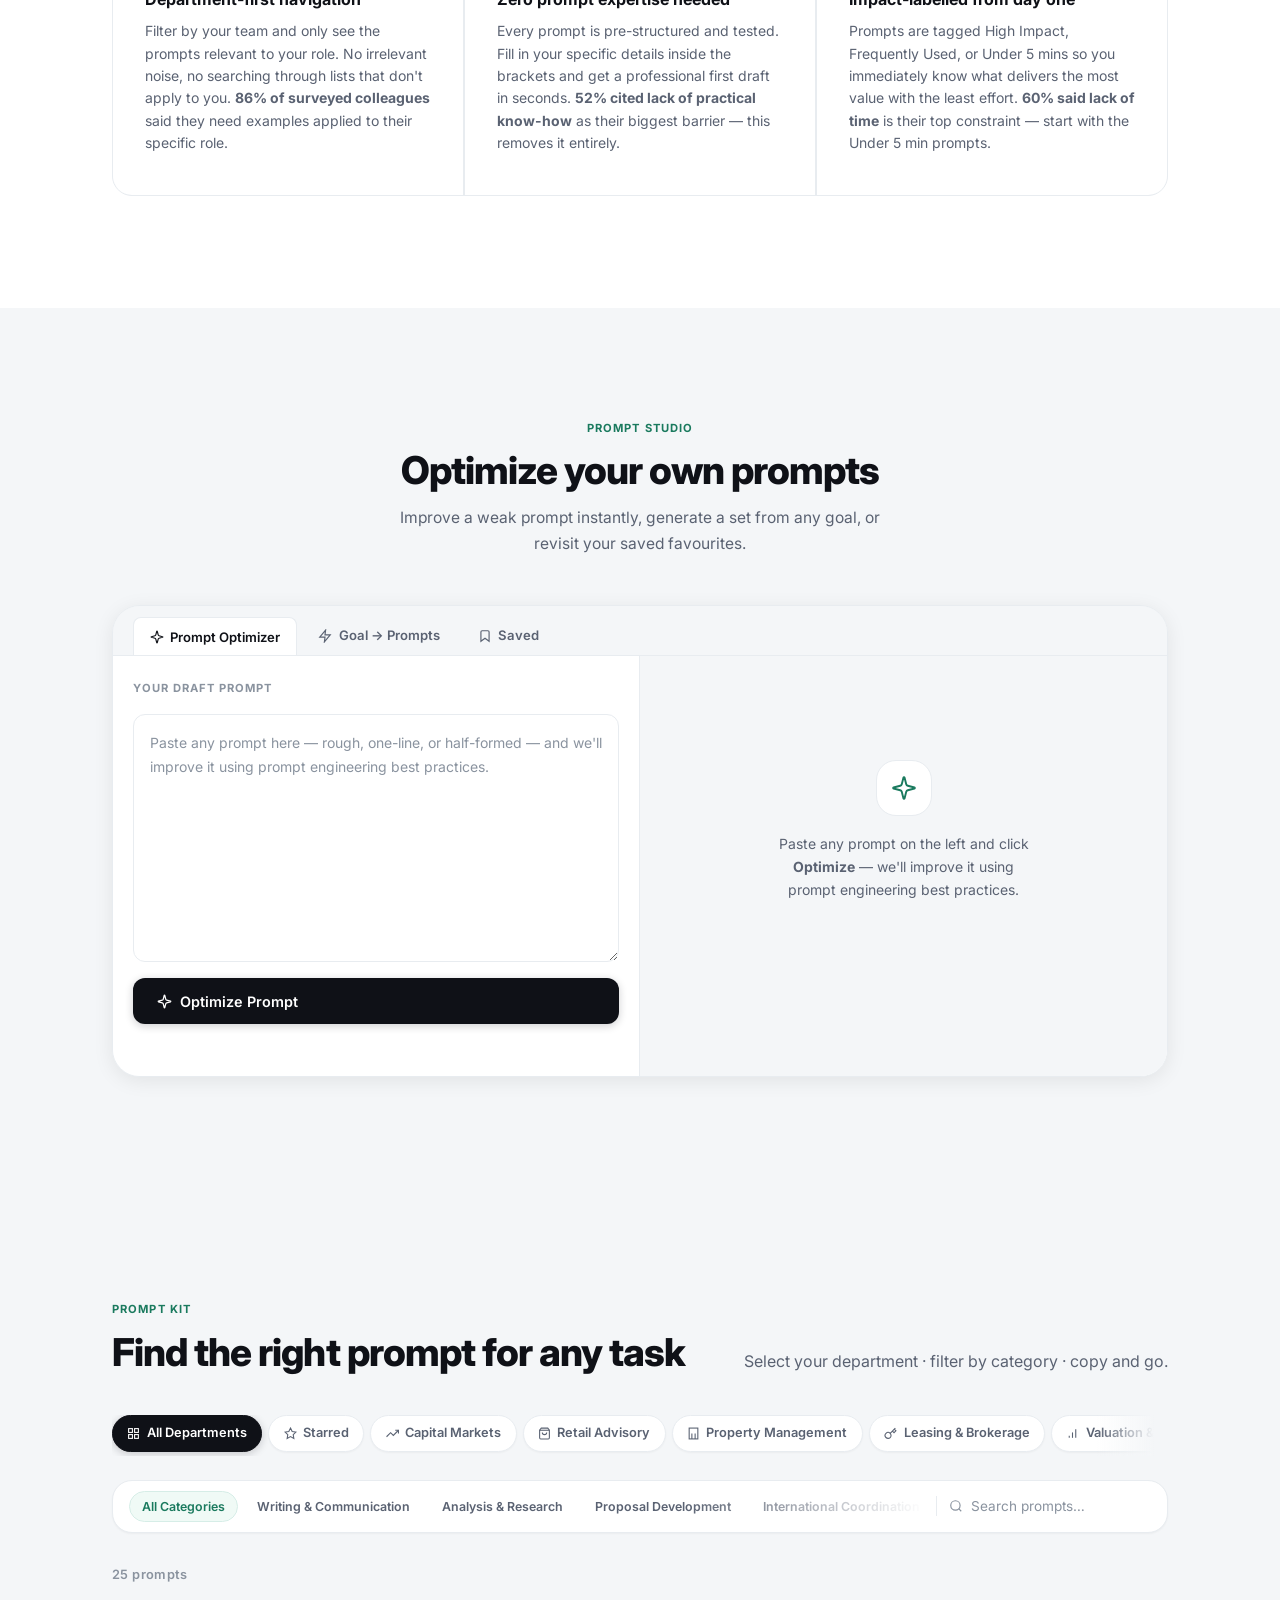
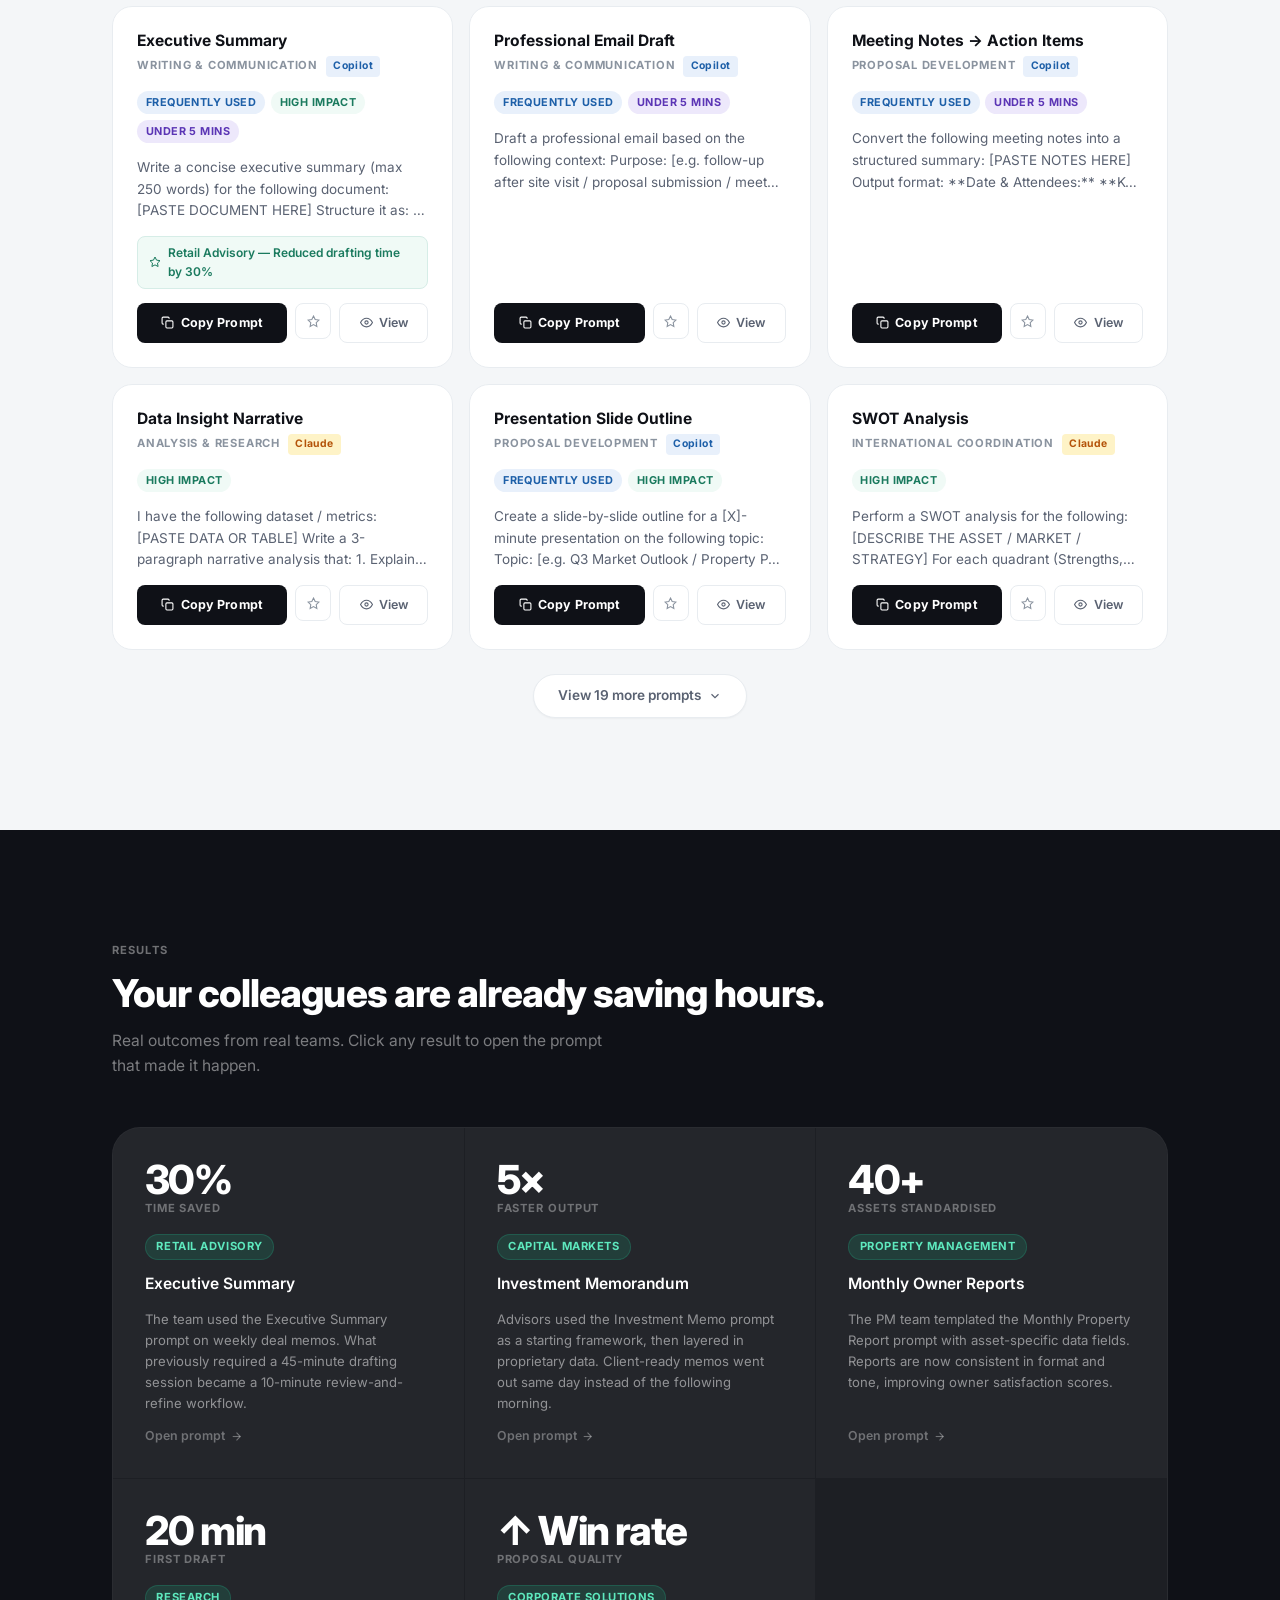
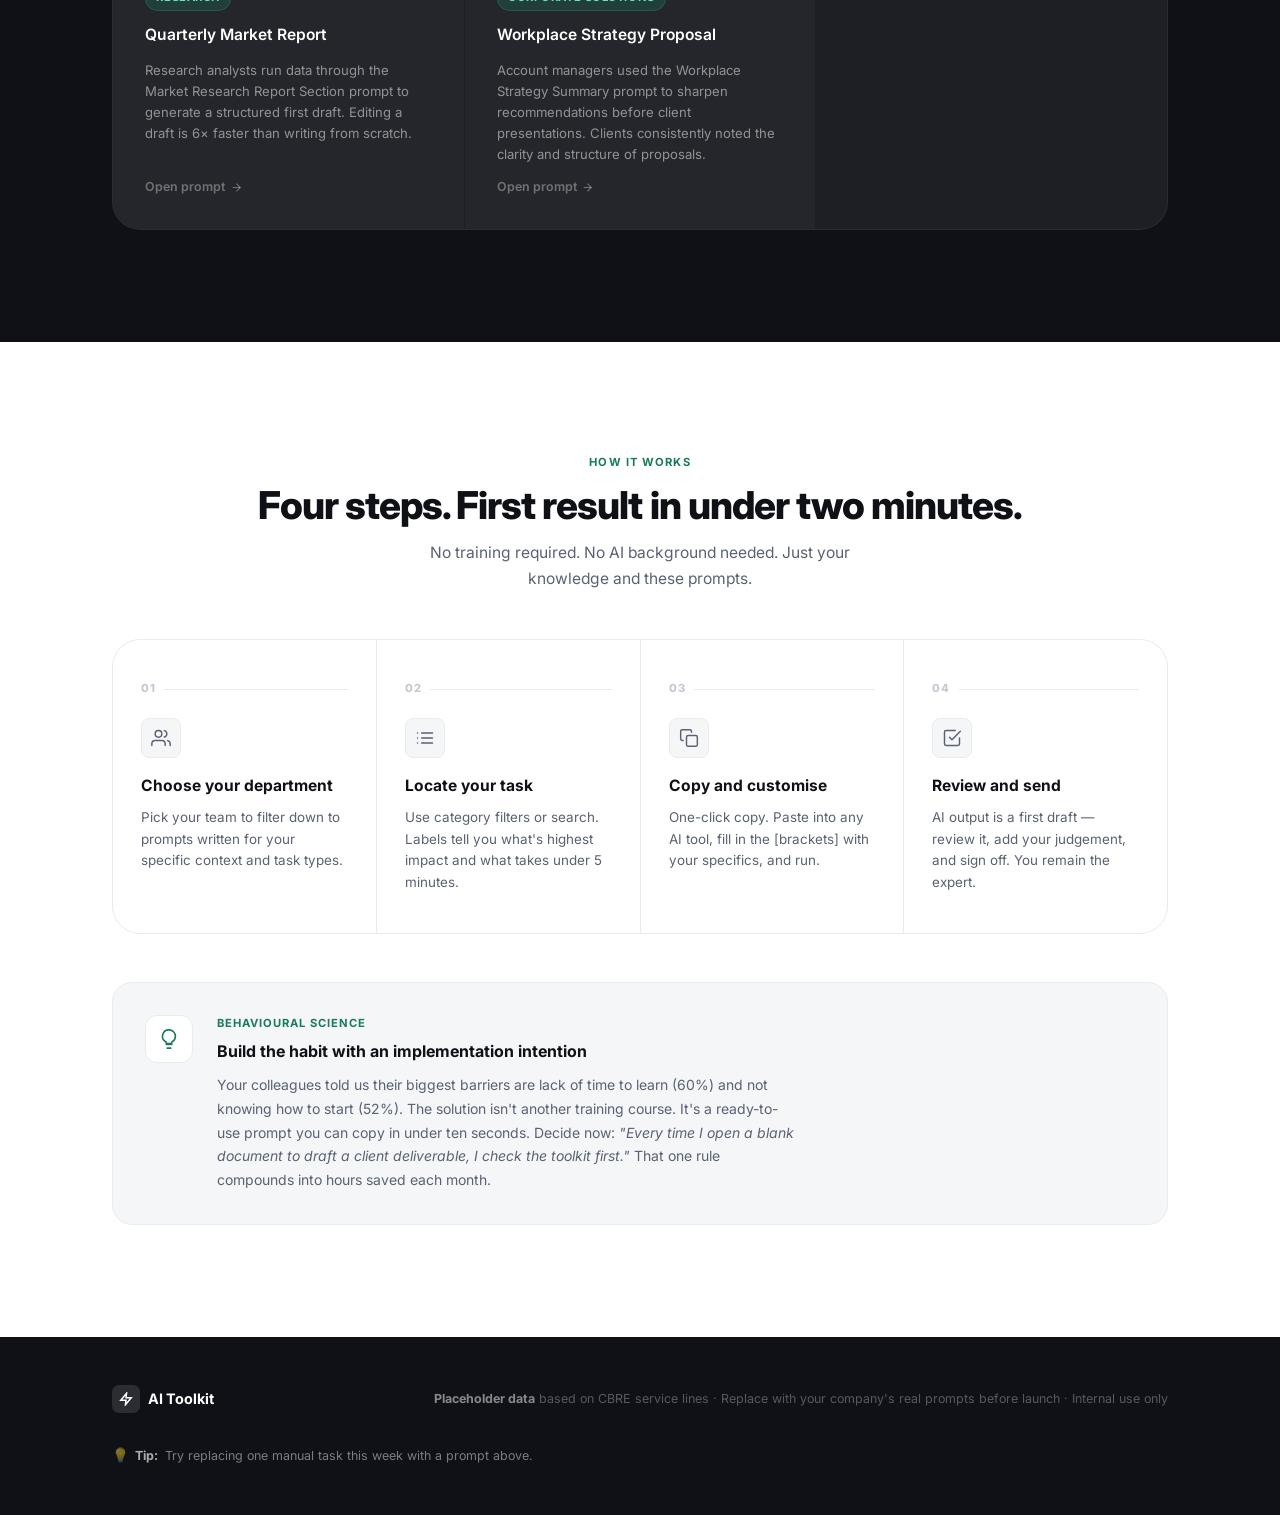
==== commit de08d08b: "add right-fade scroll hints to dept tabs and category pills" ====
--- a/index.html
+++ b/index.html
@@ -296,7 +296,9 @@
     </div>
 
     <!-- Department rail -->
-    <div class="dept-rail" id="dept-tabs"></div>
+    <div class="dept-rail-wrap">
+      <div class="dept-rail" id="dept-tabs"></div>
+    </div>
 
     <!-- Filter bar -->
     <div class="filter-bar">
--- a/styles.css
+++ b/styles.css
@@ -557,14 +557,28 @@
 }
 
 /* Department tabs */
+.dept-rail-wrap {
+  position: relative;
+  margin-bottom: 1.5rem;
+}
+.dept-rail-wrap::after {
+  content: '';
+  position: absolute;
+  top: 0; right: 0;
+  width: 72px; height: 100%;
+  background: linear-gradient(to left, var(--ink-05) 20%, transparent 100%);
+  pointer-events: none;
+  z-index: 1;
+}
 .dept-rail {
   display:flex;
   flex-wrap:nowrap;
   gap:.375rem;
-  margin-bottom:1.5rem;
+  margin-bottom:0;
   overflow-x:auto;
   scrollbar-width:none;
   padding-bottom:.25rem;
+  padding-right: 64px; /* keep last tab clear of the fade */
 }
 .dept-rail::-webkit-scrollbar { display:none; }
 .dept-tab {
@@ -619,6 +633,9 @@
   scrollbar-width:none;
   flex:1;
   min-width:0;
+  /* fade right edge to signal more pills */
+  -webkit-mask-image: linear-gradient(to right, black 70%, transparent 100%);
+  mask-image: linear-gradient(to right, black 70%, transparent 100%);
 }
 .cat-pills::-webkit-scrollbar { display:none; }
 .cat-pill {
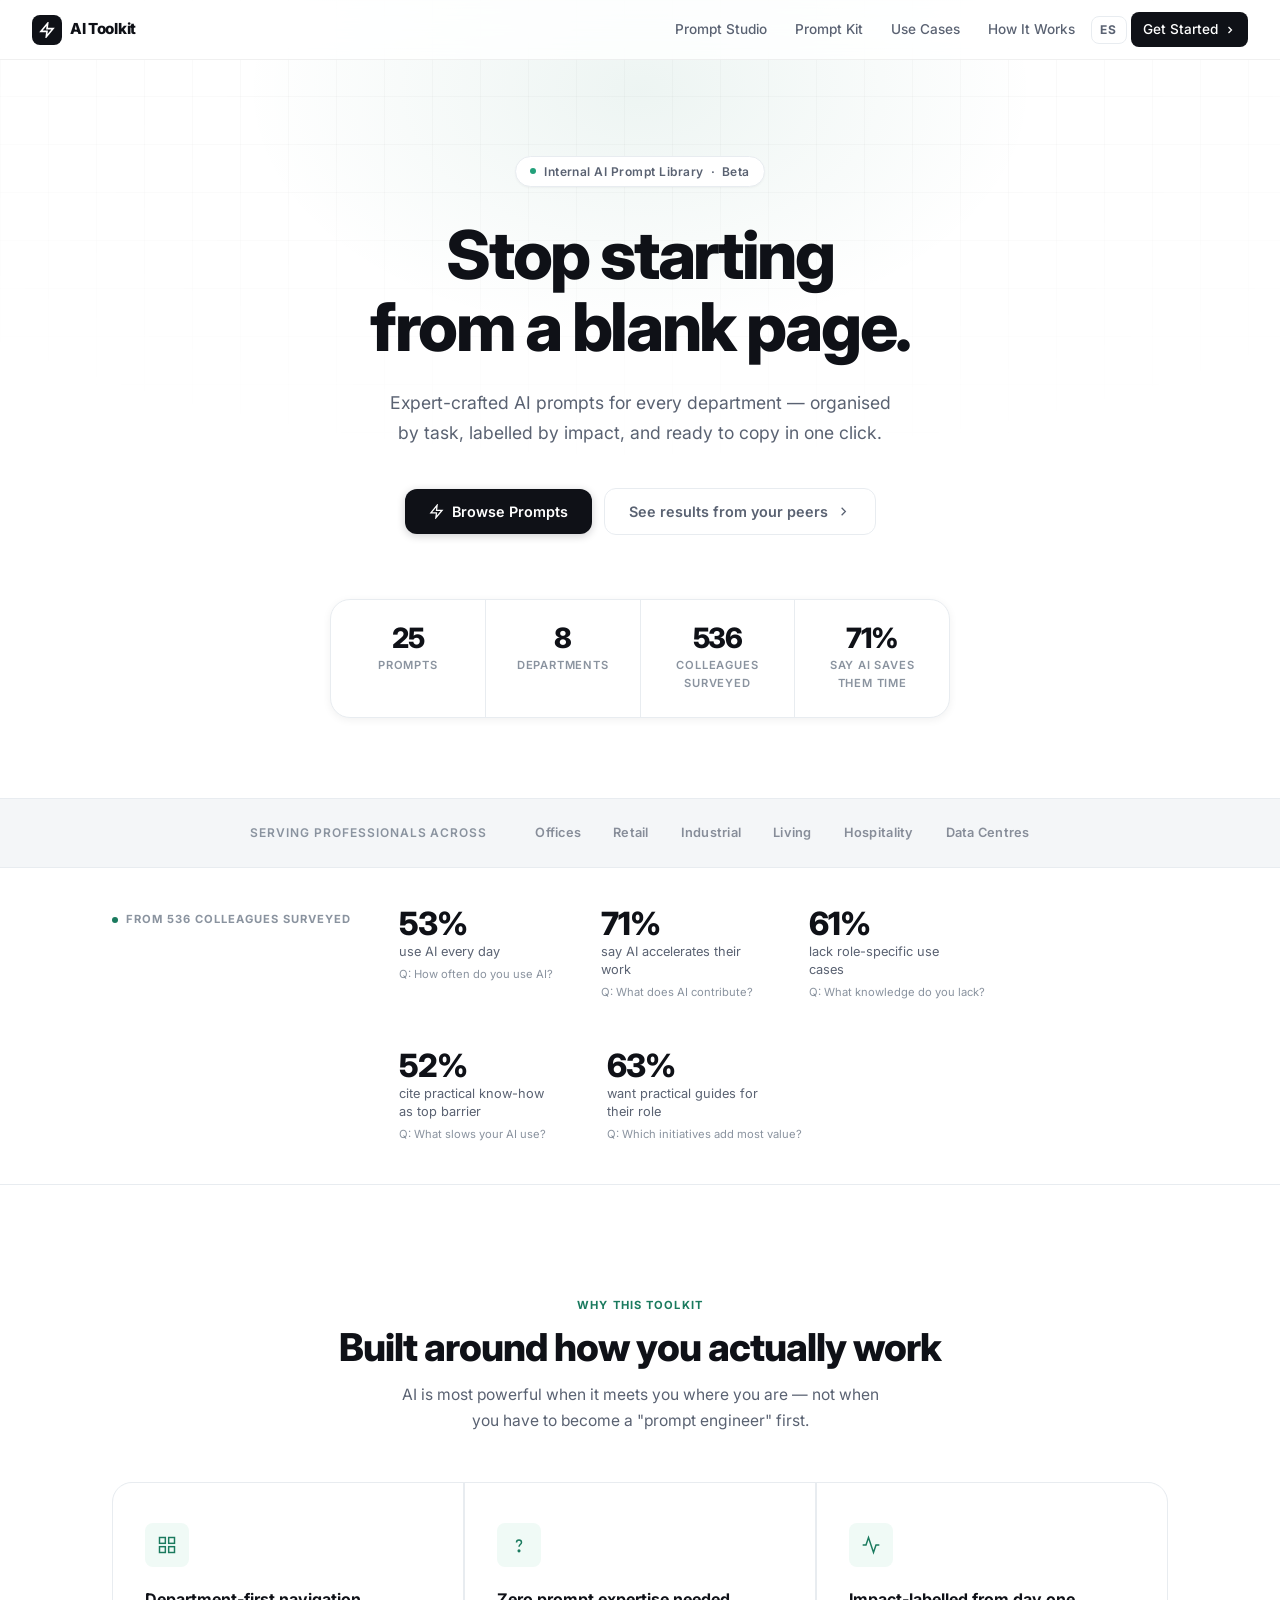
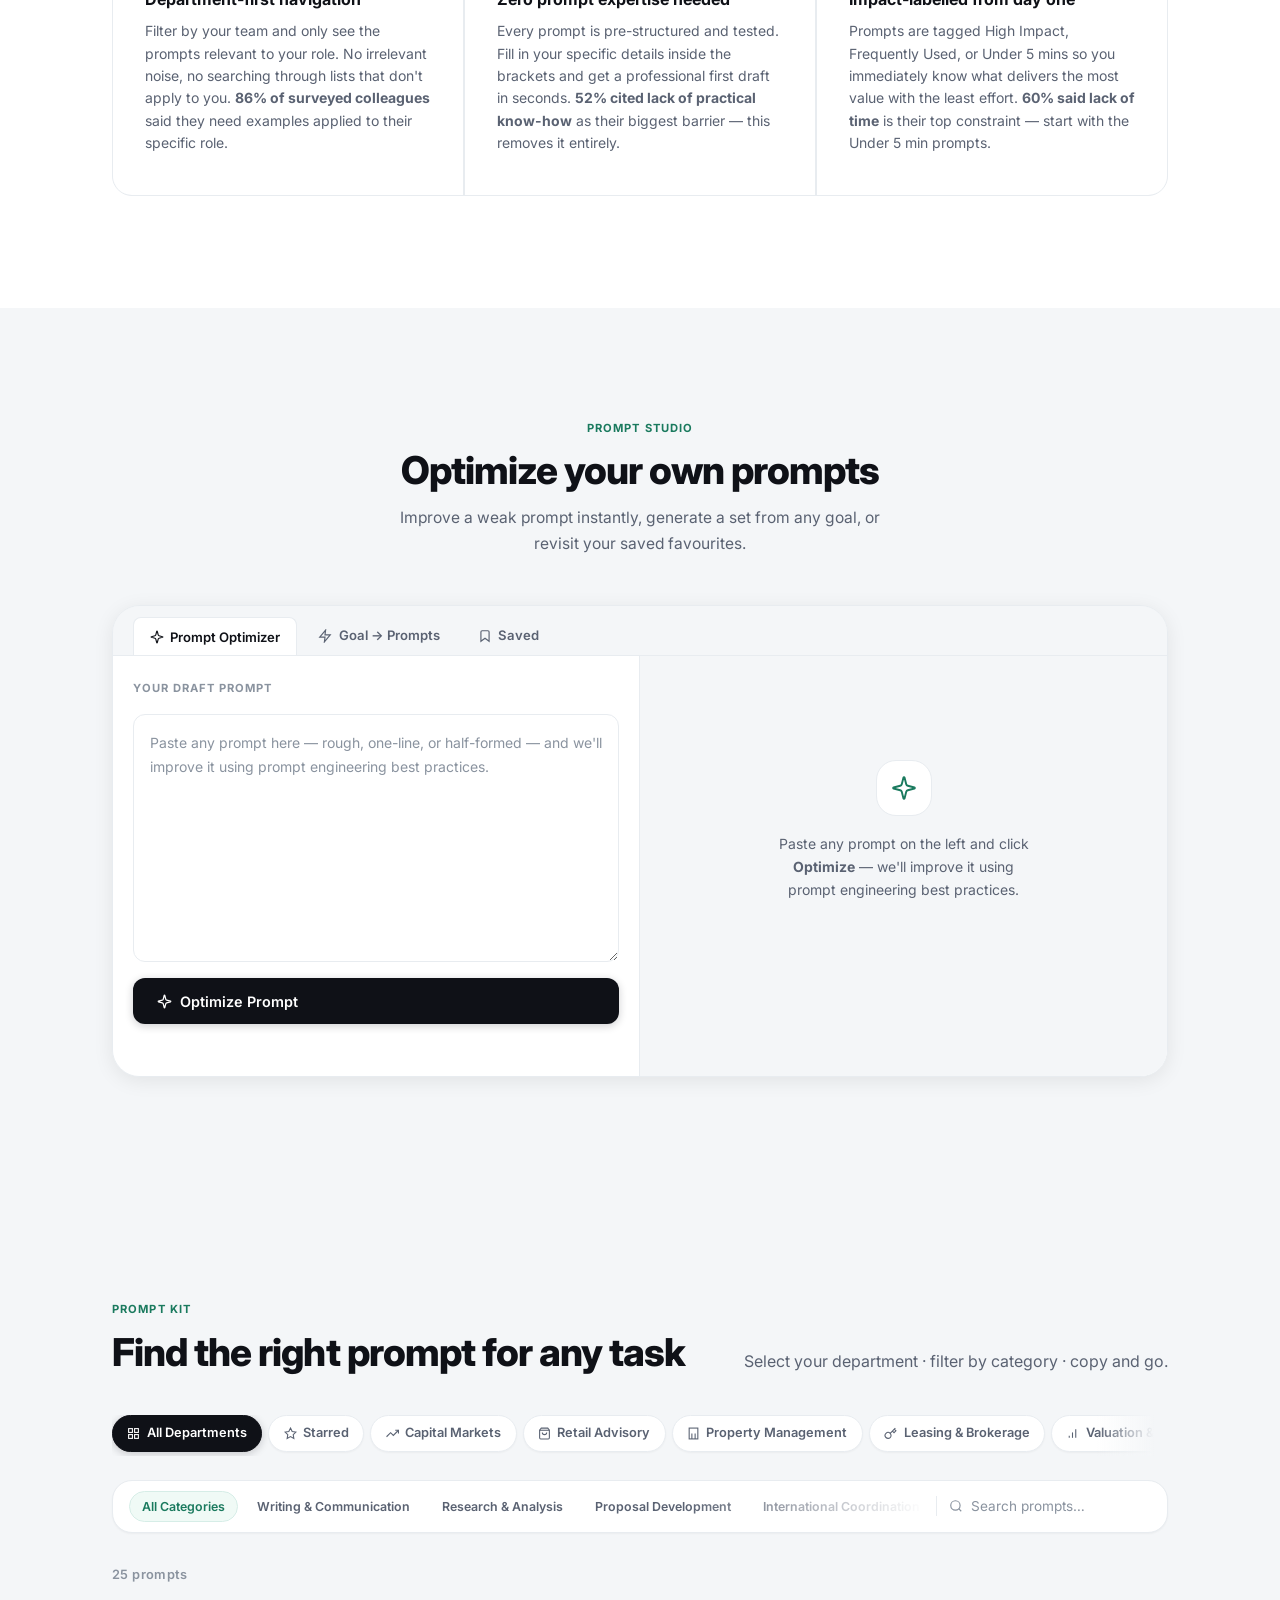
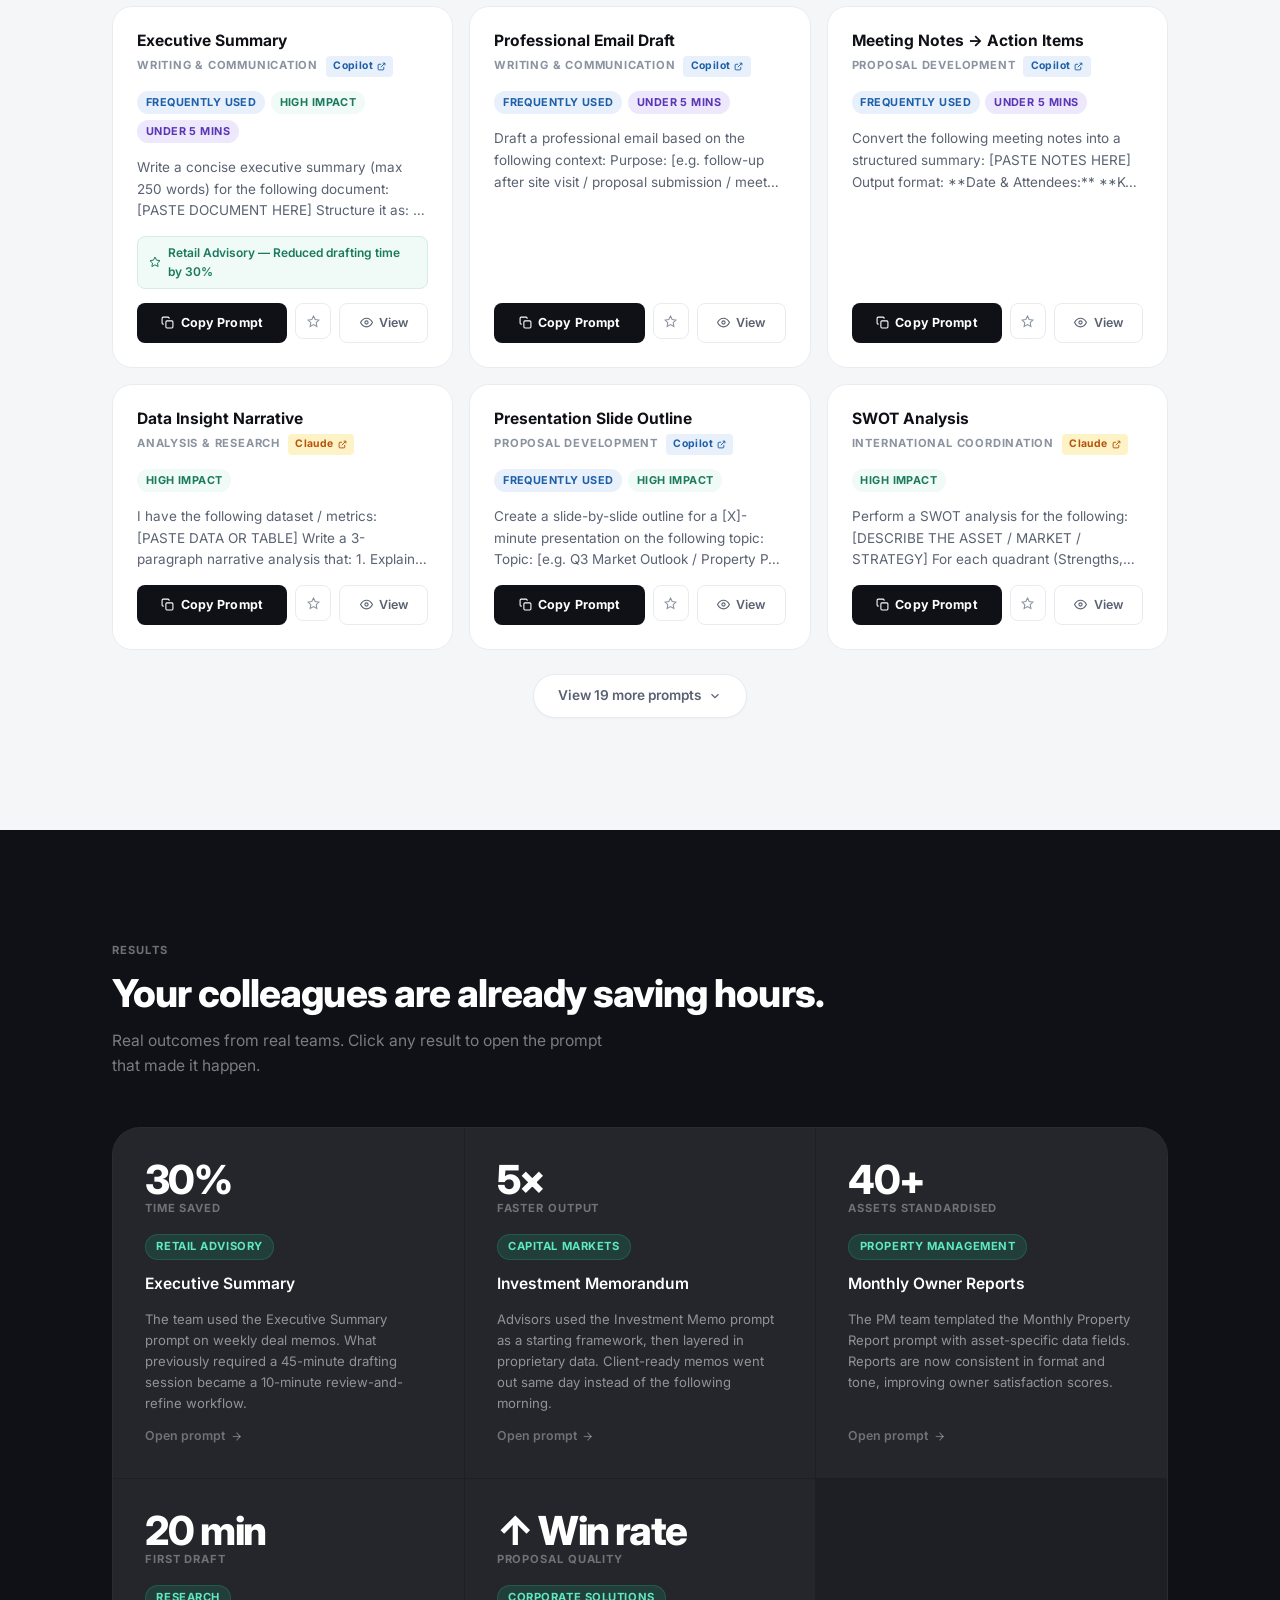
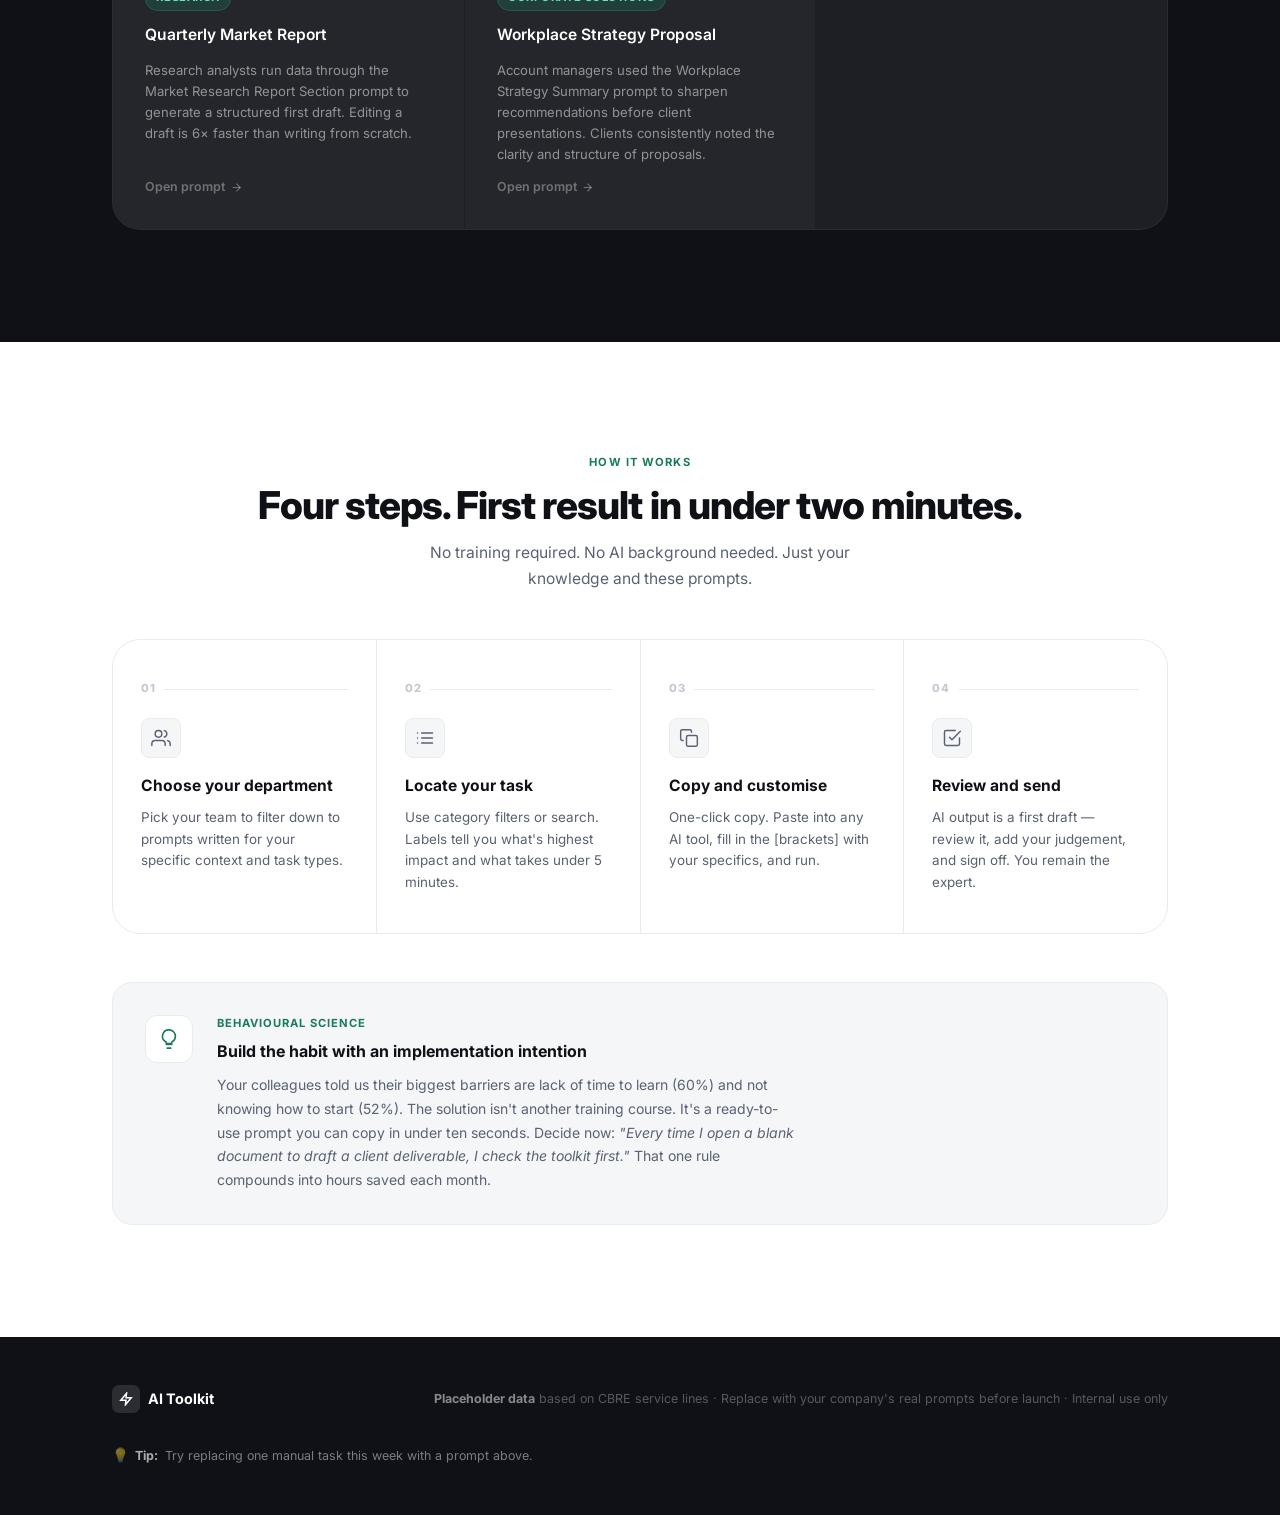
==== commit d7014d43: "add EN/ES language toggle — full UI translation" ====
--- a/index.html
+++ b/index.html
@@ -25,12 +25,13 @@
     AI Toolkit
   </a>
   <ul class="nav-links">
-    <li><a href="#ai-tools">Prompt Studio</a></li>
-    <li><a href="#catalogue">Prompt Kit</a></li>
-    <li><a href="#use-cases">Use Cases</a></li>
-    <li><a href="#how-it-works">How It Works</a></li>
+    <li><a href="#ai-tools" data-i18n="nav_studio">Prompt Studio</a></li>
+    <li><a href="#catalogue" data-i18n="nav_kit">Prompt Kit</a></li>
+    <li><a href="#use-cases" data-i18n="nav_usecases">Use Cases</a></li>
+    <li><a href="#how-it-works" data-i18n="nav_howitworks">How It Works</a></li>
+    <li><button class="lang-toggle" id="lang-toggle" onclick="switchLang()" title="Switch language">ES</button></li>
     <li><a href="#catalogue" class="nav-cta-btn">
-      Get Started
+      <span data-i18n="nav_getstarted">Get Started</span>
       <svg width="12" height="12" viewBox="0 0 24 24" fill="none" stroke="currentColor" stroke-width="2.5"><polyline points="9 18 15 12 9 6"/></svg>
     </a></li>
   </ul>
@@ -50,14 +51,14 @@
 
       <div class="hero-badge">
         <div class="hero-badge-dot"></div>
-        Internal AI Prompt Library &nbsp;·&nbsp; Beta
-      </div>
-
-      <h1 class="hero-title">
+        <span data-i18n="hero_badge">Internal AI Prompt Library &nbsp;·&nbsp; Beta</span>
+      </div>
+
+      <h1 class="hero-title" data-i18n="hero_title">
         Stop starting<br>from a blank page.
       </h1>
 
-      <p class="hero-subtitle">
+      <p class="hero-subtitle" data-i18n="hero_subtitle">
         Expert-crafted AI prompts for every department — organised by task,
         labelled by impact, and ready to copy in one click.
       </p>
@@ -80,15 +81,15 @@
         </div>
         <div class="hero-stat">
           <div class="hero-stat-value">8</div>
-          <div class="hero-stat-label">Departments</div>
+          <div class="hero-stat-label" data-i18n="stat_depts">Departments</div>
         </div>
         <div class="hero-stat">
           <div class="hero-stat-value">536</div>
-          <div class="hero-stat-label">Colleagues surveyed</div>
+          <div class="hero-stat-label" data-i18n="stat_colleagues">Colleagues surveyed</div>
         </div>
         <div class="hero-stat">
           <div class="hero-stat-value">71%</div>
-          <div class="hero-stat-label">Say AI saves them time</div>
+          <div class="hero-stat-label" data-i18n="stat_ai_saves">Say AI saves them time</div>
         </div>
       </div>
 
@@ -206,9 +207,9 @@
   <div class="container">
 
     <div class="section-hdr centered reveal">
-      <div class="section-eyebrow">Prompt Studio</div>
-      <h2 class="section-title">Optimize your own prompts</h2>
-      <p class="section-sub">Improve a weak prompt instantly, generate a set from any goal, or revisit your saved favourites.</p>
+      <div class="section-eyebrow" data-i18n="ps_eyebrow">Prompt Studio</div>
+      <h2 class="section-title" data-i18n="ps_title">Optimize your own prompts</h2>
+      <p class="section-sub" data-i18n="ps_sub">Improve a weak prompt instantly, generate a set from any goal, or revisit your saved favourites.</p>
     </div>
 
     <div class="tools-outer reveal">
@@ -456,6 +457,7 @@
 <div class="modal-overlay" id="modal-overlay"></div>
 
 <script src="data.js"></script>
+<script src="translations.js"></script>
 <script src="app.js"></script>
 <script src="tools.js"></script>
 </body>
--- a/styles.css
+++ b/styles.css
@@ -211,6 +211,23 @@
   transform:translateY(-1px);
   color:var(--white) !important;
 }
+
+.lang-toggle {
+  display: inline-flex;
+  align-items: center;
+  justify-content: center;
+  width: 36px; height: 28px;
+  border-radius: var(--r-sm);
+  border: 1.5px solid var(--ink-10);
+  background: var(--white);
+  color: var(--ink-60);
+  font-size: .75rem;
+  font-weight: 700;
+  letter-spacing: .06em;
+  cursor: pointer;
+  transition: all var(--dur) var(--ease);
+}
+.lang-toggle:hover { background: var(--ink-05); color: var(--ink); border-color: var(--ink-20); }
 
 .nav-mobile-toggle {
   display:none;
@@ -753,6 +770,16 @@
 .tool-copilot { background:var(--blue-light);    color:var(--blue);   }
 .tool-ellis   { background:var(--accent-xlight); color:var(--accent); }
 .tool-claude  { background:var(--amber-light);   color:var(--amber);  }
+
+.tool-badge-link {
+  display: inline-flex;
+  align-items: center;
+  gap: .25rem;
+  cursor: pointer;
+  text-decoration: none;
+  transition: opacity var(--dur) var(--ease), transform var(--dur) var(--ease);
+}
+.tool-badge-link:hover { opacity: .75; transform: translateY(-1px); }
 
 /* Modal tool meta row */
 .modal-top-meta {
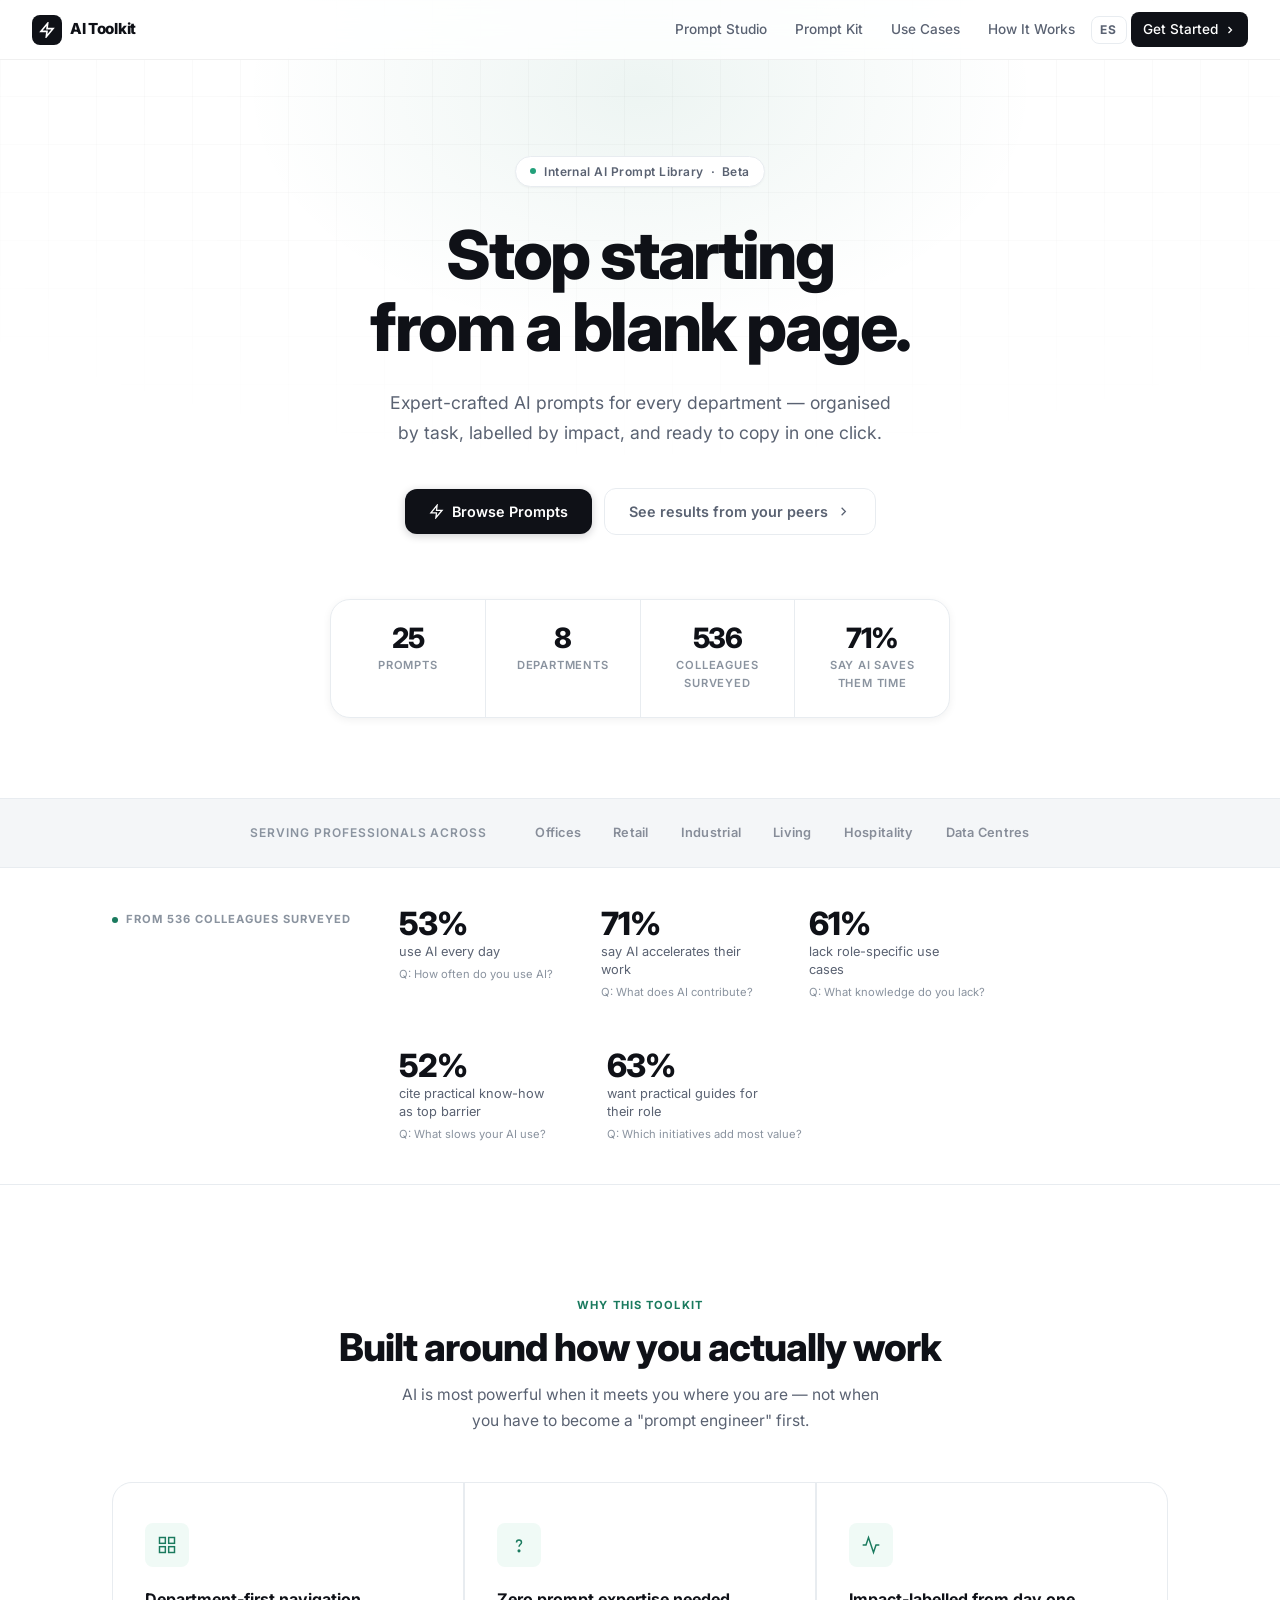
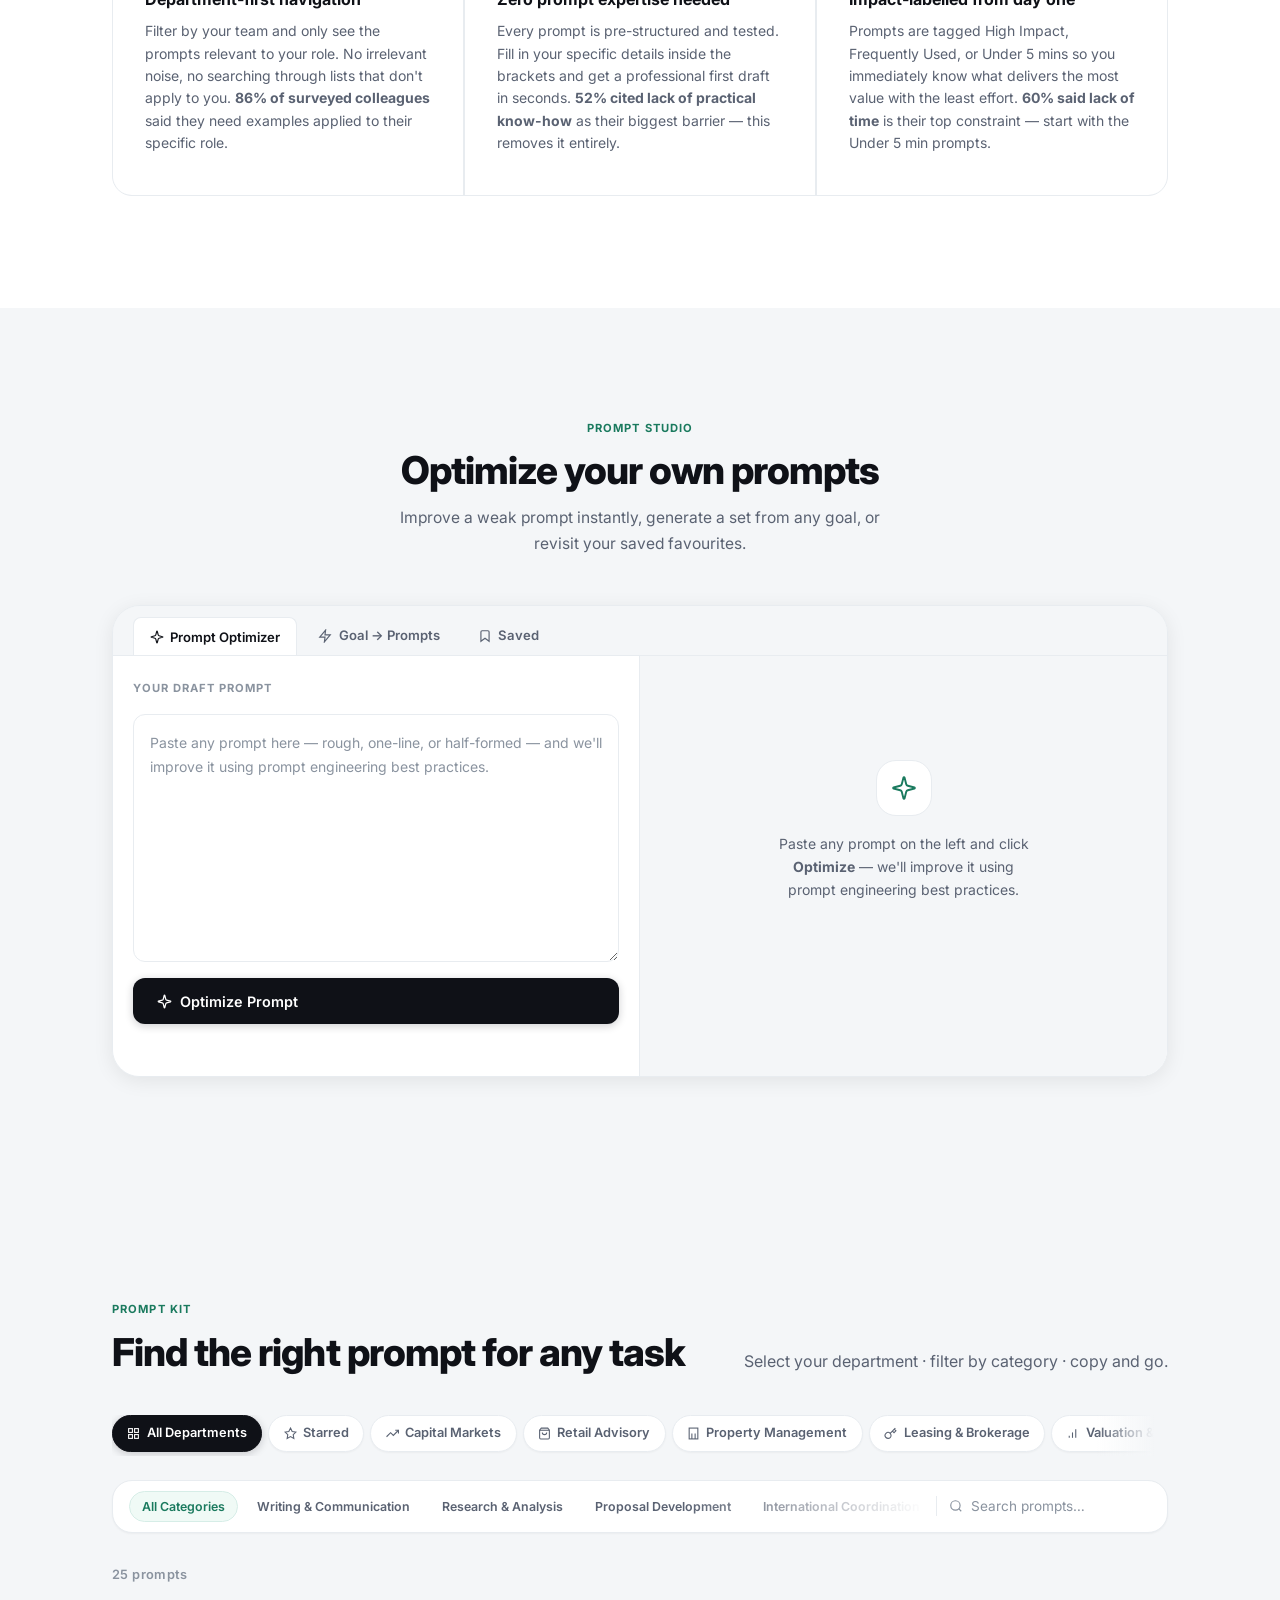
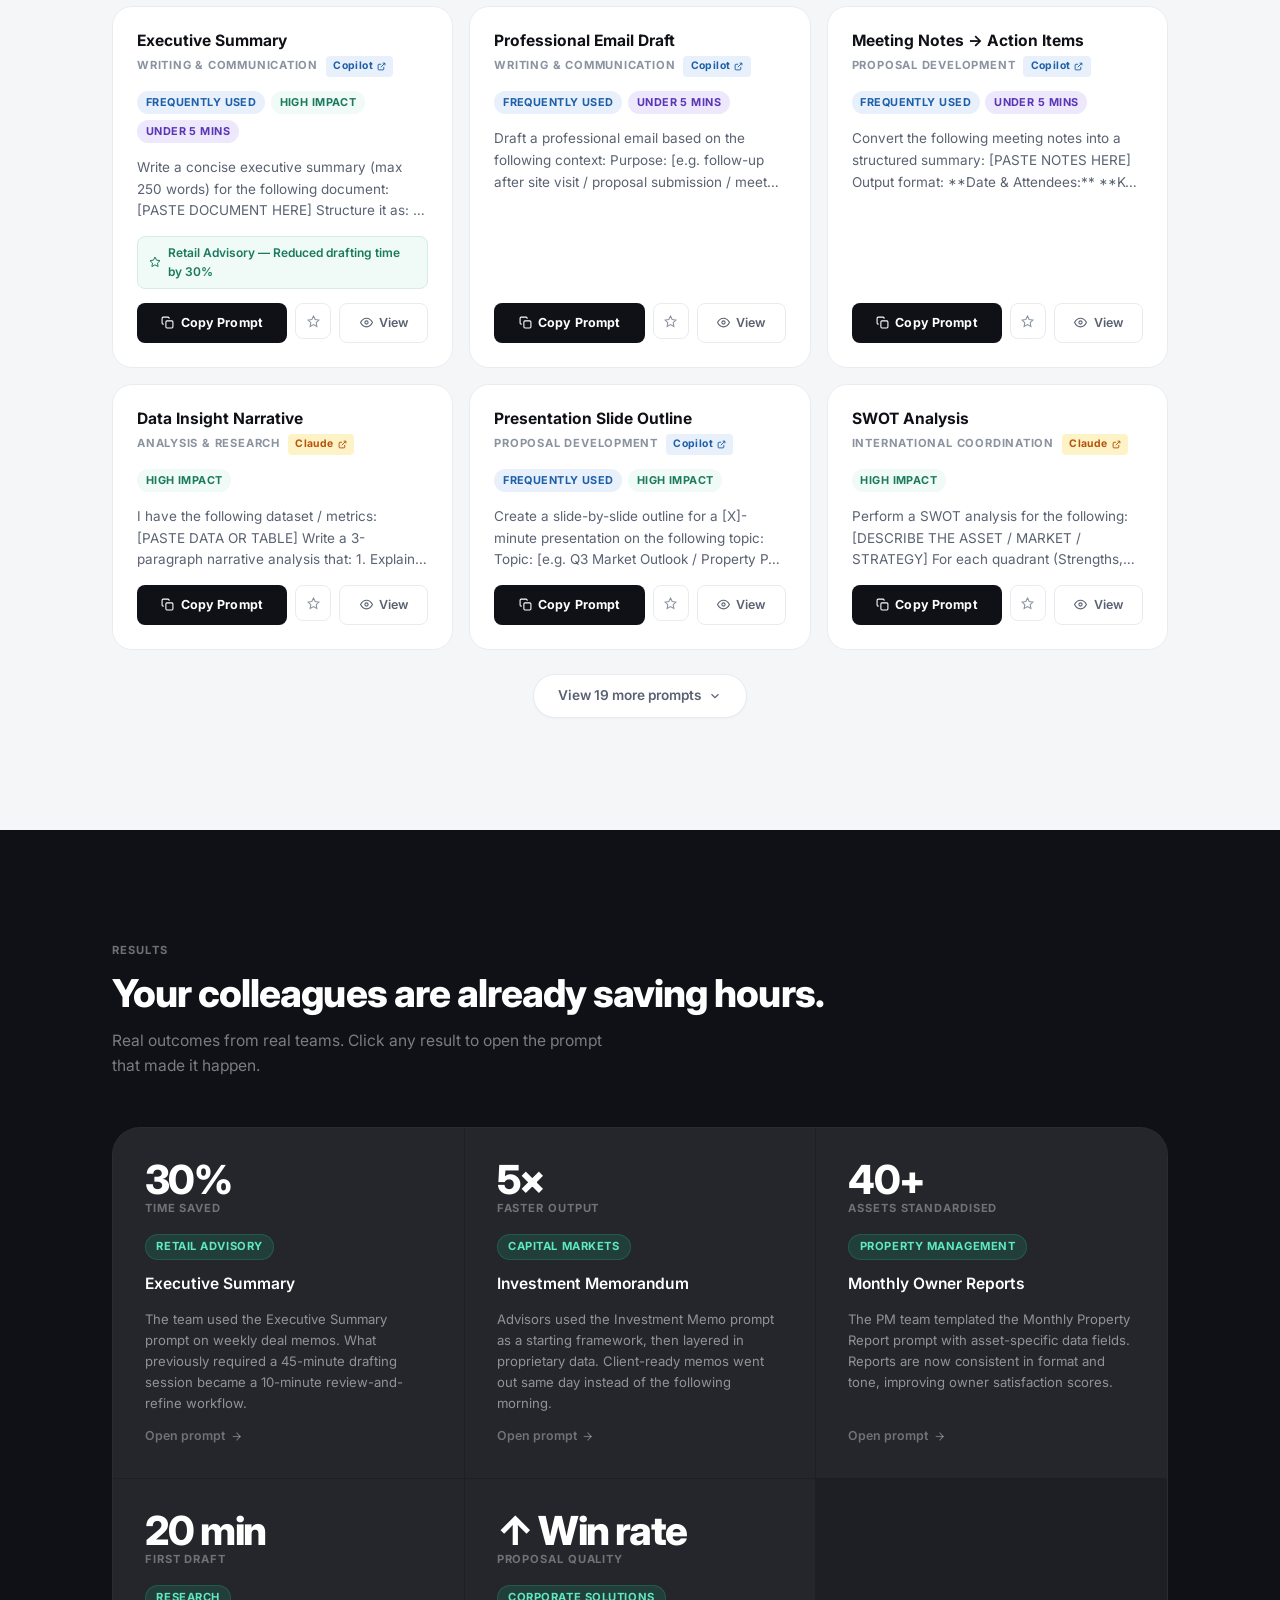
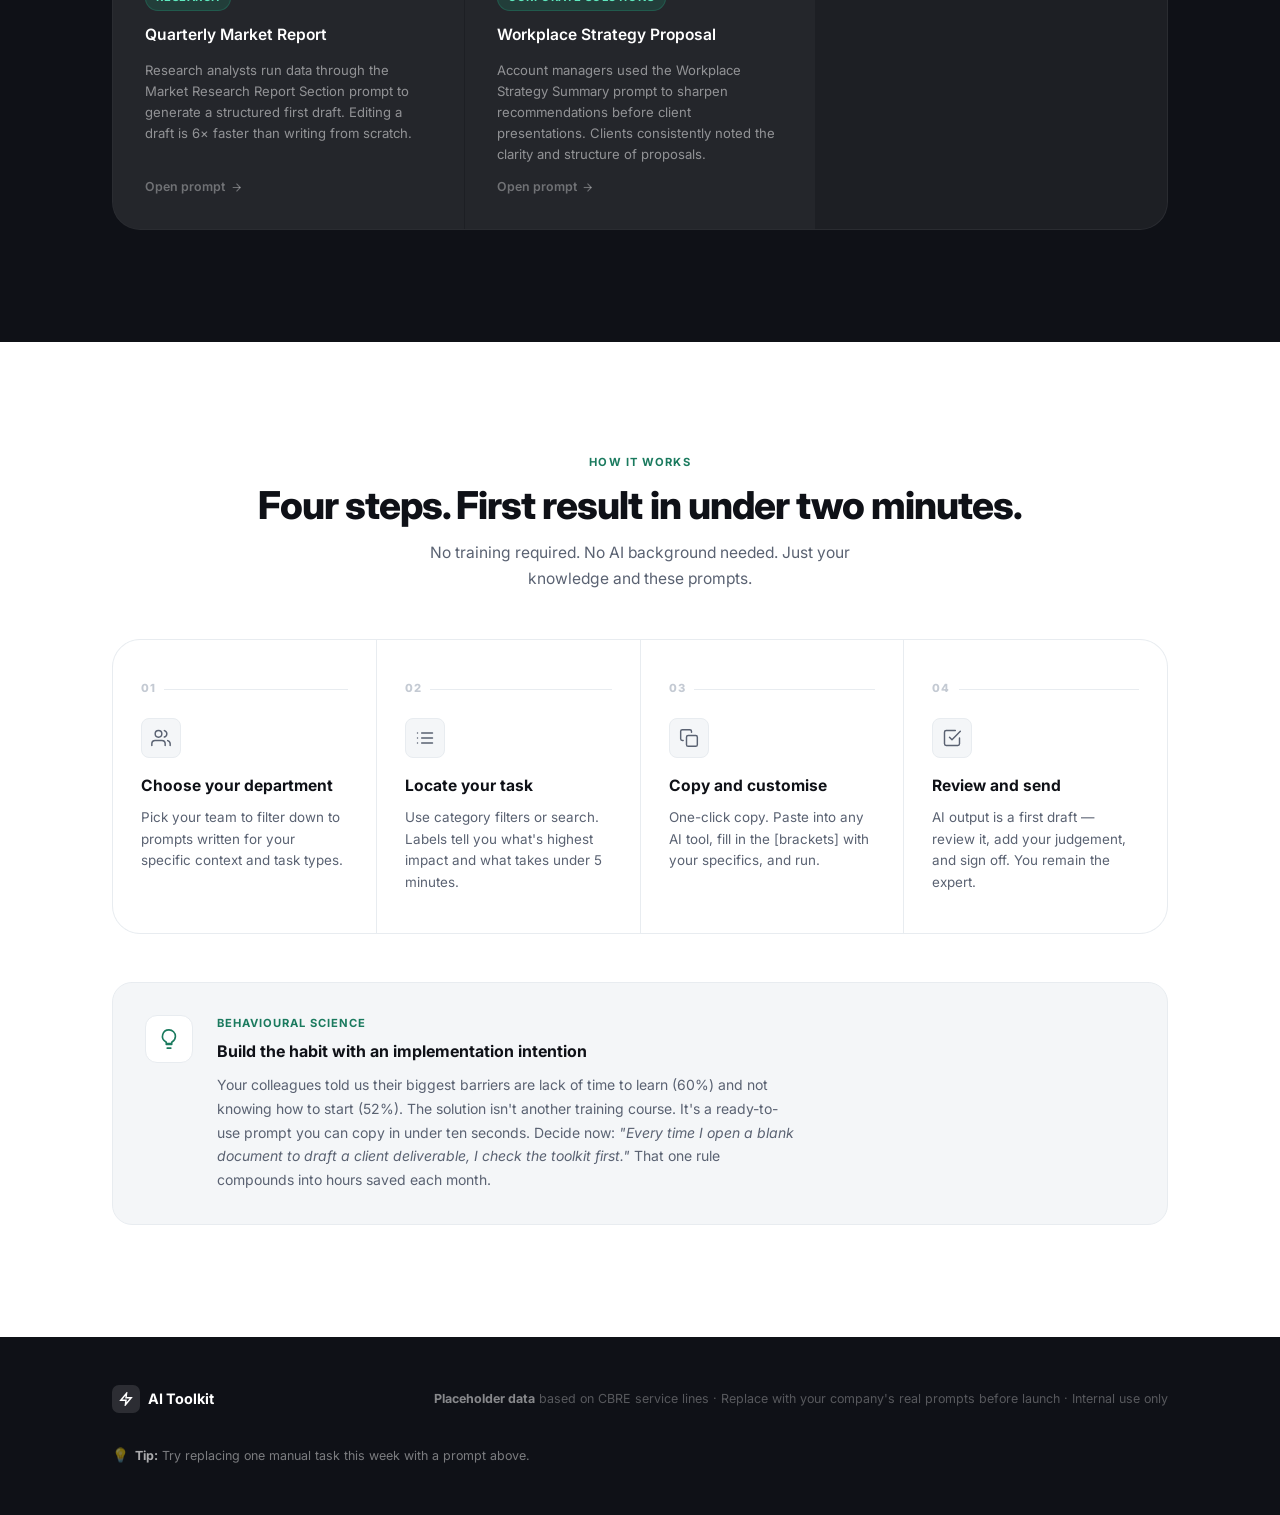
==== commit 98f8fd36: "complete Spanish translation — every UI element covered" ====
--- a/index.html
+++ b/index.html
@@ -66,10 +66,10 @@
       <div class="hero-actions">
         <a href="#catalogue" class="btn btn-dark">
           <svg viewBox="0 0 24 24" fill="none" stroke="currentColor" stroke-width="2"><path d="M13 2L3 14h9l-1 8 10-12h-9l1-8z"/></svg>
-          Browse Prompts
+          <span data-i18n="hero_btn_browse">Browse Prompts</span>
         </a>
         <a href="#use-cases" class="btn btn-ghost">
-          See results from your peers
+          <span data-i18n="hero_btn_peers">See results from your peers</span>
           <svg viewBox="0 0 24 24" fill="none" stroke="currentColor" stroke-width="2"><polyline points="9 18 15 12 9 6"/></svg>
         </a>
       </div>
@@ -77,7 +77,7 @@
       <div class="hero-stats">
         <div class="hero-stat">
           <div class="hero-stat-value" id="stat-prompts">25</div>
-          <div class="hero-stat-label">Prompts</div>
+          <div class="hero-stat-label" data-i18n="stat_prompts">Prompts</div>
         </div>
         <div class="hero-stat">
           <div class="hero-stat-value">8</div>
@@ -103,14 +103,14 @@
 <div class="proof-strip">
   <div class="container">
     <div class="proof-strip-inner">
-      <span class="proof-label">Serving professionals across</span>
+      <span class="proof-label" data-i18n="proof_label">Serving professionals across</span>
       <div class="proof-dept-list">
-        <span class="proof-dept">Offices</span>
-        <span class="proof-dept">Retail</span>
-        <span class="proof-dept">Industrial</span>
-        <span class="proof-dept">Living</span>
-        <span class="proof-dept">Hospitality</span>
-        <span class="proof-dept">Data Centres</span>
+        <span class="proof-dept" data-i18n="proof_offices">Offices</span>
+        <span class="proof-dept" data-i18n="proof_retail">Retail</span>
+        <span class="proof-dept" data-i18n="proof_industrial">Industrial</span>
+        <span class="proof-dept" data-i18n="proof_living">Living</span>
+        <span class="proof-dept" data-i18n="proof_hospitality">Hospitality</span>
+        <span class="proof-dept" data-i18n="proof_data">Data Centres</span>
       </div>
     </div>
   </div>
@@ -124,33 +124,33 @@
     <div class="survey-strip-inner">
       <div class="survey-strip-label">
         <div class="survey-strip-dot"></div>
-        From 536 colleagues surveyed
+        <span data-i18n="survey_label">From 536 colleagues surveyed</span>
       </div>
       <div class="survey-insights">
         <div class="survey-insight">
-          <div class="survey-insight-value">53%</div>
-          <div class="survey-insight-label">use AI every day</div>
-          <div class="survey-insight-source">Q: How often do you use AI?</div>
+          <div class="survey-insight-value" data-i18n="survey_v1">53%</div>
+          <div class="survey-insight-label" data-i18n="survey_l1">use AI every day</div>
+          <div class="survey-insight-source" data-i18n="survey_q1">Q: How often do you use AI?</div>
         </div>
         <div class="survey-insight">
-          <div class="survey-insight-value">71%</div>
-          <div class="survey-insight-label">say AI accelerates their work</div>
-          <div class="survey-insight-source">Q: What does AI contribute?</div>
+          <div class="survey-insight-value" data-i18n="survey_v2">71%</div>
+          <div class="survey-insight-label" data-i18n="survey_l2">say AI accelerates their work</div>
+          <div class="survey-insight-source" data-i18n="survey_q2">Q: What does AI contribute?</div>
         </div>
         <div class="survey-insight">
-          <div class="survey-insight-value">61%</div>
-          <div class="survey-insight-label">lack role-specific use cases</div>
-          <div class="survey-insight-source">Q: What knowledge do you lack?</div>
+          <div class="survey-insight-value" data-i18n="survey_v3">61%</div>
+          <div class="survey-insight-label" data-i18n="survey_l3">lack role-specific use cases</div>
+          <div class="survey-insight-source" data-i18n="survey_q3">Q: What knowledge do you lack?</div>
         </div>
         <div class="survey-insight">
-          <div class="survey-insight-value">52%</div>
-          <div class="survey-insight-label">cite practical know-how as top barrier</div>
-          <div class="survey-insight-source">Q: What slows your AI use?</div>
+          <div class="survey-insight-value" data-i18n="survey_v4">52%</div>
+          <div class="survey-insight-label" data-i18n="survey_l4">cite practical know-how as top barrier</div>
+          <div class="survey-insight-source" data-i18n="survey_q4">Q: What slows your AI use?</div>
         </div>
         <div class="survey-insight">
-          <div class="survey-insight-value">63%</div>
-          <div class="survey-insight-label">want practical guides for their role</div>
-          <div class="survey-insight-source">Q: Which initiatives add most value?</div>
+          <div class="survey-insight-value" data-i18n="survey_v5">63%</div>
+          <div class="survey-insight-label" data-i18n="survey_l5">want practical guides for their role</div>
+          <div class="survey-insight-source" data-i18n="survey_q5">Q: Which initiatives add most value?</div>
         </div>
       </div>
     </div>
@@ -163,9 +163,9 @@
 <section class="section-gap" id="value">
   <div class="container">
     <div class="section-hdr centered reveal">
-      <div class="section-eyebrow">Why This Toolkit</div>
-      <h2 class="section-title">Built around how you actually work</h2>
-      <p class="section-sub">AI is most powerful when it meets you where you are — not when you have to become a "prompt engineer" first.</p>
+      <div class="section-eyebrow" data-i18n="vp_eyebrow">Why This Toolkit</div>
+      <h2 class="section-title" data-i18n="vp_title">Built around how you actually work</h2>
+      <p class="section-sub" data-i18n="vp_sub">AI is most powerful when it meets you where you are — not when you have to become a "prompt engineer" first.</p>
     </div>
     <div class="value-grid reveal">
       <div class="value-card">
@@ -175,8 +175,8 @@
             <rect x="14" y="14" width="7" height="7"/><rect x="3" y="14" width="7" height="7"/>
           </svg>
         </div>
-        <h3>Department-first navigation</h3>
-        <p>Filter by your team and only see the prompts relevant to your role. No irrelevant noise, no searching through lists that don't apply to you. <strong>86% of surveyed colleagues</strong> said they need examples applied to their specific role.</p>
+        <h3 data-i18n="vp_c1_title">Department-first navigation</h3>
+        <p data-i18n="vp_c1_body">Filter by your team and only see the prompts relevant to your role. No irrelevant noise, no searching through lists that don't apply to you. <strong>86% of surveyed colleagues</strong> said they need examples applied to their specific role.</p>
       </div>
       <div class="value-card">
         <div class="value-icon">
@@ -184,8 +184,8 @@
             <path d="M9 9a3 3 0 1 1 6 0c0 2-3 3-3 5"/><circle cx="12" cy="19" r="1"/>
           </svg>
         </div>
-        <h3>Zero prompt expertise needed</h3>
-        <p>Every prompt is pre-structured and tested. Fill in your specific details inside the brackets and get a professional first draft in seconds. <strong>52% cited lack of practical know-how</strong> as their biggest barrier — this removes it entirely.</p>
+        <h3 data-i18n="vp_c2_title">Zero prompt expertise needed</h3>
+        <p data-i18n="vp_c2_body">Every prompt is pre-structured and tested. Fill in your specific details inside the brackets and get a professional first draft in seconds. <strong>52% cited lack of practical know-how</strong> as their biggest barrier — this removes it entirely.</p>
       </div>
       <div class="value-card">
         <div class="value-icon">
@@ -193,8 +193,8 @@
             <polyline points="22 12 18 12 15 21 9 3 6 12 2 12"/>
           </svg>
         </div>
-        <h3>Impact-labelled from day one</h3>
-        <p>Prompts are tagged High Impact, Frequently Used, or Under 5 mins so you immediately know what delivers the most value with the least effort. <strong>60% said lack of time</strong> is their top constraint — start with the Under 5 min prompts.</p>
+        <h3 data-i18n="vp_c3_title">Impact-labelled from day one</h3>
+        <p data-i18n="vp_c3_body">Prompts are tagged High Impact, Frequently Used, or Under 5 mins so you immediately know what delivers the most value with the least effort. <strong>60% said lack of time</strong> is their top constraint — start with the Under 5 min prompts.</p>
       </div>
     </div>
   </div>
@@ -218,15 +218,15 @@
       <div class="tools-tab-strip">
         <button class="tools-tab active" data-tab="optimizer" onclick="switchToolsTab('optimizer')">
           <svg viewBox="0 0 24 24" fill="none" stroke="currentColor" stroke-width="2" width="14" height="14"><path d="M9.937 15.5A2 2 0 0 0 8.5 14.063l-6.135-1.582a.5.5 0 0 1 0-.962L8.5 9.937A2 2 0 0 0 9.937 8.5l1.582-6.135a.5.5 0 0 1 .963 0L14.063 8.5A2 2 0 0 0 15.5 9.937l6.135 1.582a.5.5 0 0 1 0 .962L15.5 14.063a2 2 0 0 0-1.437 1.437l-1.582 6.135a.5.5 0 0 1-.963 0z"/></svg>
-          Prompt Optimizer
+          <span data-i18n="tab_optimizer">Prompt Optimizer</span>
         </button>
         <button class="tools-tab" data-tab="generator" onclick="switchToolsTab('generator')">
           <svg viewBox="0 0 24 24" fill="none" stroke="currentColor" stroke-width="2" width="14" height="14"><path d="M13 2L3 14h9l-1 8 10-12h-9l1-8z"/></svg>
-          Goal → Prompts
+          <span data-i18n="tab_generator">Goal → Prompts</span>
         </button>
         <button class="tools-tab" data-tab="saved" onclick="switchToolsTab('saved')">
           <svg viewBox="0 0 24 24" fill="none" stroke="currentColor" stroke-width="2" width="14" height="14"><path d="M19 21l-7-5-7 5V5a2 2 0 0 1 2-2h10a2 2 0 0 1 2 2z"/></svg>
-          Saved
+          <span data-i18n="tab_saved">Saved</span>
           <span class="saved-tab-badge" id="saved-tab-badge" style="display:none">0</span>
         </button>
       </div>
@@ -238,11 +238,11 @@
         <div id="tool-optimizer" class="tools-panel active">
           <div class="opt-layout">
             <div class="opt-input-side">
-              <div class="tool-field-label">Your draft prompt</div>
-              <textarea id="opt-input" class="tool-textarea" rows="9" placeholder="Paste any prompt here — rough, one-line, or half-formed — and we'll improve it using prompt engineering best practices."></textarea>
+              <div class="tool-field-label" data-i18n="opt_label">Your draft prompt</div>
+              <textarea id="opt-input" class="tool-textarea" rows="9" data-i18n="opt_placeholder" placeholder="Paste any prompt here — rough, one-line, or half-formed — and we'll improve it using prompt engineering best practices."></textarea>
               <button class="btn btn-dark" onclick="runOptimizer()">
                 <svg viewBox="0 0 24 24" fill="none" stroke="currentColor" stroke-width="2" width="14" height="14"><path d="M9.937 15.5A2 2 0 0 0 8.5 14.063l-6.135-1.582a.5.5 0 0 1 0-.962L8.5 9.937A2 2 0 0 0 9.937 8.5l1.582-6.135a.5.5 0 0 1 .963 0L14.063 8.5A2 2 0 0 0 15.5 9.937l6.135 1.582a.5.5 0 0 1 0 .962L15.5 14.063a2 2 0 0 0-1.437 1.437l-1.582 6.135a.5.5 0 0 1-.963 0z"/></svg>
-                Optimize Prompt
+                <span data-i18n="opt_btn">Optimize Prompt</span>
               </button>
             </div>
             <div class="opt-output-side">
@@ -255,16 +255,16 @@
         <div id="tool-generator" class="tools-panel">
           <div class="gen-layout">
             <div class="gen-input-row">
-              <div class="tool-field-label">What's your goal?</div>
+              <div class="tool-field-label" data-i18n="gen_label">What's your goal?</div>
               <div class="gen-input-wrap">
-                <input id="gen-input" type="text" class="tool-input" placeholder="Type your own goal or pick one below…" />
+                <input id="gen-input" type="text" class="tool-input" data-i18n="gen_placeholder" placeholder="Type your own goal or pick one below…" />
                 <button class="btn btn-dark" onclick="runGenerator()">
                   <svg viewBox="0 0 24 24" fill="none" stroke="currentColor" stroke-width="2" width="14" height="14"><path d="M13 2L3 14h9l-1 8 10-12h-9l1-8z"/></svg>
-                  Generate
+                  <span data-i18n="gen_btn">Generate</span>
                 </button>
               </div>
               <div class="gen-suggestions">
-                <span class="gen-suggestions-label">Try one of these</span>
+                <span class="gen-suggestions-label" data-i18n="gen_try">Try one of these</span>
                 <div class="gen-suggestion-pills" id="gen-suggestion-pills"></div>
               </div>
             </div>
@@ -290,10 +290,10 @@
 
     <div class="catalogue-header reveal">
       <div>
-        <div class="section-eyebrow">Prompt Kit</div>
-        <h2 class="section-title" style="margin-bottom:0">Find the right prompt for any task</h2>
-      </div>
-      <p class="t-body" style="white-space:nowrap;">Select your department · filter by category · copy and go.</p>
+        <div class="section-eyebrow" data-i18n="kit_eyebrow">Prompt Kit</div>
+        <h2 class="section-title" style="margin-bottom:0" data-i18n="kit_title">Find the right prompt for any task</h2>
+      </div>
+      <p class="t-body" style="white-space:nowrap;" data-i18n="kit_sub">Select your department · filter by category · copy and go.</p>
     </div>
 
     <!-- Department rail -->
@@ -309,7 +309,7 @@
         <svg viewBox="0 0 24 24" fill="none" stroke="currentColor" stroke-width="2">
           <circle cx="11" cy="11" r="8"/><line x1="21" y1="21" x2="16.65" y2="16.65"/>
         </svg>
-        <input id="search-input" type="text" placeholder="Search prompts…" autocomplete="off" />
+        <input id="search-input" type="text" data-i18n="search_placeholder" placeholder="Search prompts…" autocomplete="off" />
       </div>
     </div>
 
@@ -333,9 +333,9 @@
 <section id="use-cases" class="section-gap">
   <div class="container">
     <div class="section-hdr reveal">
-      <div class="section-eyebrow" style="color:rgba(255,255,255,.4)">Results</div>
-      <h2 class="section-title" style="color:white">Your colleagues are already saving hours.</h2>
-      <p class="section-sub" style="color:rgba(255,255,255,.45)">
+      <div class="section-eyebrow" style="color:rgba(255,255,255,.4)" data-i18n="uc_eyebrow">Results</div>
+      <h2 class="section-title" style="color:white" data-i18n="uc_title">Your colleagues are already saving hours.</h2>
+      <p class="section-sub" style="color:rgba(255,255,255,.45)" data-i18n="uc_sub">
         Real outcomes from real teams. Click any result to open the prompt that made it happen.
       </p>
     </div>
@@ -349,9 +349,9 @@
 <section id="how-it-works" class="section-gap">
   <div class="container">
     <div class="section-hdr centered reveal">
-      <div class="section-eyebrow">How It Works</div>
-      <h2 class="section-title">Four steps. First result in under two minutes.</h2>
-      <p class="section-sub">No training required. No AI background needed. Just your knowledge and these prompts.</p>
+      <div class="section-eyebrow" data-i18n="hiw_eyebrow">How It Works</div>
+      <h2 class="section-title" data-i18n="hiw_title">Four steps. First result in under two minutes.</h2>
+      <p class="section-sub" data-i18n="hiw_sub">No training required. No AI background needed. Just your knowledge and these prompts.</p>
     </div>
 
     <div class="steps-wrapper reveal">
@@ -363,8 +363,8 @@
             <path d="M23 21v-2a4 4 0 0 0-3-3.87"/><path d="M16 3.13a4 4 0 0 1 0 7.75"/>
           </svg>
         </div>
-        <h3>Choose your department</h3>
-        <p>Pick your team to filter down to prompts written for your specific context and task types.</p>
+        <h3 data-i18n="hiw_s1_title">Choose your department</h3>
+        <p data-i18n="hiw_s1_body">Pick your team to filter down to prompts written for your specific context and task types.</p>
       </div>
       <div class="step-card">
         <div class="step-num">02</div>
@@ -375,8 +375,8 @@
             <line x1="3" y1="12" x2="3.01" y2="12"/><line x1="3" y1="18" x2="3.01" y2="18"/>
           </svg>
         </div>
-        <h3>Locate your task</h3>
-        <p>Use category filters or search. Labels tell you what's highest impact and what takes under 5 minutes.</p>
+        <h3 data-i18n="hiw_s2_title">Locate your task</h3>
+        <p data-i18n="hiw_s2_body">Use category filters or search. Labels tell you what's highest impact and what takes under 5 minutes.</p>
       </div>
       <div class="step-card">
         <div class="step-num">03</div>
@@ -386,8 +386,8 @@
             <path d="M5 15H4a2 2 0 0 1-2-2V4a2 2 0 0 1 2-2h9a2 2 0 0 1 2 2v1"/>
           </svg>
         </div>
-        <h3>Copy and customise</h3>
-        <p>One-click copy. Paste into any AI tool, fill in the [brackets] with your specifics, and run.</p>
+        <h3 data-i18n="hiw_s3_title">Copy and customise</h3>
+        <p data-i18n="hiw_s3_body">One-click copy. Paste into any AI tool, fill in the [brackets] with your specifics, and run.</p>
       </div>
       <div class="step-card">
         <div class="step-num">04</div>
@@ -397,8 +397,8 @@
             <path d="M21 12v7a2 2 0 0 1-2 2H5a2 2 0 0 1-2-2V5a2 2 0 0 1 2-2h11"/>
           </svg>
         </div>
-        <h3>Review and send</h3>
-        <p>AI output is a first draft — review it, add your judgement, and sign off. You remain the expert.</p>
+        <h3 data-i18n="hiw_s4_title">Review and send</h3>
+        <p data-i18n="hiw_s4_body">AI output is a first draft — review it, add your judgement, and sign off. You remain the expert.</p>
       </div>
     </div>
 
@@ -411,9 +411,9 @@
         </svg>
       </div>
       <div>
-        <div class="bsci-label">Behavioural Science</div>
-        <h3>Build the habit with an implementation intention</h3>
-        <p>
+        <div class="bsci-label" data-i18n="bsci_label">Behavioural Science</div>
+        <h3 data-i18n="bsci_title">Build the habit with an implementation intention</h3>
+        <p data-i18n="bsci_body">
           Your colleagues told us their biggest barriers are lack of time to learn (60%) and not knowing how to start (52%).
           The solution isn't another training course. It's a ready-to-use prompt you can copy in under ten seconds.
           Decide now: <em>"Every time I open a blank document to draft a client deliverable, I check the toolkit first."</em>
@@ -438,14 +438,14 @@
         </div>
         AI Toolkit
       </div>
-      <p class="footer-note">
+      <p class="footer-note" data-i18n="footer_note">
         <strong>Placeholder data</strong> based on CBRE service lines ·
         Replace with your company's real prompts before launch ·
         Internal use only
       </p>
       <p class="footer-tip">
         <span class="footer-tip-icon">💡</span>
-        <strong>Tip:</strong> Try replacing one manual task this week with a prompt above.
+        <span data-i18n="footer_tip"><strong>Tip:</strong> Try replacing one manual task this week with a prompt above.</span>
       </p>
     </div>
   </div>
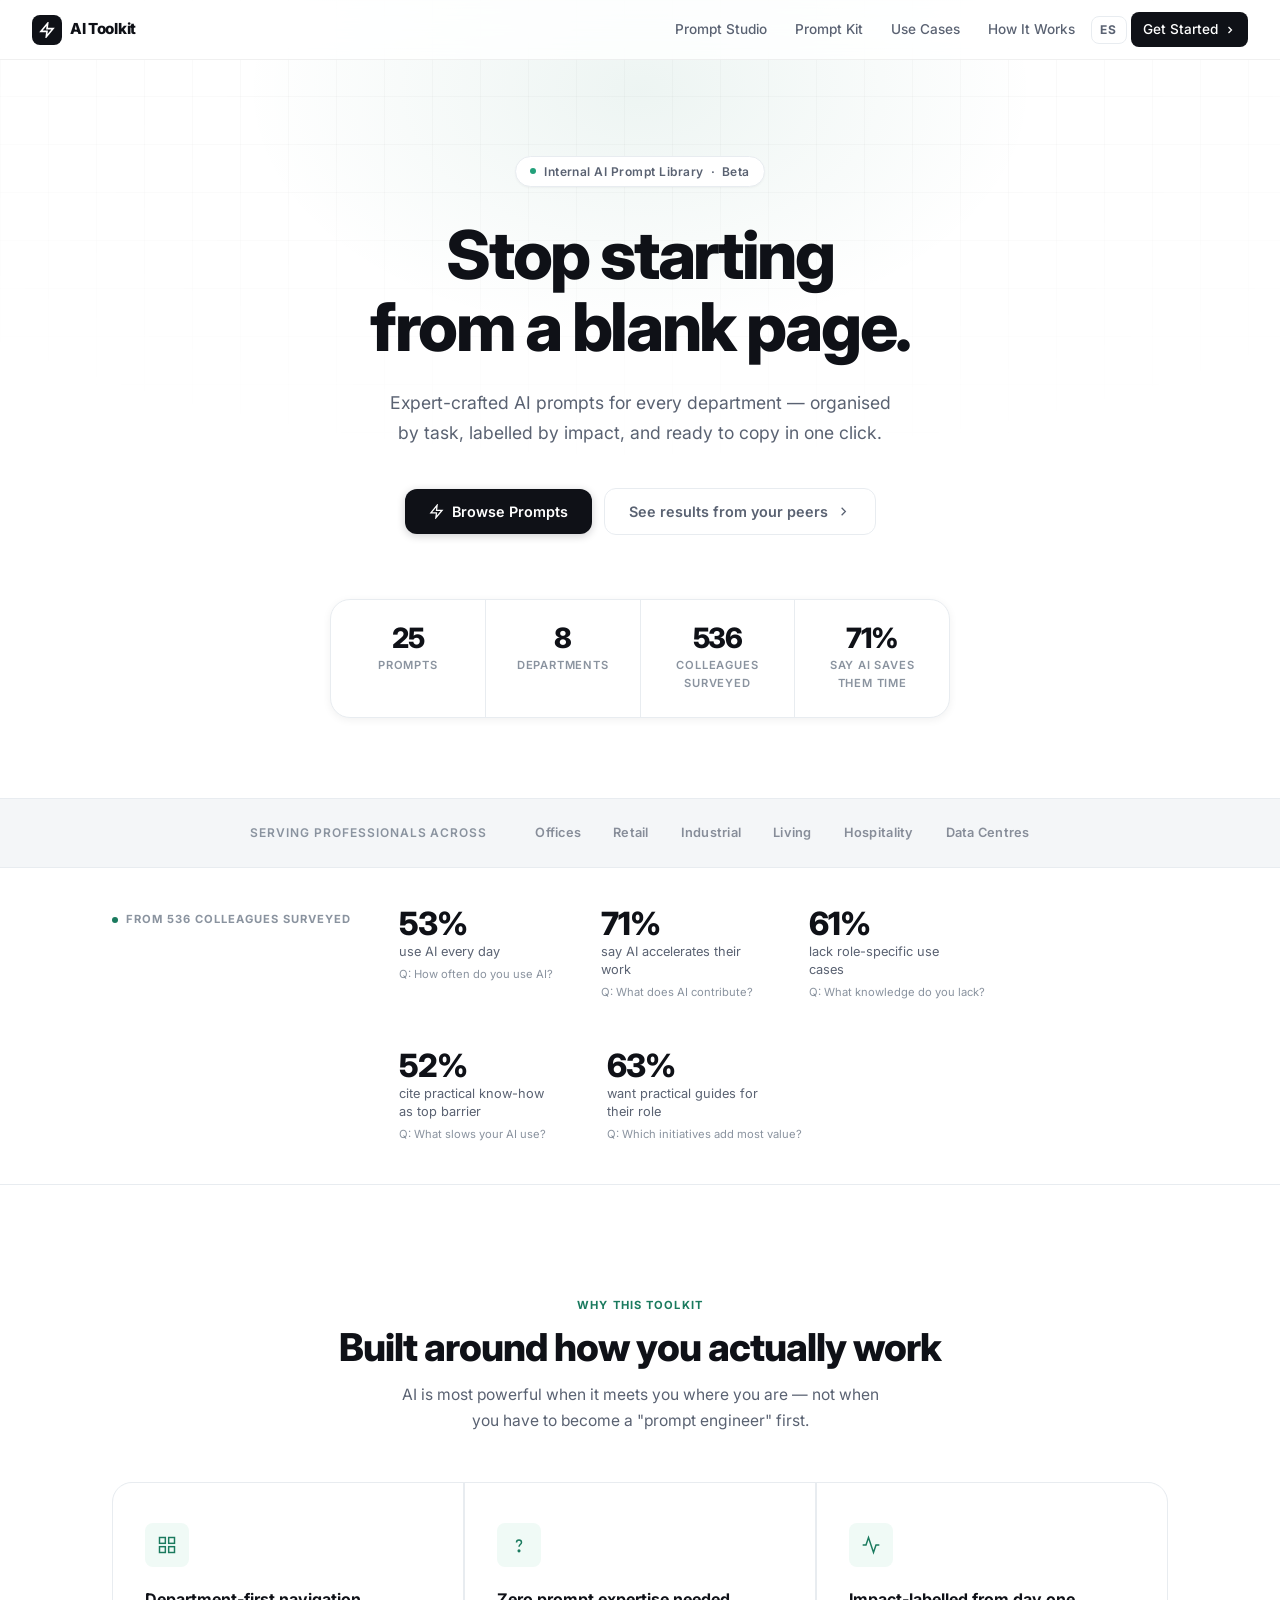
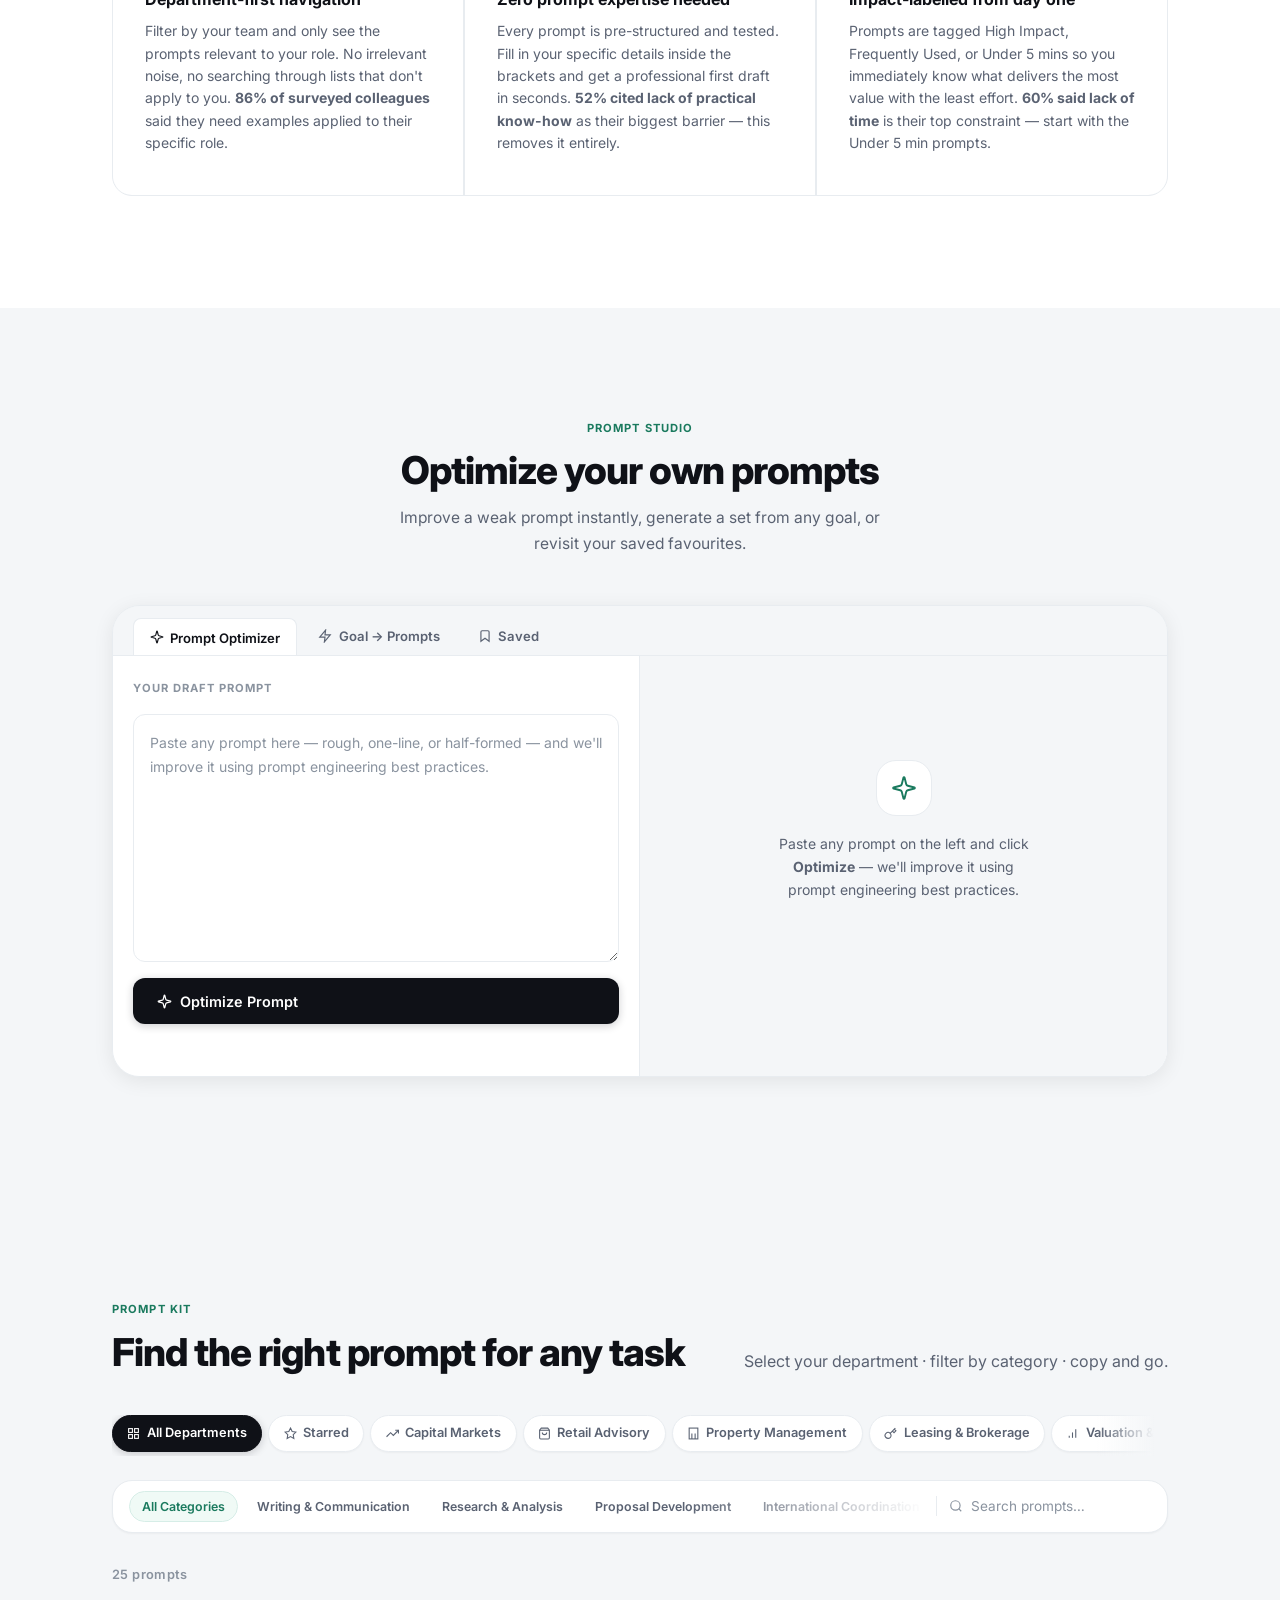
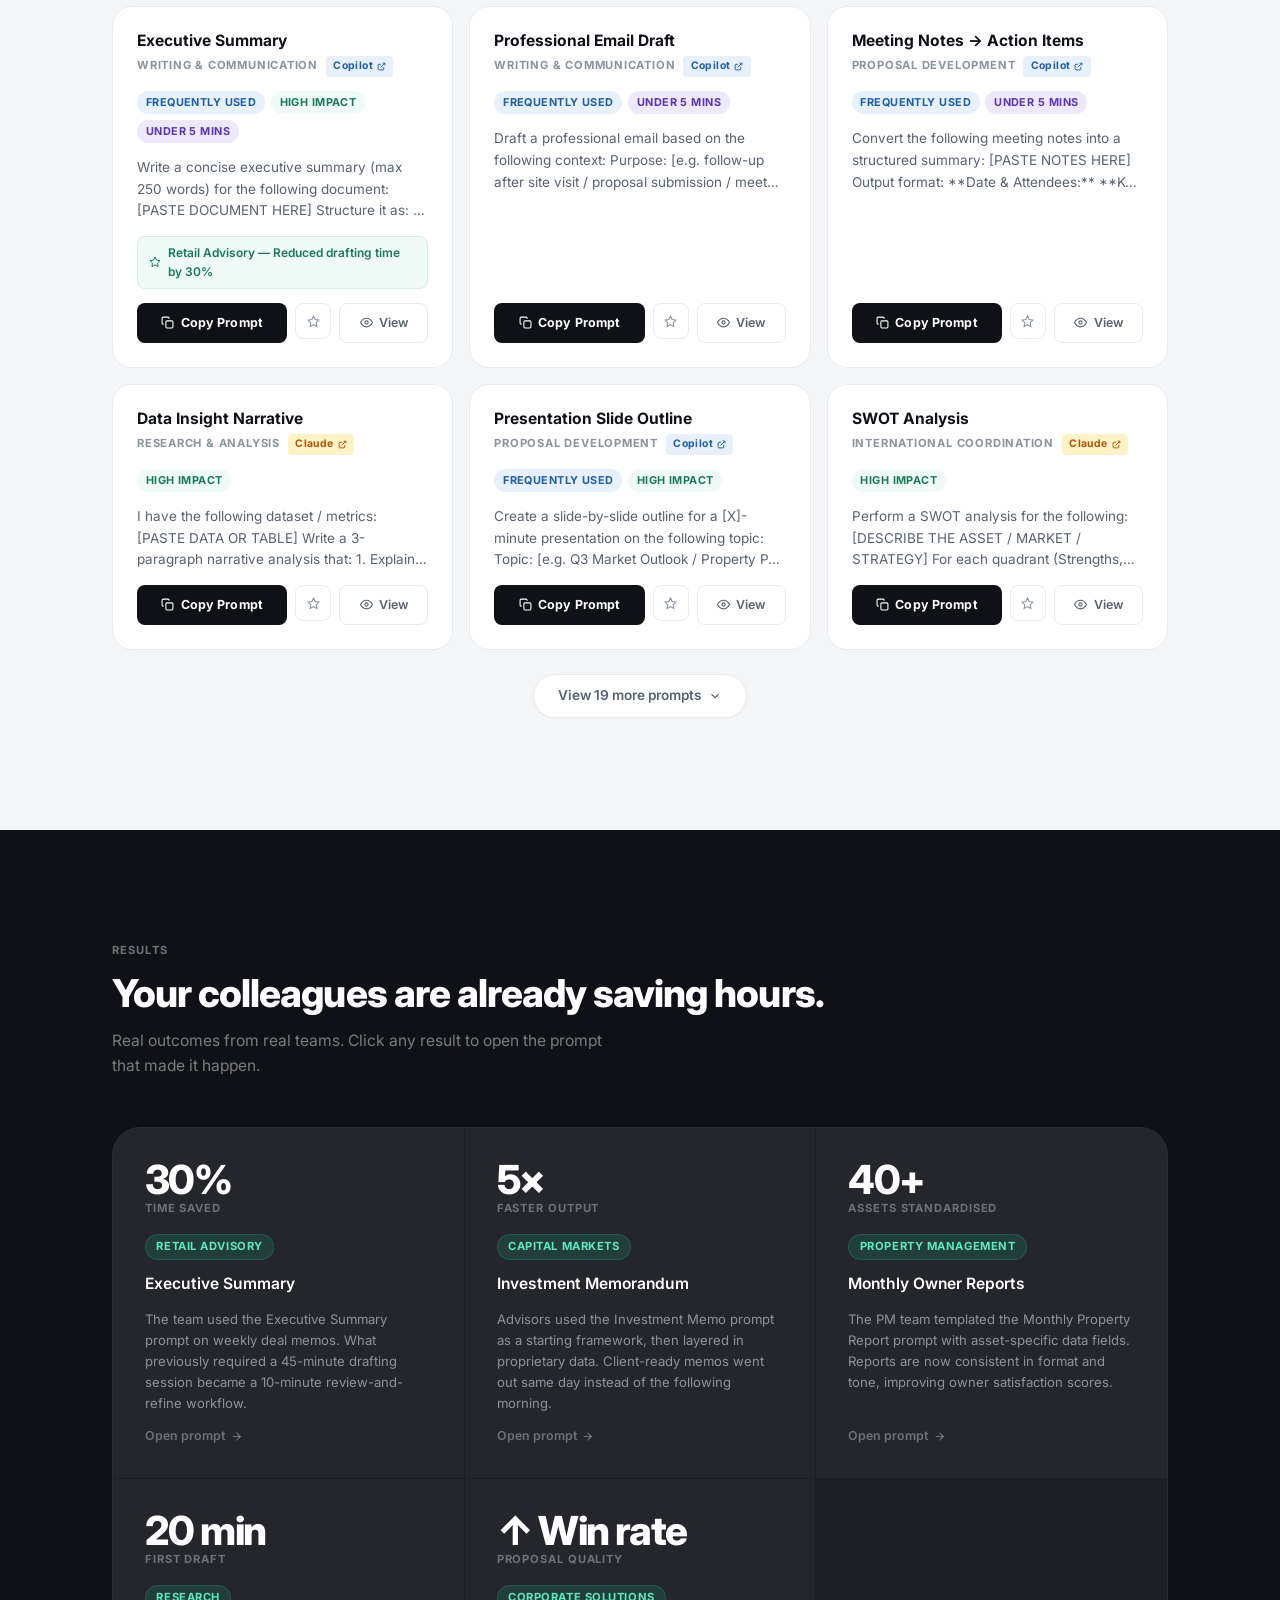
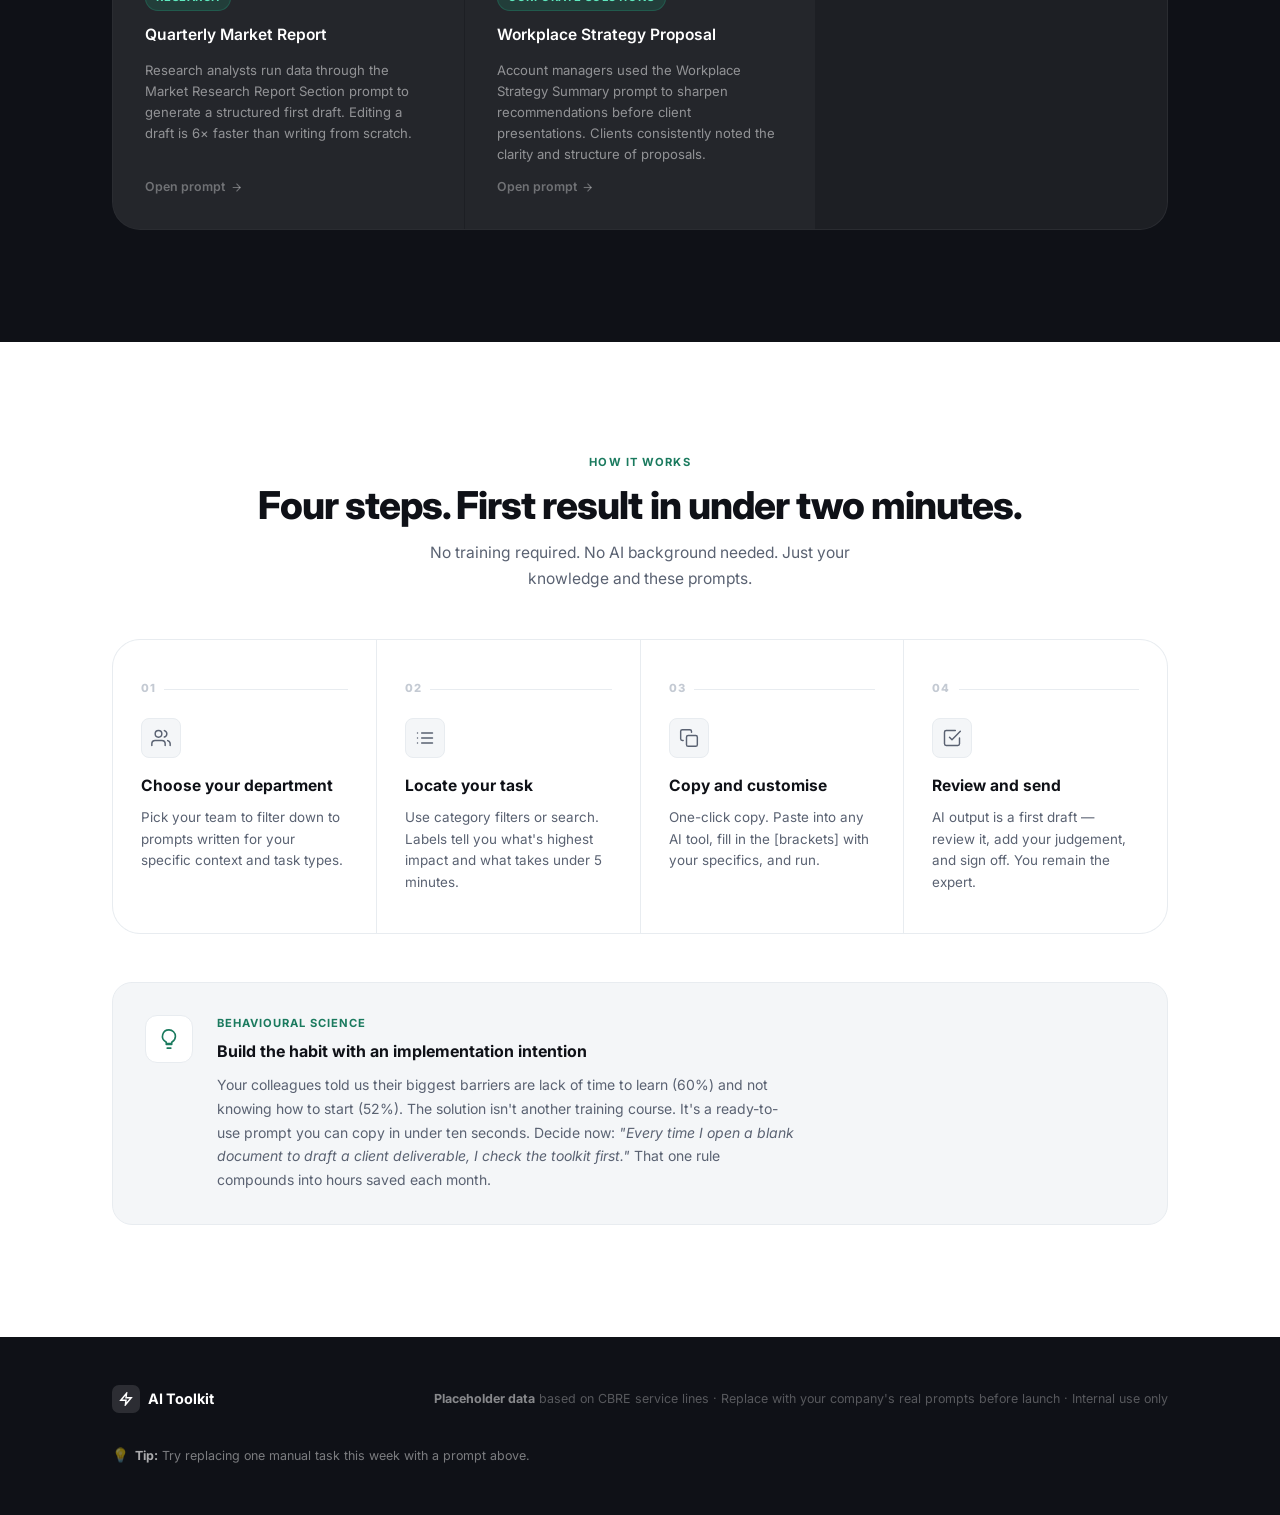
==== commit c53c3aee: "Deindex site from search engines via robots.txt and noindex meta tag Co-Authored-By: Claude Sonnet 4" ====
--- a/index.html
+++ b/index.html
@@ -3,6 +3,7 @@
 <head>
   <meta charset="UTF-8" />
   <meta name="viewport" content="width=device-width, initial-scale=1.0" />
+  <meta name="robots" content="noindex, nofollow" />
   <meta name="description" content="A curated AI prompt library built for real estate professionals. Select your department, find your task, copy and go." />
   <title>AI Toolkit — Prompt Catalogue</title>
   <link rel="preconnect" href="https://fonts.googleapis.com" />
